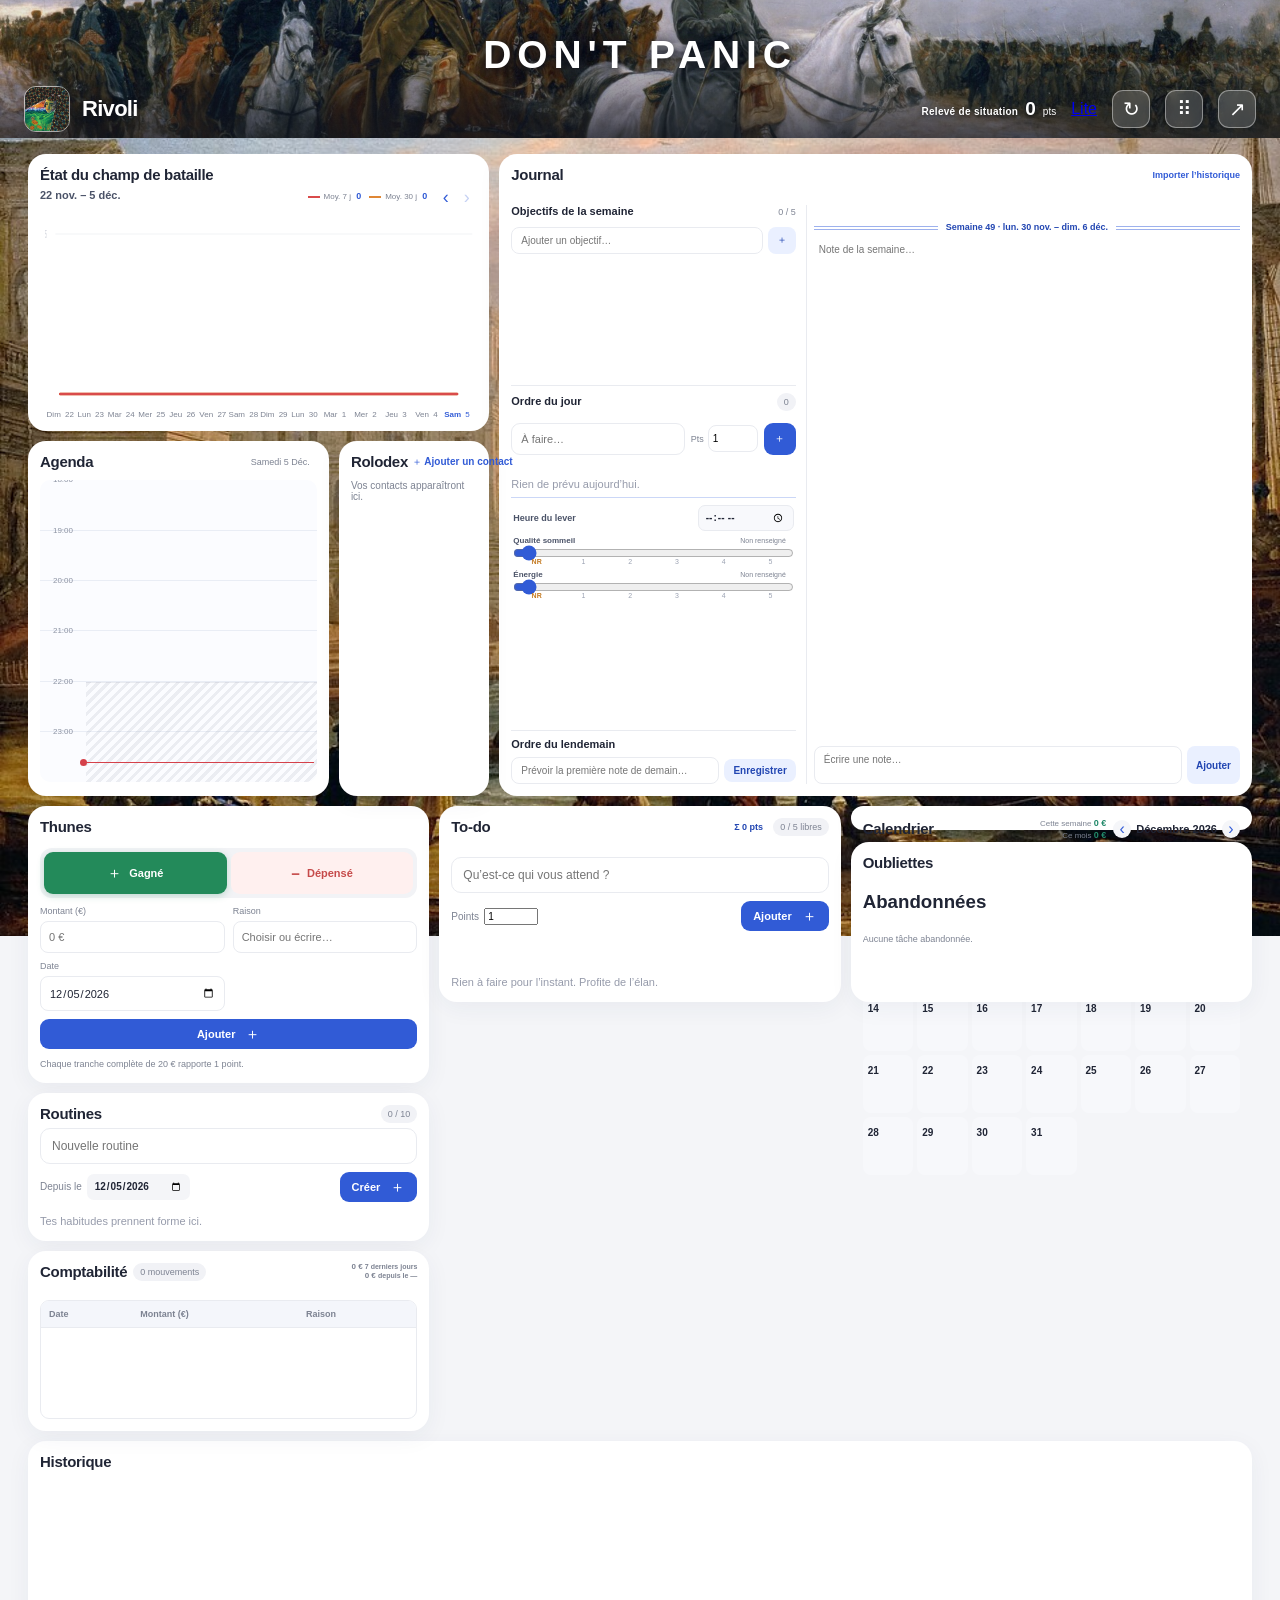
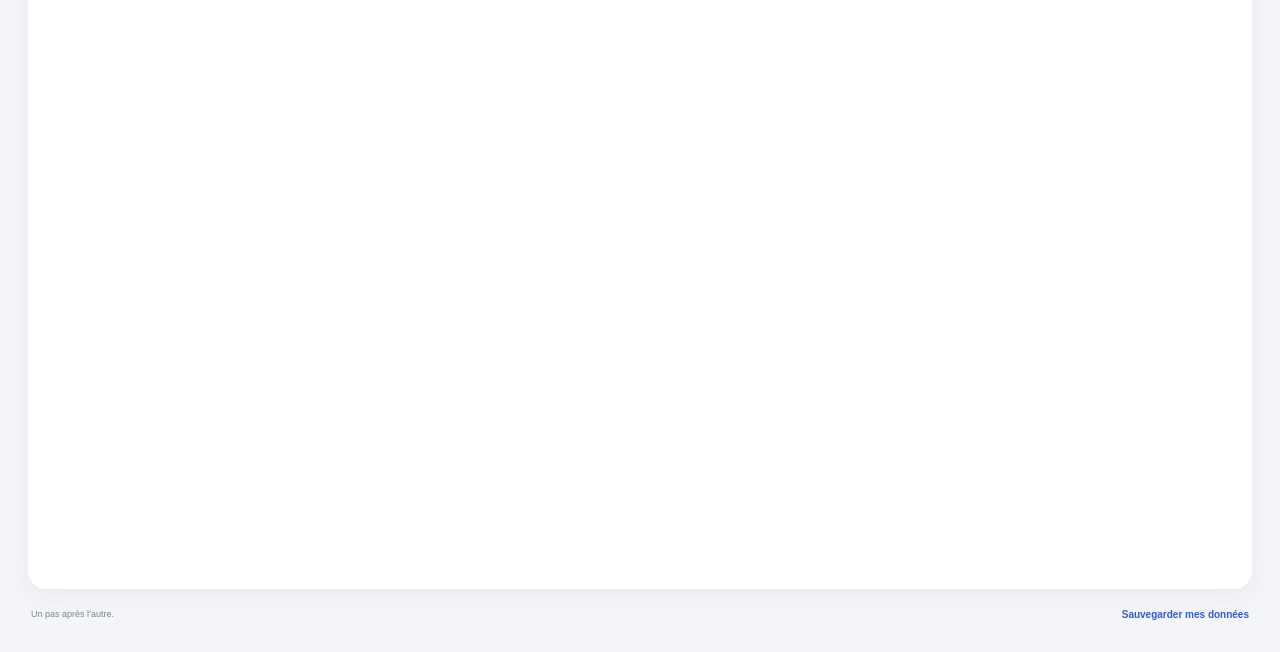
==== Points.html @ 72128d88 "Add files via upload" ====
<!doctype html>
<html lang="fr">
<head>
  <meta charset="utf-8">
  <meta name="viewport" content="width=device-width, initial-scale=1, viewport-fit=cover">
  <meta name="theme-color" content="#315bd6">
  <meta name="description" content="Rivoli — suivi du quotidien, de l’agenda et des objectifs.">
  <link id="app-manifest" rel="manifest" href="manifest.webmanifest">
  <script>if(new URLSearchParams(location.search).get('lite')==='1'){document.documentElement.classList.add('lite-mode');document.title='Rivoli · Lite';document.getElementById('app-manifest')?.setAttribute('href','manifest-lite.webmanifest');}</script>
  <link rel="icon" href="en-avant-logo.png" type="image/png">
  <link rel="stylesheet" href="styles.css">
  <title>Rivoli</title>
</head>
<body>
  <div class="app-shell">
    <section class="cover-banner" aria-label="Bandeau Rivoli">
      <img class="cover-image" src="campagne-de-france.jpg" alt="Napoléon et son armée traversant une campagne enneigée">
      <div class="cover-shade"></div>
      <h1 class="cover-motto">DON'T PANIC</h1>
      <header class="topbar">
        <a class="brand" href="#top" aria-label="Rivoli, accueil"><img src="en-avant-logo.png" alt="" class="brand-logo"><span>Rivoli</span></a>
        <div class="topbar-actions"><span class="today-points"><span>Relevé de situation</span><strong id="today-score">0</strong><small>pts</small></span><a id="version-link" class="version-link" href="./Points.html?lite=1">Lite</a><button id="sync-button" class="icon-button sync-button" type="button" aria-label="Synchroniser entre appareils" title="Synchroniser entre appareils">↻</button><button id="layout-toggle" class="icon-button layout-toggle" type="button" aria-label="Ajuster la disposition des widgets" title="Ajuster la disposition des widgets">⠿</button><button id="layout-reset" class="icon-button layout-reset hidden" type="button" aria-label="Réinitialiser la disposition" title="Réinitialiser la disposition">↺</button><button id="backup-button" class="icon-button" aria-label="Sauvegarder ou restaurer" title="Sauvegarder ou restaurer">↗</button></div>
      </header>
    </section>
    <main id="top">
      <div class="top-dashboard-row">
        <div class="chart-rolodex-column">
        <section class="card chart-card" id="widget-chart" aria-labelledby="chart-heading">
          <h2 id="chart-heading" class="battlefield-heading">État du champ de bataille</h2>
          <div class="chart-toolbar chart-subtitle"><div id="chart-range" class="chart-range"></div><div class="chart-averages"><span class="avg-7">Moy. 7 j <strong id="average-7">0</strong></span><span class="avg-30">Moy. 30 j <strong id="average-30">0</strong></span></div><div class="chart-navigation"><button id="chart-prev-day" class="plain-button" aria-label="Voir la veille">‹</button><button id="chart-next-day" class="plain-button" aria-label="Voir le jour suivant">›</button></div></div>
          <div id="week-chart" class="week-chart" role="img" aria-label="Histogramme quotidien des points avec moyennes mobiles sur 7 et 30 jours"></div>
        </section>
        <div class="chart-lower-row">
        <section class="card agenda-card" id="widget-agenda" aria-labelledby="agenda-heading">
          <div class="agenda-heading"><h2 id="agenda-heading">Agenda</h2><div class="agenda-heading-meta"><span id="agenda-date"></span><span id="agenda-wake-summary"></span></div></div>
          <div id="agenda-scroll" class="agenda-scroll" aria-label="Déroulé de la journée. Cliquez sur une heure libre pour créer une plage, ou faites glisser pour choisir sa durée." title="Cliquer sur une heure libre pour réserver un créneau · faire glisser pour choisir sa durée">
            <div id="agenda-canvas" class="agenda-canvas"><div id="agenda-event-layer" class="agenda-event-layer"></div><div id="agenda-now-line" class="agenda-now-line hidden"><i></i></div></div>
          </div>
        </section>
        <section class="card rolodex-card" id="widget-rolodex" aria-labelledby="rolodex-heading"><div class="section-heading"><h2 id="rolodex-heading">Rolodex</h2><button type="button" id="add-contact" class="text-button">＋ Ajouter un contact</button></div><div id="rolodex-list" class="rolodex-list"></div></section>
        </div>
        </div>
        <section class="card journal-card" id="widget-journal" aria-labelledby="journal-heading">
          <div class="section-heading"><h2 id="journal-heading">Journal</h2><div class="journal-heading-actions"><button type="button" id="journal-import-button" class="text-button">Importer l’historique</button><input id="journal-import-file" type="file" accept="application/json,.json" hidden></div></div>
          <div class="journal-layout">
            <div class="journal-left-column">
              <section class="journal-goals"><div class="journal-subheading"><h3>Objectifs de la semaine</h3><span id="journal-goal-count">0 / 5</span></div><ul id="journal-goal-list" class="journal-goal-list"></ul><form id="journal-goal-form" class="journal-goal-form"><input id="journal-goal-input" type="text" maxlength="100" placeholder="Ajouter un objectif…" aria-label="Nouvel objectif hebdomadaire" required><button type="submit" aria-label="Ajouter l’objectif">＋</button></form></section>
              <section class="journal-program" aria-labelledby="program-heading">
                <div class="section-heading program-section-heading"><h2 id="program-heading">Ordre du jour</h2><div id="program-routines" class="program-routine-actions" aria-label="Valider une routine"></div><span class="count-pill" id="program-count">0</span></div>
                <form id="program-form" class="program-form"><input id="program-title" type="text" maxlength="100" placeholder="À faire…" aria-label="Nouvelle tâche pour aujourd’hui" required><label class="program-points-label">Pts <input id="program-points" type="number" min="0" max="10" step="0.5" value="1" aria-label="Points de la tâche"></label><button class="primary-button" type="submit" aria-label="Ajouter à la liste">＋</button></form>
                <div id="program-list" class="program-list"></div><p class="empty-state" id="program-empty">Rien de prévu aujourd’hui.</p>
                <div class="program-wake-section">
                  <label class="wake-time-control" for="wake-time-input">Heure du lever<input id="wake-time-input" type="time" aria-label="Heure du lever"></label>
                  <label class="wake-metric"><span>Qualité sommeil <output id="sleep-quality-value">Non renseigné</output></span><input id="sleep-quality-input" type="range" min="0" max="5" step="1" value="0" aria-label="Qualité du sommeil de 1 à 5, ou non renseignée"><span class="wake-slider-scale"><i>NR</i><i>1</i><i>2</i><i>3</i><i>4</i><i>5</i></span></label>
                  <label class="wake-metric"><span>Énergie <output id="daily-energy-value">Non renseigné</output></span><input id="daily-energy-input" type="range" min="0" max="5" step="1" value="0" aria-label="Énergie de 1 à 5, ou non renseignée"><span class="wake-slider-scale"><i>NR</i><i>1</i><i>2</i><i>3</i><i>4</i><i>5</i></span></label>
                </div>
              </section>
              <section class="journal-plan"><h3>Ordre du lendemain</h3><form id="journal-plan-form"><input id="journal-plan-input" type="text" placeholder="Prévoir la première note de demain…" aria-label="Ordre du lendemain"><button type="submit">Enregistrer</button></form></section>
            </div>
            <section class="journal-notes"><div id="journal-note-list" class="journal-note-list" aria-live="polite"></div><form id="journal-note-form" class="journal-note-form"><textarea id="journal-note-input" placeholder="Écrire une note…" aria-label="Nouvelle note du jour" required></textarea><button type="submit">Ajouter</button></form></section>
          </div>
        </section>
      </div>
      <div class="dashboard-grid">
        <div class="left-widgets">
          <section class="card money-card" id="widget-money" aria-labelledby="money-heading"><div class="section-heading"><h2 id="money-heading">Thunes</h2></div><form id="money-form" class="money-form"><div class="money-mode-toggle" role="group" aria-label="Type d’opération"><button type="button" class="selected income-mode" data-money-mode="income" aria-pressed="true"><small>＋</small><span>Gagné</span></button><button type="button" class="expense-mode" data-money-mode="expense" aria-pressed="false"><small>−</small><span>Dépensé</span></button></div><label>Montant (€)<input id="money-amount" type="number" min="1" step="1" placeholder="0 €" required></label><label>Raison<input id="money-reason" type="text" list="money-reasons" maxlength="100" placeholder="Choisir ou écrire…" required><datalist id="money-reasons"><option value="Grand Chemin"></option><option value="Lenotre"></option><option value="Pourboire"></option></datalist></label><label>Date<input id="money-date" type="date" required></label><button class="primary-button" type="submit">Ajouter <span>＋</span></button></form><p class="money-hint">Chaque tranche complète de 20 € rapporte 1 point.</p></section>
          <section class="card routines-card" id="widget-routines" aria-labelledby="routines-heading"><div class="section-heading"><h2 id="routines-heading">Routines</h2><span class="count-pill" id="routine-count">0 / 10</span></div><form id="routine-form" class="routine-form"><input id="routine-title" type="text" maxlength="80" placeholder="Nouvelle routine" aria-label="Intitulé de la routine" required><div class="form-row"><label class="date-select">Depuis le <input id="routine-created" type="date" aria-label="Date de création de la routine"></label><button class="primary-button" type="submit">Créer <span>＋</span></button></div></form><nav id="routine-tabs" class="routine-tabs" role="tablist" aria-label="Choisir une routine"></nav><div id="routine-panel" class="routine-panel"></div><p class="empty-state" id="routine-empty">Tes habitudes prennent forme ici.</p></section>
          <section class="card accounting-card" id="widget-accounting" aria-labelledby="accounting-heading">
            <div class="section-heading accounting-heading"><div class="accounting-heading-title"><h2 id="accounting-heading">Comptabilité</h2><span class="count-pill" id="money-ledger-count">0 mouvements</span></div><div id="money-ledger-summary" class="accounting-summary" aria-live="polite"></div></div>
            <div class="accounting-table-wrap"><table class="accounting-table"><thead><tr><th scope="col">Date</th><th scope="col">Montant (€)</th><th scope="col">Raison</th></tr></thead><tbody id="money-ledger-body"></tbody></table></div>
          </section>
        </div>
        <section class="card tasks-card" id="widget-tasks" aria-labelledby="tasks-heading"><div class="section-heading"><h2 id="tasks-heading">To-do</h2><span class="task-potential" id="task-potential">Σ 0 pts</span><span class="count-pill" id="task-count">0 / 5 libres</span></div><form id="task-form" class="task-form"><input id="task-title" type="text" maxlength="100" placeholder="Qu’est-ce qui vous attend ?" aria-label="Intitulé de la tâche" required><div class="form-row"><label class="points-select">Points <input id="task-points" type="number" min="0" max="10" step="0.5" value="1" aria-label="Points de la tâche" required></label><button class="primary-button" type="submit">Ajouter <span>＋</span></button></div></form><div id="task-list" class="task-list"></div><p class="empty-state" id="task-empty">Rien à faire pour l’instant. Profite de l’élan.</p></section>
        <div class="side-widgets">
          <section class="card calendar-card" id="widget-calendar" aria-labelledby="calendar-heading"><div class="calendar-topline"><h2 id="calendar-heading">Calendrier</h2><div id="calendar-money-summary" class="calendar-money-summary"></div><div class="month-controls"><button id="task-calendar-prev" class="plain-button" aria-label="Mois précédent">‹</button><strong id="task-calendar-month"></strong><button id="task-calendar-next" class="plain-button" aria-label="Mois suivant">›</button></div></div><div id="task-calendar" class="task-calendar"></div></section>
          <section class="card graveyard-card" id="widget-graveyard" aria-labelledby="graveyard-heading"><div class="section-heading"><h2 id="graveyard-heading">Oubliettes</h2></div><div><h3>Abandonnées</h3><div id="abandoned-list" class="graveyard-list"></div></div></section>
        </div>
        <svg id="task-calendar-links" class="task-calendar-links" aria-hidden="true"></svg>
      </div>
      <div class="bottom-dashboard-row">
        <section class="card log-card history-card" id="widget-history" aria-labelledby="log-heading">
          <div class="section-heading"><h2 id="log-heading">Historique</h2><span id="history-page-label" class="history-page-label"></span></div>
          <div id="log-list" class="log-list"></div><p class="empty-state" id="log-empty">Tes réussites apparaîtront ici.</p>
          <div class="history-pagination"><button id="history-newer" class="secondary-button hidden" type="button">‹ Plus récentes</button><button id="history-older" class="secondary-button hidden" type="button">Plus anciennes ›</button></div>
        </section>
      </div>
      <footer><span>Un pas après l’autre.</span><button id="footer-backup" class="text-button">Sauvegarder mes données</button></footer>
    </main>
  </div>
  <dialog id="backup-dialog" class="modal"><form method="dialog"><button class="modal-close" aria-label="Fermer">×</button></form><p class="eyebrow">VOS DONNÉES VOUS APPARTIENNENT</p><h2>Sauvegarder Rivoli</h2><p class="modal-copy">Les données restent disponibles hors ligne sur cet appareil. La synchronisation entre appareils est facultative et protégée par votre compte.</p><button id="export-button" class="primary-button full-button">Télécharger une sauvegarde <span>↓</span></button><label class="import-button">Restaurer depuis un fichier<input id="import-file" type="file" accept="application/json,.json" hidden></label><button id="restore-pre-migration" class="import-button hidden" type="button">Restaurer la copie automatique avant mise à jour</button><p class="modal-footnote">La restauration remplace les données présentes dans ce navigateur.</p></dialog>
  <dialog id="date-dialog" class="modal"><form method="dialog"><button class="modal-close" aria-label="Fermer">×</button></form><p class="eyebrow">BRAVO POUR CE PAS</p><h2 id="complete-title">Terminer la tâche</h2><p class="modal-copy">La date du jour est présélectionnée. Fais défiler les derniers jours ou choisis une date précise.</p><div class="completion-date-picker"><div id="completion-days" class="completion-days" aria-label="Dates récentes"></div><label class="date-modal-label">Ou choisir dans le calendrier<input id="completed-date" type="date"></label></div><div class="modal-actions"><button id="cancel-completion" class="secondary-button">Annuler</button><button id="confirm-completion" class="primary-button">Valider <span>✓</span></button></div></dialog>
  <dialog id="edit-dialog" class="modal"><form method="dialog"><button class="modal-close" aria-label="Fermer">×</button></form><p class="eyebrow">MODIFIER</p><h2>Votre tâche</h2><label class="edit-label">Intitulé<input id="edit-title" type="text" maxlength="100"></label><label class="edit-label">Points<input id="edit-points" type="number" min="0" max="10" step="0.5"></label><div class="modal-actions"><button id="cancel-edit" class="secondary-button">Annuler</button><button id="save-edit" class="primary-button">Enregistrer</button></div></dialog>
  <dialog id="contact-dialog" class="modal"><form method="dialog"><button class="modal-close" aria-label="Fermer">×</button></form><p class="eyebrow">ROLODEX</p><h2 id="contact-dialog-title">Ajouter un contact</h2><label class="edit-label">Nom<input id="contact-name" type="text" maxlength="80" required></label><div class="edit-label">Photo<div id="contact-photo-dropzone" class="contact-photo-dropzone" role="button" tabindex="0" aria-label="Choisir ou déposer une photo"><img id="contact-photo-preview" alt="Aperçu de la photo du contact" hidden><span id="contact-photo-prompt">Déposer une image ici ou cliquer pour choisir</span><input id="contact-photo-file" type="file" accept="image/*" hidden></div><button id="remove-contact-photo" class="text-button contact-photo-remove" type="button">Retirer la photo</button></div><label class="edit-label">Notes<textarea id="contact-notes" rows="4" maxlength="1000" placeholder="Informations utiles sur cette personne"></textarea></label><label class="edit-label">Dernière conversation<input id="contact-last-talk" type="date" required></label><label class="edit-label">Fréquence de rappel (jours)<input id="contact-frequency" type="number" min="1" max="3650" step="1" value="14" required></label><div class="modal-actions"><button id="cancel-contact" class="secondary-button" type="button">Annuler</button><button id="save-contact" class="primary-button" type="button">Enregistrer</button></div></dialog>
  <dialog id="routine-edit-dialog" class="modal wide-modal"><form method="dialog"><button class="modal-close" aria-label="Fermer">×</button></form><p class="eyebrow">ÉTATS DE LA ROUTINE</p><h2>Votre rituel</h2><label class="edit-label">Intitulé<input id="routine-edit-title" type="text" maxlength="80"></label><p class="modal-copy">Définissez les niveaux possibles. « Pas fait » vaut toujours 0 point.</p><div id="routine-state-list" class="routine-state-list"></div><button id="add-routine-state" class="secondary-button" type="button">＋ Ajouter un état</button><label class="edit-label">Couleur de la routine</label><div id="routine-color-palette" class="routine-color-palette" role="radiogroup" aria-label="Couleur de la routine"></div><p class="modal-footnote">Les validations passées conservent leur état et leurs points d’origine.</p><div class="modal-actions"><button id="cancel-routine-edit" class="secondary-button">Annuler</button><button id="save-routine-edit" class="primary-button">Enregistrer</button></div></dialog>
  <dialog id="schedule-dialog" class="modal"><form method="dialog"><button class="modal-close" aria-label="Fermer">×</button></form><p class="eyebrow">PLANIFIER</p><h2>Ajouter au calendrier</h2><label class="edit-label">Jour prévu<input id="scheduled-date" type="date" required></label><div class="modal-actions"><button id="cancel-schedule" class="secondary-button">Annuler</button><button id="save-schedule" class="primary-button">Planifier</button></div></dialog>
  <dialog id="agenda-block-dialog" class="modal"><form method="dialog"><button class="modal-close" aria-label="Fermer">×</button></form><p class="eyebrow">PLAGE PRÉVUE</p><h2>Votre créneau</h2><label class="edit-label">Titre<input id="agenda-block-title" type="text" maxlength="80" placeholder="Ex. Travail concentré"></label><label class="edit-label">Description<textarea id="agenda-block-description" rows="4" maxlength="1000" placeholder="Quelques détails sur ce que vous prévoyez"></textarea></label><div class="modal-actions"><button id="cancel-agenda-block" class="secondary-button" type="button">Annuler</button><button id="save-agenda-block" class="primary-button" type="button">Enregistrer</button></div></dialog>
  <dialog id="routine-state-dialog" class="modal"><form method="dialog"><button class="modal-close" aria-label="Fermer">×</button></form><p class="eyebrow">SUIVI DE ROUTINE</p><h2 id="state-date-title">Choisir un état</h2><div id="routine-state-options" class="routine-state-options"></div><button id="cancel-state-choice" class="secondary-button" type="button">Annuler</button></dialog>
  <div id="toast" class="toast" role="status" aria-live="polite"></div>
  <dialog id="sync-dialog" class="modal sync-modal"><form method="dialog"><button class="modal-close" aria-label="Fermer">×</button></form><p class="eyebrow">SYNCHRONISATION PRIVÉE</p><h2>Retrouver mes données partout</h2><p id="sync-status" class="modal-copy" aria-live="polite">Synchronisation en attente de configuration.</p><form id="sync-login-form" class="sync-login-form"><label>Votre adresse e-mail<input id="sync-email" type="email" autocomplete="email" placeholder="vous@exemple.fr" required></label><button id="sync-login-submit" class="primary-button full-button" type="submit">Recevoir mon lien de connexion</button></form><form id="sync-unlock-form" class="sync-login-form hidden"><label>Phrase secrète de synchronisation<input id="sync-passphrase" type="password" autocomplete="new-password" minlength="10" placeholder="Au moins 10 caractères" required></label><button class="primary-button full-button" type="submit">Déverrouiller mes données</button><small>Cette phrase chiffre vos données avant leur envoi. Utilisez la même sur le Mac et l’iPhone ; elle n’est pas envoyée au serveur.</small></form><button id="sync-upload" class="import-button hidden" type="button">Envoyer cette copie locale au cloud</button><button id="sync-now" class="import-button hidden" type="button">Actualiser depuis le cloud</button><button id="sync-logout" class="import-button hidden" type="button">Déconnecter ce navigateur</button><p class="modal-footnote">Le premier appareil connecté envoie sa copie locale. Les suivants récupèrent cette même copie. En cas de modifications simultanées, l’application bloque l’écrasement et permet de recharger la version en ligne.</p></dialog>
  <script src="sync-config.js"></script>
  <script src="app.js"></script>
  <script src="sync-client.js"></script>
</body>
</html>
---- styles.css ----
:root{--paper:#f4f5f8;--card:#fff;--ink:#202535;--muted:#7d8392;--line:#e9ebf0;--blue:#315bd6;--blue-dark:#2246b2;--blue-soft:#eaf0ff;--blue-pale:#f4f6ff;--shadow:0 6px 24px rgba(36,50,91,.055);--font:-apple-system,BlinkMacSystemFont,"Segoe UI",sans-serif;font-family:var(--font);color:var(--ink);font-synthesis:none}*{box-sizing:border-box}body{margin:0;background:var(--paper);min-height:100vh;font-family:var(--font)}button,input,select{font:inherit}button{color:inherit}.app-shell{max-width:1500px;margin:0 auto;padding:0 28px env(safe-area-inset-bottom)}.topbar{height:70px;display:flex;align-items:center;justify-content:space-between}.brand{display:flex;align-items:center;gap:12px;color:var(--ink);text-decoration:none;font-size:22px;font-weight:800;letter-spacing:-.7px}.brand-logo{height:46px;width:46px;object-fit:cover;object-position:center;border-radius:12px;box-shadow:0 2px 8px #17284b20}.topbar-actions{display:flex;align-items:center;gap:15px}.today-points{display:flex;align-items:baseline;gap:6px;color:var(--muted);font-size:11px}.today-points strong{color:var(--blue);font-size:18px;font-weight:800}.today-points small{font-size:10px}.icon-button,.plain-button{border:0;background:none;cursor:pointer}.icon-button{width:38px;height:38px;border-radius:11px;background:#e8ebf3;font-size:20px}.icon-button:hover,.plain-button:hover{background:var(--blue-soft);color:var(--blue)}main{display:block;padding-bottom:12px}.dashboard-grid{display:grid;grid-template-columns:minmax(0,1.04fr) minmax(0,.96fr);grid-template-areas:"chart routines" "tasks routines";align-items:start;gap:13px}.card{background:var(--card);border-radius:18px;padding:17px 19px;margin:0 0 13px;box-shadow:var(--shadow);min-width:0}.chart-card{grid-area:chart}.tasks-card{grid-area:tasks}.routines-card{grid-area:routines}.log-card{margin-top:0}.section-heading{display:flex;align-items:center;justify-content:space-between;gap:10px}.section-heading h2,.modal h2{font-size:17px;letter-spacing:-.3px;margin:0;font-weight:750}.count-pill{font-size:10px;color:var(--muted);background:#f1f2f6;border-radius:20px;padding:5px 9px;white-space:nowrap}.chart-toolbar{display:flex;align-items:center;gap:12px;min-height:31px}.chart-range{font-size:11px;font-weight:700;color:var(--muted);white-space:nowrap}.chart-averages{display:flex;align-items:center;gap:13px;margin-left:auto}.chart-averages span{font-size:10px;color:var(--muted);white-space:nowrap}.chart-averages strong{font-size:12px;color:var(--blue);margin-left:3px}.chart-navigation{display:flex;gap:3px}.plain-button{width:26px;height:26px;border-radius:50%;font-size:21px;line-height:20px;color:var(--blue)}.plain-button:disabled{opacity:.28;cursor:default}.plain-button:disabled:hover{background:transparent;color:inherit}.week-chart{height:170px;display:flex;align-items:end;justify-content:space-around;gap:10px;padding:12px 5px 0}.bar-column{height:100%;flex:1;max-width:82px;display:flex;align-items:center;flex-direction:column;justify-content:flex-end;gap:6px}.bar-value{font-size:10px;color:var(--muted);height:12px}.bar-track{height:111px;width:100%;display:flex;align-items:end;justify-content:center}.bar{width:min(38px,72%);min-height:3px;border-radius:8px 8px 3px 3px;background:#dfe6fa;transition:height .2s ease}.bar.today{background:var(--blue)}.bar-label{font-size:10px;color:var(--muted);white-space:nowrap;text-transform:capitalize}.bar-label b{font-size:9px;font-weight:500;margin-left:2px}.bar-label.today{color:var(--blue);font-weight:750}.task-form,.routine-form{margin-top:12px}.task-form>input,.routine-form>input,.edit-label input,.edit-label select{width:100%;border:1px solid var(--line);border-radius:10px;background:#fff;padding:10px 11px;font-size:12px;color:var(--ink);outline:none}.task-form>input:focus,.routine-form>input:focus,.edit-label input:focus{border-color:#9eb2f2;box-shadow:0 0 0 3px #edf1ff}.form-row{display:flex;align-items:center;gap:9px;margin-top:8px}.points-select,.date-select{font-size:10px;color:var(--muted);display:flex;align-items:center;gap:5px;white-space:nowrap}.points-select select,.date-select input{font-size:10px;font-weight:650;color:var(--ink);background:#f4f5f8;border:0;border-radius:7px;padding:6px 7px}.primary-button,.secondary-button{border:0;border-radius:9px;padding:9px 12px;background:var(--blue);color:white;font-size:11px;font-weight:700;cursor:pointer;display:inline-flex;align-items:center;justify-content:center;gap:10px}.primary-button:hover{background:var(--blue-dark)}.primary-button span{font-size:15px;line-height:10px}.secondary-button{background:#eef0f5;color:var(--ink)}.secondary-button:hover{background:#e4e8f1}.task-form .primary-button,.routine-form .primary-button{margin-left:auto}.task-list{margin-top:9px;max-height:245px;overflow-y:auto;overscroll-behavior:contain}.task-row,.log-row{display:flex;align-items:center;gap:9px;padding:9px 0;border-top:1px solid var(--line)}.task-row:first-child,.log-row:first-child{border-top:0}.task-check{width:19px;height:19px;border-radius:50%;border:1.5px solid #c6ccdc;flex:none;background:#fff;display:grid;place-items:center;color:white;cursor:pointer}.task-check:hover{border-color:var(--blue);background:var(--blue)}.row-main{min-width:0;flex:1}.row-title{font-size:12px;font-weight:650;overflow-wrap:anywhere}.row-sub{font-size:9px;color:var(--muted);margin-top:3px}.points-badge{font-size:9px;font-weight:750;color:var(--blue-dark);background:var(--blue-soft);padding:5px 7px;border-radius:7px;white-space:nowrap}.row-menu{position:relative;flex:none}.more-button{border:0;background:none;color:#9298a7;font-size:17px;cursor:pointer;padding:2px 6px}.row-actions{position:absolute;right:0;top:25px;z-index:5;min-width:140px;padding:5px;background:white;border:1px solid var(--line);border-radius:9px;box-shadow:var(--shadow);display:none}.row-actions.open{display:block}.row-actions button{display:block;width:100%;text-align:left;background:none;border:0;border-radius:6px;padding:7px;font-size:10px;cursor:pointer}.row-actions button:hover{background:var(--paper)}.row-actions button.danger{color:#bd5347}.empty-state{color:#969bab;font-size:11px;margin:13px 0 2px}.routine-form .form-row{gap:6px}.routine-tabs{display:flex;gap:6px;overflow-x:auto;overscroll-behavior-x:contain;padding:10px 0 5px;margin-top:4px;scrollbar-width:thin;scrollbar-color:#d8deef transparent}.routine-tabs:empty{display:none}.routine-tab{flex:none;border:1px solid var(--line);background:#f7f8fb;color:var(--muted);border-radius:8px;padding:7px 10px;font-size:10px;font-weight:650;white-space:nowrap;cursor:pointer;max-width:180px;overflow:hidden;text-overflow:ellipsis}.routine-tab.selected{background:var(--blue);border-color:var(--blue);color:#fff}.routine-focus{border-top:1px solid var(--line);padding-top:11px;margin-top:5px}.routine-card-head{display:flex;align-items:flex-start;justify-content:space-between;gap:10px}.routine-card-title{display:flex;flex-direction:column;align-items:flex-start;gap:3px;min-width:0}.routine-card-title h3{font-size:13px;font-weight:750;margin:2px 0 0;overflow-wrap:anywhere}.routine-status{font-size:8px;font-weight:750;letter-spacing:.3px;border-radius:12px;padding:3px 7px}.routine-status.active{background:var(--blue-soft);color:var(--blue-dark)}.routine-status.paused{background:#f0f1f4;color:#777d8b}.routine-card-title .row-sub{line-height:1.4}.routine-stats{display:grid;grid-template-columns:repeat(4,minmax(0,1fr));gap:6px;margin:10px 0}.routine-stats>div{background:#f5f6f9;border-radius:9px;padding:7px 4px;display:flex;flex-direction:column;align-items:center;gap:2px}.routine-stats strong{font-size:13px;font-weight:750}.routine-stats span{font-size:8px;color:var(--muted);text-align:center;white-space:nowrap}.routine-tracker{border-top:1px solid var(--line);padding-top:8px;margin-top:2px}.routine-tracker-heading{display:flex;justify-content:space-between;align-items:center;gap:8px;margin-bottom:7px}.routine-tracker-heading .eyebrow{font-size:8px;margin:0 0 2px}.routine-tracker-heading>div:first-child>span{font-size:9px;color:var(--muted)}.routine-tracker-heading .month-controls{display:flex;align-items:center;gap:3px;font-size:10px;white-space:nowrap}.routine-tracker-heading .plain-button{width:22px;height:22px}.routine-calendar{display:grid;grid-template-columns:repeat(7,minmax(0,1fr));gap:3px}.routine-calendar-head{text-align:center;color:#9ba0ae;font-size:8px;font-weight:700;padding:2px 0}.routine-day{position:relative;aspect-ratio:1;max-height:31px;border:0;border-radius:7px;background:#f5f6f9;color:var(--ink);font-size:10px;font-weight:550;display:grid;place-items:center;cursor:pointer}.routine-day.eligible{background:var(--blue-soft);color:var(--blue-dark)}.routine-day.checked{background:var(--blue);color:#fff;font-weight:750}.routine-day.today-date{outline:1px solid #233d96;outline-offset:-2px}.routine-day.outside{visibility:hidden}.routine-day:disabled{cursor:default;background:transparent;color:#c5c8d0;outline:0}.routine-day i{font-style:normal;font-size:7px;position:absolute;right:2px;top:0}.routine-tracker-foot{display:flex;justify-content:space-between;align-items:center;gap:8px;margin-top:6px;font-size:8px;color:var(--muted)}.routine-tracker-foot .text-button{font-size:8px;white-space:nowrap}.routine-focus .row-actions{min-width:150px}.log-card{padding-top:15px}.history-page-label{color:var(--muted);font-size:10px}.log-list{display:grid;grid-template-columns:repeat(3,minmax(0,1fr));grid-auto-flow:row;gap:5px 8px;margin-top:10px}.log-row{display:grid;grid-template-columns:27px minmax(0,1fr) auto 22px;grid-template-rows:auto auto;grid-template-areas:"icon date points delete" "icon main kind delete";column-gap:7px;row-gap:2px;min-width:0;padding:7px 8px;border:0;border-radius:10px;background:#fafbfc}.log-row.routine-log{background:#edf2ff}.log-icon{grid-area:icon;width:22px;height:22px;border-radius:7px;display:grid;place-items:center;background:var(--blue-soft);color:var(--blue);font-size:11px;align-self:center}.log-date{grid-area:date;font-size:8px;color:var(--muted);min-width:0}.log-row .row-main{grid-area:main}.log-row .row-title{font-size:10px;line-height:1.25}.log-row .row-sub{font-size:8px;white-space:nowrap;overflow:hidden;text-overflow:ellipsis;margin-top:2px}.log-row .points-badge{grid-area:points;padding:4px 5px;font-size:8px}.log-kind{grid-area:kind;font-size:7px;color:var(--muted);align-self:center}.log-delete{grid-area:delete;width:22px;height:22px;border:0;border-radius:50%;background:#f1f2f5;color:#888e9c;font-size:15px;line-height:18px;cursor:pointer;align-self:center}.log-delete:hover{background:#e5ebff;color:var(--blue-dark)}.routine-log .log-delete{background:#e2eaff}.history-pagination{display:flex;justify-content:center;gap:8px;margin-top:12px}.history-pagination .secondary-button{font-size:10px}.hidden{display:none!important}footer{display:flex;justify-content:space-between;align-items:center;padding:10px 3px 20px;color:var(--muted);font-size:9px}.text-button{border:0;background:none;color:var(--blue);font-weight:650;font-size:10px;cursor:pointer;padding:0}.modal{width:min(420px,calc(100% - 28px));border:0;border-radius:19px;padding:26px;box-shadow:0 24px 80px #17284b38;color:var(--ink)}.modal::backdrop{background:#17203366;backdrop-filter:blur(3px)}.modal-close{position:absolute;right:15px;top:13px;border:0;background:#f0f1f5;width:28px;height:28px;border-radius:50%;font-size:20px;cursor:pointer}.eyebrow{color:var(--muted);font-weight:750;letter-spacing:1px;font-size:9px;margin:0 0 8px}.modal-copy{font-size:12px;line-height:1.55;color:var(--muted);margin:10px 0 17px}.full-button{width:100%;padding:12px}.import-button{margin-top:9px;width:100%;border:1px solid var(--line);border-radius:9px;padding:11px;text-align:center;display:block;font-size:11px;font-weight:700;cursor:pointer;background:#fff}.modal-footnote{font-size:9px;color:var(--muted);line-height:1.5;margin:12px 0 0}.date-modal-label,.edit-label{display:flex;flex-direction:column;gap:6px;margin-top:13px;color:var(--muted);font-size:10px}.date-modal-label input{border:1px solid var(--line);border-radius:9px;padding:10px;font-size:12px}.completion-date-picker{margin-top:15px}.completion-days{max-height:160px;overflow-y:auto;overscroll-behavior:contain;border:1px solid var(--line);border-radius:11px;padding:4px;display:flex;flex-direction:column;gap:2px;scrollbar-width:thin}.completion-day{min-height:34px;border:0;border-radius:7px;background:transparent;display:flex;align-items:center;justify-content:space-between;padding:0 9px;color:var(--ink);font-size:11px;cursor:pointer;text-align:left}.completion-day:hover{background:#f5f6fa}.completion-day.selected{background:var(--blue-soft);color:var(--blue-dark);font-weight:700}.completion-day strong{font-size:10px}.completion-date-picker .date-modal-label{margin-top:10px}.completion-date-picker .date-modal-label input{width:100%}.modal-actions{display:flex;justify-content:flex-end;gap:8px;margin-top:17px}.toast{position:fixed;bottom:20px;left:50%;transform:translate(-50%,14px);opacity:0;pointer-events:none;background:#222938;color:white;padding:10px 15px;border-radius:30px;font-size:11px;transition:.2s;z-index:9;white-space:nowrap}.toast.show{transform:translate(-50%,0);opacity:1}
@media(min-width:1500px){.dashboard-grid{grid-template-columns:minmax(0,1.07fr) minmax(0,.93fr)}.routine-day{max-height:34px}.task-list{max-height:calc(100vh - 680px);min-height:180px}}
@media(max-width:980px){.app-shell{padding-left:18px;padding-right:18px}.dashboard-grid{grid-template-columns:minmax(0,1fr) minmax(0,1fr)}.week-chart{gap:5px}.chart-toolbar{gap:7px}.chart-averages{gap:7px}}
@media(max-width:720px){.app-shell{padding:0 13px env(safe-area-inset-bottom)}.topbar{height:60px}.brand{font-size:19px;gap:9px}.brand-logo{height:39px;width:39px;border-radius:10px}.today-points{gap:4px}.today-points span{font-size:9px}.dashboard-grid{grid-template-columns:minmax(0,1fr);grid-template-areas:"chart" "tasks" "routines";gap:0}.card{border-radius:15px;padding:14px 15px;margin-bottom:10px}.chart-toolbar{flex-wrap:wrap;row-gap:4px}.chart-averages{order:3;width:100%;margin:0;justify-content:center}.chart-navigation{margin-left:auto}.week-chart{height:148px;gap:3px;padding-top:6px}.bar-track{height:94px}.bar{width:min(32px,72%)}.chart-range{font-size:10px}.task-list{max-height:235px}.form-row{flex-wrap:wrap;gap:6px}.routine-form .form-row{flex-wrap:nowrap}.routine-form .date-select{margin-left:auto}.routine-form input[type=date]{max-width:120px}.routine-stats{gap:4px}.routine-stats>div{padding:6px 3px}.routine-stats strong{font-size:12px}.routine-stats span{font-size:7px}.routine-day{max-height:35px}.log-list{grid-template-columns:repeat(2,minmax(0,1fr));gap:5px}.log-row{grid-template-columns:22px minmax(0,1fr) auto 20px;column-gap:5px;padding:6px}.log-row .row-title{font-size:9px}.log-date{font-size:7px}.log-row .row-sub{font-size:7px}.log-row .points-badge{font-size:7px;padding:4px}.log-delete{width:19px;height:19px}footer{font-size:8px}}
@media(max-width:430px){.chart-averages span{font-size:9px}.chart-averages strong{font-size:10px}.routine-form .date-select{font-size:9px}.routine-form input[type=date]{max-width:108px;padding:6px 4px}.routine-stats span{white-space:normal}.log-list{grid-template-columns:1fr}.log-row .row-title{font-size:10px}}
/* Planification and task recovery panels */
.secondary-widgets{display:grid;grid-template-columns:minmax(0,1fr) minmax(0,1fr);gap:13px;align-items:start}.calendar-card,.graveyard-card{min-width:0}.month-controls{display:flex;align-items:center;gap:5px;font-size:11px;text-transform:capitalize}.month-controls button{border:0;background:#f5f6f9;border-radius:50%;width:24px;height:24px;color:var(--blue);font-size:17px;cursor:pointer}.month-controls button:disabled{opacity:.3}.task-calendar{display:grid;grid-template-columns:repeat(7,minmax(0,1fr));gap:4px;margin-top:11px}.task-calendar-head{text-align:center;color:var(--muted);font-size:9px;font-weight:700;padding:4px}.task-calendar-day{min-height:58px;border-radius:8px;background:#f7f8fb;padding:5px;min-width:0;overflow:hidden}.task-calendar-day.outside{visibility:hidden}.task-calendar-day.today-date{outline:1px solid var(--blue)}.task-calendar-day>span{font-size:10px;font-weight:700}.calendar-event{font-size:8px;line-height:1.2;color:var(--blue-dark);background:var(--blue-soft);padding:3px 4px;border-radius:5px;margin-top:3px;overflow:hidden;text-overflow:ellipsis;white-space:nowrap}.graveyard-columns{display:grid;grid-template-columns:1fr 1fr;gap:14px;margin-top:12px}.graveyard-columns h3{font-size:11px;margin:0 0 6px;color:var(--muted)}.graveyard-list{max-height:220px;overflow:auto}.graveyard-row{display:flex;align-items:center;justify-content:space-between;gap:8px;border-top:1px solid var(--line);padding:8px 0}.graveyard-row:first-child{border-top:0}.graveyard-row>div{min-width:0}.graveyard-row strong{font-size:10px;display:block;overflow-wrap:anywhere}.graveyard-row small{display:block;font-size:8px;color:var(--muted);margin-top:3px}.graveyard-row .text-button{flex:none;font-size:9px}.count-pill.over-limit{color:#fff;background:#c83c50}.scheduled-tag{color:var(--blue-dark);background:var(--blue-soft);border-radius:5px;padding:2px 5px;font-size:8px}.routine-day.checked{display:flex;flex-direction:column;justify-content:center;gap:0}.routine-day.checked i{position:static;max-width:100%;font-size:6px;line-height:1;white-space:nowrap;overflow:hidden;text-overflow:ellipsis}.wide-modal{width:min(560px,calc(100% - 28px))}.routine-state-list{display:flex;flex-direction:column;gap:7px;margin:12px 0}.state-edit-row{display:grid;grid-template-columns:minmax(0,1fr) 100px 28px;gap:8px;align-items:end}.state-edit-row label{font-size:9px;color:var(--muted);display:flex;flex-direction:column;gap:4px}.state-edit-row input{min-width:0;width:100%;border:1px solid var(--line);border-radius:8px;padding:8px;font-size:11px;color:var(--ink)}.state-edit-row input:read-only{background:#f3f4f7;color:var(--muted)}.state-edit-row button{height:31px;border:0;border-radius:8px;background:#f5e9e9;color:#a43d42;font-size:18px;cursor:pointer}.rest-note{height:31px;display:grid;place-items:center;font-size:8px;color:var(--muted)}.routine-state-options{display:flex;flex-direction:column;gap:8px;margin:14px 0}.state-option{display:flex;align-items:center;justify-content:space-between;border:1px solid var(--line);border-radius:10px;background:white;padding:12px;text-align:left;cursor:pointer}.state-option:hover{border-color:var(--blue);background:var(--blue-pale)}.state-option strong{font-size:12px}.state-option span{font-size:11px;color:var(--blue-dark);font-weight:700}
@media(max-width:720px){.secondary-widgets{grid-template-columns:1fr;gap:0}.task-calendar{gap:2px}.task-calendar-day{min-height:49px;padding:3px}.calendar-event{font-size:7px;padding:2px}.graveyard-columns{gap:9px}.state-edit-row{grid-template-columns:minmax(0,1fr) 78px 27px}}
button.calendar-event{display:block;width:100%;text-align:left;border:0;cursor:pointer;font-family:inherit}
/* Rolling-average overlays and compact, grouped routine history */
.week-chart{position:relative}.chart-lines{position:absolute;left:4px;top:40px;width:calc(100% - 8px);height:111px;overflow:visible;pointer-events:none;z-index:2}.average-line{fill:none;stroke-width:2.5;stroke-linecap:round;stroke-linejoin:round;vector-effect:non-scaling-stroke}.average-line-7{stroke:#df8735}.average-line-30{stroke:#8b5bd6;stroke-dasharray:5 4}.average-point{stroke:#fff;stroke-width:1.5;vector-effect:non-scaling-stroke}.average-point-7{fill:#df8735}.average-point-30{fill:#8b5bd6}.chart-averages .avg-7::before,.chart-averages .avg-30::before{content:"";display:inline-block;width:12px;border-top:2px solid #df8735;vertical-align:middle;margin-right:4px}.chart-averages .avg-30::before{border-color:#8b5bd6;border-top-style:dashed}.routine-tab{display:inline-flex;align-items:center;gap:6px}.routine-tab-dot,.routine-pill>i{display:inline-block;width:8px;height:8px;border-radius:50%;background:var(--routine-color);flex:none}.routine-day.checked{background:var(--routine-color);color:#fff}.routine-day-entry{display:block;padding:8px 10px;background:#f7f8fc}.routine-day-heading{display:flex;align-items:center;gap:9px;min-width:0}.routine-day-heading .log-date{font-size:9px;white-space:nowrap}.routine-day-heading strong{font-size:10px;flex:1}.routine-day-heading .points-badge{font-size:9px}.routine-pills{display:flex;flex-wrap:wrap;gap:5px;margin-top:7px}.routine-pill{display:inline-flex;align-items:center;gap:5px;max-width:100%;border:1px solid color-mix(in srgb,var(--routine-color) 35%,white);border-radius:8px;background:#fff;padding:3px 4px 3px 6px;color:var(--ink);font-size:8px;line-height:1.2}.routine-pill>span{overflow-wrap:anywhere}.routine-pill b{color:var(--routine-color);font-size:8px;white-space:nowrap}.routine-pill .log-delete{position:static;grid-area:auto;width:15px;height:15px;font-size:11px;line-height:14px;background:color-mix(in srgb,var(--routine-color) 12%,white);color:var(--routine-color)}.task-log{display:grid}.routine-color-palette{display:flex;flex-wrap:wrap;gap:10px;margin:6px 0 12px}.color-choice{width:29px;height:29px;border-radius:50%;background:var(--routine-color);border:3px solid #fff;box-shadow:0 0 0 1px #d8dce5;cursor:pointer}.color-choice.selected{box-shadow:0 0 0 2px var(--routine-color)}
@media(max-width:720px){.chart-lines{top:35px;height:94px}.routine-day-entry{padding:7px}.routine-pills{gap:4px}.routine-pill{font-size:7px}}
/* Fourteen-day view, earnings tracker, and daily activity outlines */
.week-chart{gap:3px}.bar-column{min-width:0}.bar-label{font-size:8px}.bar-label b{font-size:8px}.chart-lines{view-transition-name:averages}.task-potential{margin-left:auto;color:var(--blue-dark);font-size:9px;font-weight:700;white-space:nowrap}.secondary-widgets{grid-template-columns:minmax(0,1fr) minmax(0,1fr) minmax(0,.85fr)}.calendar-topline{display:grid;grid-template-columns:1fr auto auto;align-items:center;gap:12px}.calendar-topline h2{font-size:15px}.calendar-money-summary{display:flex;flex-direction:column;gap:2px;font-size:8px;color:var(--muted);white-space:nowrap}.calendar-money-summary b{color:#238a6b;font-size:9px}.money-form{display:grid;grid-template-columns:1fr 1fr;gap:8px;margin-top:12px}.money-form label{display:flex;flex-direction:column;gap:5px;color:var(--muted);font-size:9px}.money-form input{min-width:0;width:100%;border:1px solid var(--line);border-radius:8px;padding:9px 8px;font-size:11px;color:var(--ink);background:#fff}.money-form .primary-button{grid-column:1/-1}.money-hint{font-size:9px;color:var(--muted);line-height:1.4;margin:9px 0 0}.calendar-day-markers{display:flex;align-items:center;flex-wrap:wrap;gap:2px;margin-top:2px}.calendar-routine-dot{width:6px;height:6px;border-radius:50%;background:var(--routine-color);display:inline-block;flex:none}.calendar-money-day{font-size:7px;line-height:1.15;color:#238a6b;font-weight:750;white-space:nowrap}.history-day-group{margin:10px 0 13px}.history-day-heading{display:flex;align-items:center;justify-content:space-between;gap:8px;margin:0 3px 5px;color:var(--muted);font-size:9px}.history-day-heading strong{color:var(--ink);font-size:10px;text-transform:capitalize}.history-day-heading span{color:var(--blue-dark);font-weight:700;white-space:nowrap}.history-day-entries{position:relative;display:grid;grid-template-columns:repeat(3,minmax(0,1fr));grid-auto-flow:row;align-items:stretch;gap:5px 8px;padding:3px;isolation:isolate}.history-day-entries>.history-entry{position:relative;z-index:1;min-width:0;margin:0}.history-outline{position:absolute;inset:0;width:100%;height:100%;pointer-events:none;overflow:visible;z-index:2}.history-outline path{fill:none;stroke:#315bd6;stroke-width:1.15;vector-effect:non-scaling-stroke;stroke-linejoin:round}.routine-day-entry{align-self:stretch}.routine-day-heading{display:flex;align-items:center;justify-content:space-between;gap:5px}.routine-day-heading strong{font-size:10px}.routine-pills{display:flex;flex-wrap:wrap;gap:4px;margin-top:6px}.routine-pill{min-width:0;max-width:100%;border-color:var(--routine-color);border-color:color-mix(in srgb,var(--routine-color) 38%,white)}.money-log{display:grid;grid-template-columns:22px minmax(0,1fr) auto 20px;align-items:center;gap:6px;padding:8px;border:0;border-radius:9px;background:#f1faf5}.money-log-icon{grid-row:1/3;width:20px;height:20px;border-radius:7px;display:grid;place-items:center;background:#e0f3e8;color:#238a6b;font-weight:800;font-size:11px}.money-log .row-title{font-size:10px}.money-log .log-delete{grid-area:auto}.task-log{grid-template-columns:22px minmax(0,1fr) auto 20px;padding:8px;border:0;border-radius:9px;background:#fafbfc}.task-log .log-icon{grid-row:1/3}.task-log .points-badge{grid-column:3}.task-log .log-delete{grid-column:4}.task-log .row-main{grid-column:2;grid-row:1/3}.task-log .log-delete,.money-log .log-delete{position:static}
@media(max-width:980px){.secondary-widgets{grid-template-columns:repeat(2,minmax(0,1fr))}.calendar-card{grid-column:1/-1}.calendar-topline{grid-template-columns:auto 1fr auto}.calendar-money-summary{flex-direction:row;gap:8px}.history-day-entries{grid-template-columns:repeat(2,minmax(0,1fr))}}
@media(max-width:720px){.secondary-widgets{grid-template-columns:minmax(0,1fr)}.calendar-card{grid-column:auto}.calendar-topline{grid-template-columns:1fr auto;gap:5px}.calendar-money-summary{grid-column:1/-1;grid-row:1;flex-direction:row;justify-content:flex-start}.calendar-topline h2{grid-row:2}.calendar-topline .month-controls{grid-column:2;grid-row:2}.calendar-day-markers{gap:2px}.calendar-routine-dot{width:5px;height:5px}.calendar-money-day{font-size:6px}.history-day-entries{grid-template-columns:repeat(2,minmax(0,1fr));gap:5px;padding:3px}.history-day-heading{font-size:8px}.history-outline path{stroke-width:1}.task-potential{font-size:8px}}
@media(max-width:430px){.history-day-entries{grid-template-columns:1fr}.calendar-topline h2{font-size:14px}.task-potential{max-width:95px;overflow:hidden;text-overflow:ellipsis}}
/* Chart refinements: clear solid moving-average colors and five-point scale marks */
.average-line-7{stroke:#d94c55;stroke-dasharray:none}.average-line-30{stroke:#e68a35;stroke-dasharray:none}.average-point-7{fill:#d94c55}.average-point-30{fill:#e68a35}.chart-averages .avg-7::before{border-color:#d94c55;border-top-style:solid}.chart-averages .avg-30::before{border-color:#e68a35;border-top-style:solid}.chart-gridline{fill:none;stroke:#b9beca;stroke-width:.7;opacity:.42;vector-effect:non-scaling-stroke}.chart-grid-label{fill:#7d8392;font-family:var(--font);font-size:10px;opacity:.7;text-anchor:start}
/* Campaign cover */
.cover-banner{height:138px;position:relative;isolation:isolate;overflow:hidden;margin:0 -28px 16px;border-radius:0 0 18px 18px;background:#343943}.cover-image,.cover-shade{position:absolute;inset:0;width:100%;height:100%}.cover-image{object-fit:cover;object-position:center 52%;z-index:-2}.cover-shade{background:linear-gradient(180deg,rgba(18,22,30,.08) 0%,rgba(18,22,30,.2) 42%,rgba(18,22,30,.76) 100%);z-index:-1}.cover-motto{position:absolute;left:50%;top:40%;transform:translate(-50%,-50%);margin:0;padding:5px 13px;color:white;font-family:Impact,"Arial Black",var(--font);font-size:clamp(23px,3.1vw,39px);font-weight:900;letter-spacing:.15em;white-space:nowrap;text-shadow:0 2px 10px #10131c,0 0 24px #10131c}.cover-banner .topbar{position:absolute;left:0;right:0;bottom:0;height:58px;padding:0 24px}.cover-banner .brand{color:#fff;text-shadow:0 1px 5px #10131c}.cover-banner .brand-logo{border:1px solid #ffffff99}.cover-banner .today-points,.cover-banner .today-points strong,.cover-banner .today-points small{color:#fff;text-shadow:0 1px 5px #10131c}.cover-banner .today-points{gap:7px}.cover-banner .today-points span{font-size:10px;font-weight:650;letter-spacing:.03em}.cover-banner .today-points strong{font-size:19px}.cover-banner .icon-button{color:#fff;background:#ffffff2b;border:1px solid #ffffff66;backdrop-filter:blur(6px)}
/* Uniform history tiles with per-day puzzle outlines */
#log-list{display:grid;grid-template-columns:repeat(3,minmax(0,1fr));grid-auto-rows:64px;grid-auto-flow:row;gap:0;position:relative;isolation:isolate;margin-top:10px}.history-entry{height:64px;min-width:0;overflow:hidden;border:0!important;border-radius:0!important;margin:0!important;padding:7px 9px!important;position:relative;z-index:1}.history-entry .row-title,.history-entry strong{font-size:10px;line-height:1.25}.history-entry .row-sub{font-size:8px}.history-entry .points-badge{font-size:8px;padding:4px 5px}.history-entry-date{font-size:8px;color:var(--muted);white-space:nowrap}.task-log{display:grid;grid-template-columns:21px minmax(0,1fr) auto 18px;gap:5px;background:#fafbfc}.task-log .log-icon{grid-row:1/3}.task-log .row-main{grid-column:2;grid-row:1/3}.task-log .log-delete{grid-column:4;position:static;width:18px;height:18px}.task-log .points-badge{grid-column:3}.routine-day-entry{display:flex;flex-direction:column;justify-content:center;gap:5px;background:#f3f6ff}.routine-day-heading{display:flex;align-items:center;gap:6px;min-width:0}.routine-day-heading strong{flex:1}.routine-pills{display:flex;flex-wrap:nowrap;gap:4px;overflow-x:auto;overflow-y:hidden;white-space:nowrap;margin:0;scrollbar-width:none}.routine-pills::-webkit-scrollbar{display:none}.routine-pill{flex:none;max-width:190px;padding:3px 4px;font-size:8px}.routine-pill>span{white-space:nowrap;overflow:hidden;text-overflow:ellipsis;max-width:110px}.routine-pill .log-delete{width:14px;height:14px;flex:none}.money-log{display:grid;grid-template-columns:20px minmax(0,1fr) auto 18px;align-items:center;gap:5px;background:#f0faf4}.money-log .money-log-icon{grid-row:1/3}.money-entry-main{min-width:0;display:flex;flex-direction:column;gap:3px}.money-entry-main strong{white-space:nowrap;overflow:hidden;text-overflow:ellipsis}.money-log .log-delete{grid-column:4;position:static;width:18px;height:18px}.history-outline{position:absolute;inset:0;width:100%;height:100%;overflow:visible;pointer-events:none;z-index:3}.history-outline path{fill:none;stroke:#315bd6;stroke-width:1.35;vector-effect:non-scaling-stroke;stroke-linejoin:round;stroke-linecap:round}
@media(max-width:720px){.cover-banner{height:114px;margin-left:-13px;margin-right:-13px;border-radius:0 0 15px 15px}.cover-banner .topbar{height:54px;padding:0 14px}.cover-banner .brand{font-size:17px}.cover-banner .brand-logo{width:38px;height:38px}.cover-banner .today-points span{font-size:8px}.cover-banner .today-points strong{font-size:16px}.cover-motto{top:36%;font-size:clamp(20px,6vw,29px);letter-spacing:.12em}.cover-banner .topbar-actions{gap:8px}#log-list{grid-template-columns:repeat(2,minmax(0,1fr));grid-auto-rows:64px}.history-entry{padding:6px!important}.routine-pill{max-width:160px}.routine-pill>span{max-width:75px}}
@media(max-width:430px){.cover-banner{height:108px}.cover-banner .topbar{padding:0 10px}.cover-banner .brand{gap:7px;font-size:15px}.cover-banner .brand-logo{width:36px;height:36px}.cover-banner .today-points{gap:4px}.cover-banner .today-points span{max-width:87px;white-space:normal;line-height:1.05}.cover-banner .icon-button{width:32px;height:32px}.cover-motto{top:34%}#log-list{grid-template-columns:1fr;grid-auto-rows:62px}.history-entry{height:62px}}
/* Three balanced dashboard columns: chart/routines, To-do, and utilities */
.dashboard-grid{grid-template-columns:repeat(3,minmax(0,1fr));grid-template-rows:auto minmax(0,1fr);grid-template-areas:"chart tasks side" "routines tasks side";align-items:stretch;gap:12px}.chart-card{grid-area:chart}.routines-card{grid-area:routines;margin:0;align-self:stretch}.tasks-card{grid-area:tasks;grid-row:1/3;display:flex;flex-direction:column;min-height:100%;height:100%;margin:0}.tasks-card .task-list{flex:1;min-height:0;max-height:none}.tasks-card .empty-state{margin-top:auto}.side-widgets{grid-area:side;display:grid;grid-template-rows:auto minmax(0,1fr) auto;gap:0;align-self:stretch;min-height:100%;height:100%;min-width:0}.side-widgets>.card{margin:0 0 12px;min-width:0}.side-widgets>.calendar-card{height:100%;min-height:300px}.side-widgets>.graveyard-card{margin-bottom:0}.dashboard-grid>.chart-card{margin:0}.dashboard-grid>.card{min-width:0}.routine-week-controls{display:flex;align-items:center;gap:5px;font-size:9px;white-space:nowrap}.routine-week-controls button{width:22px;height:22px;border:0;border-radius:50%;background:#f2f4f8;color:var(--blue);font-size:17px;line-height:18px;cursor:pointer}.routine-week-controls button:disabled{opacity:.3;cursor:default}.routine-calendar{grid-template-columns:repeat(7,minmax(0,1fr));gap:3px}.routine-day{width:100%;max-height:none;aspect-ratio:auto;height:38px;border-radius:7px;font-size:11px}.routine-day.checked i{position:static;font-size:6px;line-height:1;max-width:100%;white-space:nowrap;overflow:hidden;text-overflow:ellipsis}.routine-tracker-heading{margin-bottom:8px}.routine-tracker-heading .eyebrow{font-size:8px;white-space:nowrap}.routine-tracker-foot{font-size:8px}.routine-tracker-foot .text-button{font-size:8px}
@media(max-width:1100px){.dashboard-grid{grid-template-columns:repeat(2,minmax(0,1fr));grid-template-rows:auto auto auto;grid-template-areas:"chart tasks" "routines tasks" "side side"}.side-widgets{grid-template-columns:repeat(3,minmax(0,1fr));grid-template-rows:auto;gap:10px;height:auto;min-height:0}.side-widgets>.card{margin:0;height:auto}.side-widgets>.calendar-card{min-height:0}.tasks-card{grid-row:1/3}.side-widgets{grid-row:3}}
@media(max-width:720px){.dashboard-grid{display:flex;flex-direction:column;gap:0}.dashboard-grid>.card,.side-widgets{width:100%;height:auto;min-height:0;margin-bottom:10px}.dashboard-grid>.tasks-card{display:block}.tasks-card .task-list{max-height:235px;min-height:0}.tasks-card .empty-state{margin-top:13px}.side-widgets{display:flex;flex-direction:column;gap:0}.side-widgets>.card{margin:0 0 10px}.side-widgets>.calendar-card{min-height:0}.routine-day{height:34px}.routine-week-controls strong{font-size:8px}.routine-tracker-heading{align-items:center}}
/* Full-bleed painted backdrop and narrower history task tiles */
html,body{min-height:100%;overflow-x:hidden}body{background-color:#f4f5f8;background-image:url("port-de-mer.jpg");background-position:center center;background-size:cover;background-attachment:fixed;background-repeat:no-repeat}.cover-banner{width:100vw;max-width:100vw;margin-left:calc(50% - 50vw);margin-right:calc(50% - 50vw);border-radius:0}.app-shell{background:transparent}.card{background:#fff}.cover-banner .topbar{z-index:2}.cover-image{object-position:center 52%}
#log-list{grid-template-columns:repeat(6,minmax(0,1fr));grid-auto-rows:64px;gap:0}.history-entry{grid-column:span 1}.routine-day-entry,.money-log{grid-column:span 2}.routine-day-entry{display:flex;flex-direction:column;justify-content:center;gap:5px}.routine-day-entry.no-routines{background:#fff1f1;color:#8c2b32}.no-routines .history-entry-date,.no-routines .routine-day-heading strong{color:#a42e38}.no-routine-mark{position:relative;display:inline-block;width:19px;height:19px;border:2px solid #c63e48;border-radius:50%;flex:none}.no-routine-mark::after{content:"";position:absolute;left:1px;top:7px;width:13px;border-top:2px solid #c63e48;transform:rotate(-45deg);transform-origin:center}.no-routine-mark::before{content:"";position:absolute;left:1px;top:7px;width:13px;border-top:1px solid #c63e48;transform:rotate(45deg);transform-origin:center;opacity:.65}.task-log{display:grid;grid-template-columns:minmax(0,1fr) auto 17px;align-items:center;gap:4px;background:#fafbfc}.task-log .row-main{grid-column:1;grid-row:1}.task-log .row-title{font-size:9px;line-height:1.15;display:-webkit-box;-webkit-line-clamp:3;-webkit-box-orient:vertical;overflow:hidden}.task-log .points-badge{grid-column:2;grid-row:1;font-size:8px;padding:3px 4px}.task-log .log-delete{grid-column:3;grid-row:1;width:16px;height:16px;font-size:12px;line-height:15px}.money-log{display:grid;grid-template-columns:18px minmax(0,1fr) auto 16px;align-items:center;gap:4px;background:#f0faf4}.money-log .money-log-icon{grid-row:auto;width:17px;height:17px}.money-entry-main strong{font-size:9px}.money-log .points-badge{font-size:7px;padding:3px}.money-log .log-delete{grid-column:4;width:16px;height:16px}.routine-day-entry .routine-day-heading{justify-content:flex-start}.routine-day-entry .routine-day-heading strong{flex:1}.routine-day-entry .routine-pills{margin:0;max-height:23px}.history-outline{z-index:4}
@media(max-width:720px){.cover-banner{margin-left:calc(50% - 50vw);margin-right:calc(50% - 50vw)}#log-list{grid-template-columns:repeat(4,minmax(0,1fr));grid-auto-rows:64px}.history-entry{grid-column:span 1}.routine-day-entry,.money-log{grid-column:span 2}}
@media(max-width:430px){#log-list{grid-template-columns:repeat(2,minmax(0,1fr));grid-auto-rows:62px}.history-entry{height:62px}.routine-day-entry,.money-log{grid-column:span 2}.task-log{grid-column:span 1}.task-log .row-title{font-size:8px;-webkit-line-clamp:4}}
.no-routine-mark::before{display:none}

/* Histogramme empilé et programme du jour */
.top-dashboard-row{display:grid;grid-template-columns:2fr 1fr;gap:12px;align-items:stretch;margin-bottom:12px}
.top-dashboard-row>.card{margin:0;min-width:0}
.top-dashboard-row .chart-card{grid-area:auto}
.top-dashboard-row .program-card{display:flex;flex-direction:column;min-height:100%}
.dashboard-grid{grid-template-columns:repeat(3,minmax(0,1fr));grid-template-rows:auto;grid-template-areas:"routines tasks side";align-items:stretch}
.dashboard-grid .routines-card,.dashboard-grid .tasks-card,.dashboard-grid .side-widgets{grid-area:auto;grid-row:auto}
.week-chart{position:relative;isolation:isolate;padding-left:23px;overflow:hidden}
.bar-track{position:relative;z-index:1;align-items:flex-end}







.chart-lines{z-index:2;pointer-events:none}
.chart-gridline{stroke:#919bb0;stroke-width:.55;opacity:.22;vector-effect:non-scaling-stroke}
.chart-grid-label{fill:#949bad;font-size:8px}





.program-form{display:grid;grid-template-columns:minmax(0,1fr) auto 32px;gap:6px;margin-top:12px}
.program-form>input{min-width:0;width:100%;border:1px solid var(--line);border-radius:9px;padding:9px;font-size:11px;outline:none}
.program-points-label{display:flex;align-items:center;gap:4px;color:var(--muted);font-size:9px}
.program-points-label input{width:50px;border:1px solid var(--line);border-radius:8px;padding:7px 4px;font-size:10px}
.program-form .primary-button{padding:7px}
.program-list{display:flex;flex-direction:column;gap:6px;margin-top:10px;overflow:auto;max-height:170px}
.program-item{display:flex;align-items:center;gap:7px;min-width:0;padding:7px 8px;background:#f6f8fd;border-radius:9px}
.program-item .task-check{font-size:10px}
.program-item-title{font-size:10px;font-weight:650;min-width:0;flex:1;overflow-wrap:anywhere}
.program-item-title small{font-size:8px;color:var(--blue);display:block}
.program-item .points-badge{font-size:8px;padding:4px 5px}
.program-remove{width:20px;height:20px;padding:0;border:0;background:transparent;color:var(--muted);font-size:17px;cursor:pointer}
.task-plan-today{flex:none;width:24px;height:24px;border:0;border-radius:7px;background:transparent;color:#8a91a2;font-size:17px;line-height:1;cursor:pointer}
.task-plan-today:hover,.task-plan-today.planned{background:var(--blue-soft);color:var(--blue)}
@media(max-width:1100px){.top-dashboard-row{grid-template-columns:minmax(0,1.6fr) minmax(260px,1fr)}.dashboard-grid{grid-template-columns:repeat(2,minmax(0,1fr));grid-template-areas:"routines tasks" "side side"}.dashboard-grid .side-widgets{grid-column:1/-1;grid-row:auto}.dashboard-grid .tasks-card{grid-row:auto}.side-widgets{grid-template-columns:repeat(3,minmax(0,1fr));grid-template-rows:auto;height:auto;min-height:0}.side-widgets>.card,.side-widgets>.calendar-card{height:auto;min-height:0}}
@media(max-width:720px){.top-dashboard-row{grid-template-columns:1fr}.week-chart{height:155px}.chart-averages{gap:7px}.chart-averages span{font-size:9px}.chart-range{font-size:9px}dashboard-grid{display:flex;flex-direction:column}.dashboard-grid>.card,.dashboard-grid>.side-widgets{width:100%;height:auto;min-height:0;margin-bottom:10px}.dashboard-grid>.tasks-card{display:block}.tasks-card .task-list{max-height:235px}.side-widgets{display:flex;flex-direction:column}.side-widgets>.card{margin-bottom:10px}.program-list{max-height:220px}}



/* To-do planning controls and day history grouping */
.dashboard-grid{grid-template-columns:repeat(3,minmax(0,1fr));grid-template-rows:auto;grid-template-areas:"left tasks side";gap:12px;align-items:stretch;margin-bottom:18px}
.left-widgets{grid-area:left;display:flex;flex-direction:column;gap:12px;min-width:0}
.left-widgets>.card,.side-widgets>.card{margin:0}
.dashboard-grid>.tasks-card{grid-area:tasks;grid-row:auto;height:100%;margin:0}
.dashboard-grid>.side-widgets{grid-area:side;grid-row:auto;display:flex;flex-direction:column;gap:12px;height:auto;min-height:0;align-self:stretch}
.dashboard-grid>.side-widgets>.calendar-card{height:auto;min-height:0;flex:1}
.dashboard-grid>.side-widgets>.graveyard-card{margin:0;flex:none}
.log-card{margin-top:10px!important}
.graveyard-columns{grid-template-columns:1fr}
.graveyard-row{display:grid;grid-template-columns:minmax(0,1fr) auto auto;align-items:center;gap:8px}
.graveyard-delete{border:0;background:#fff0f0;color:#b63e48;border-radius:7px;width:25px;height:25px;font-size:17px;cursor:pointer}
.task-row{position:relative}
.task-row.overdue,.program-item.overdue{background:#fff0f0;border-radius:10px;color:#842f37;padding-left:7px;padding-right:7px}
.task-row.overdue .points-badge,.program-item.overdue .points-badge{background:#f9dfe1;color:#a5303a}
.task-plan-wrap{position:relative;flex:none}
.task-plan-today{width:30px;height:30px;display:grid;place-items:center;border:1px solid #dfe4f2;border-radius:9px;background:#f6f8ff;color:var(--blue);box-shadow:0 1px 3px #24325b12;transition:transform .15s,background .15s}
.task-plan-today:hover,.task-plan-today.planned{background:#e8eeff;color:var(--blue-dark);transform:translateY(-1px)}
.task-plan-today svg{width:19px;height:19px;fill:none;stroke:currentColor;stroke-width:1.6;stroke-linecap:round;stroke-linejoin:round}
.task-plan-menu{position:absolute;z-index:8;right:0;top:36px;width:204px;padding:9px;background:#fff;border:1px solid var(--line);border-radius:12px;box-shadow:0 10px 30px #17284b24;display:flex;flex-direction:column;gap:7px}
.task-plan-menu>button,.task-plan-menu .plan-date-button{border:0;border-radius:8px;background:#eef2ff;color:var(--blue-dark);padding:8px;text-align:left;font-size:10px;font-weight:700;cursor:pointer}
.task-plan-menu label{display:flex;flex-direction:column;gap:4px;color:var(--muted);font-size:9px}
.task-plan-menu input{width:100%;border:1px solid var(--line);border-radius:7px;padding:7px;font-size:10px}
.task-more-button{width:29px;height:29px;display:grid;place-items:center;border:0;border-radius:8px;background:transparent;color:#747c8d;cursor:pointer}
.task-more-button:hover{background:#eef1f8;color:var(--blue)}
.task-more-button svg{width:19px;height:19px;fill:none;stroke:currentColor;stroke-width:1.6;stroke-linecap:round;stroke-linejoin:round}
.program-section-heading h2{flex:1;min-width:0}
.program-routine-actions{display:flex;align-items:center;gap:5px}
.program-routine-square{width:17px;height:17px;padding:0;border:0;border-radius:4px;background:var(--routine-color);box-shadow:0 1px 3px #17284b35;cursor:pointer;transition:transform .15s,box-shadow .15s}
.program-routine-square:hover{transform:scale(1.15);box-shadow:0 0 0 2px color-mix(in srgb,var(--routine-color) 35%,white)}
.program-item.overdue{padding-top:7px;padding-bottom:7px}
#log-list .routine-day-entry{grid-column:span 1!important}
.routine-day-entry{overflow:hidden}
.routine-day-entry .routine-pills,.history-cash-list{display:flex;flex-wrap:nowrap;gap:3px;overflow-x:auto;overflow-y:hidden;white-space:nowrap;scrollbar-width:none;max-width:100%}
.routine-day-entry .routine-pills::-webkit-scrollbar,.history-cash-list::-webkit-scrollbar{display:none}
.history-cash-list{margin-top:2px}
.history-cash-pill{flex:none;display:inline-flex;align-items:center;gap:3px;padding:2px 4px;border-radius:6px;background:#f0faf4;color:#238a6b;font-size:7px}
.history-cash-pill b,.history-cash-pill small{font-size:7px}
.history-cash-pill .log-delete{position:static;grid-area:auto;width:13px;height:13px;font-size:10px;line-height:12px}
#log-list .task-log{grid-template-columns:minmax(0,1fr) auto;grid-template-areas:"main points"}
#log-list .task-log .row-main{grid-area:main;grid-column:1;grid-row:1}
#log-list .task-log .points-badge{grid-area:points;grid-column:2;grid-row:1}
#log-list .task-log .log-delete{display:none}
@media(max-width:1100px){.dashboard-grid{grid-template-columns:repeat(2,minmax(0,1fr));grid-template-areas:"left tasks" "side side";grid-template-rows:auto auto}.dashboard-grid>.side-widgets{grid-column:1/-1;grid-row:auto;display:grid;grid-template-columns:repeat(2,minmax(0,1fr));align-items:start}.dashboard-grid>.side-widgets>.calendar-card{min-height:0}.dashboard-grid>.tasks-card{height:auto}.dashboard-grid{margin-bottom:15px}}
@media(max-width:720px){.dashboard-grid{display:flex;flex-direction:column;gap:10px;margin-bottom:14px}.left-widgets,.dashboard-grid>.tasks-card,.dashboard-grid>.side-widgets{width:100%;height:auto;min-height:0}.left-widgets,.dashboard-grid>.side-widgets{gap:10px}.dashboard-grid>.side-widgets{display:flex}.log-card{margin-top:10px!important}.program-section-heading{gap:5px}.program-section-heading h2{font-size:14px}.program-routine-actions{gap:3px}.program-routine-square{width:15px;height:15px}.task-plan-menu{right:-34px}}

.money-mode-toggle{grid-column:1/-1;display:grid;grid-template-columns:1fr 1fr;gap:4px;padding:4px;border-radius:12px;background:#f2f3f6}
.money-mode-toggle button{min-height:42px;border:0;border-radius:9px;display:flex;align-items:center;justify-content:center;gap:7px;font-size:11px;font-weight:750;cursor:pointer;transition:background .15s,color .15s,box-shadow .15s}
.money-mode-toggle button small{font-size:15px;font-weight:600}
.money-mode-toggle .income-mode{background:#e6f5ec;color:#238a5a}
.money-mode-toggle .income-mode.selected{background:#238a5a;color:#fff;box-shadow:0 2px 7px #238a5a40}
.money-mode-toggle .expense-mode{background:#fff0ef;color:#c64a4a}
.money-mode-toggle .expense-mode.selected{background:#c64a4a;color:#fff;box-shadow:0 2px 7px #c64a4a40}
.money-form{grid-template-columns:repeat(2,minmax(0,1fr))}
.money-form .money-mode-toggle,.money-form .primary-button{grid-column:1/-1}
.money-form label{min-width:0}
.money-form label input[list]{padding-right:7px}
.history-cash-pill{max-width:100%;min-width:0}
.history-cash-pill>span{max-width:75px;overflow:hidden;text-overflow:ellipsis}
.history-cash-pill.income{background:#e9f7ef;color:#187747}
.history-cash-pill.expense{background:#fff0ef;color:#a5373a}
.history-cash-pill.expense .log-delete{background:#fce2e1;color:#ac3338}

/* Historique panoramique et grand livre éditable */
.bottom-dashboard-row{display:grid;grid-template-columns:minmax(0,1fr) minmax(0,1fr);gap:12px;align-items:stretch;margin:18px 0 14px}
.bottom-dashboard-row>.card{margin:0;min-width:0}
.history-card{height:748px;display:flex;flex-direction:column;min-height:0}
.history-card>.section-heading,.history-card>.history-pagination{flex:none}
.history-card>#log-list{display:grid;grid-template-columns:repeat(3,minmax(0,1fr));grid-template-rows:repeat(10,64px);grid-auto-rows:64px;align-content:start;gap:0;height:640px;max-height:640px;overflow:hidden;flex:none;margin-top:10px}
.history-card .history-entry{grid-column:span 1!important;width:auto;min-width:0;height:64px}
.history-card #log-list .routine-day-entry{grid-column:span 3!important}
.history-card .routine-day-entry{display:flex;flex-direction:column;justify-content:center;gap:4px;padding:6px 10px!important}
.history-card .routine-day-heading{display:flex;align-items:center;justify-content:flex-start;gap:8px;min-width:0}
.history-card .history-entry-date{font-size:13px;font-weight:800;line-height:1;flex:none;color:var(--ink)}
.history-card .routine-day-title{font-size:10px;font-weight:500;line-height:1.2;color:var(--ink)}
.history-card .routine-day-heading .points-badge{margin-left:auto;font-size:9px}
.history-card .routine-day-heading .no-routine-mark{width:15px;height:15px}
.history-card .routine-day-heading .no-routine-mark::after{top:5px;width:10px}
.history-card .routine-day-heading .no-routine-mark::before{display:none}
.history-card .routine-day-entry .routine-pills,.history-card .history-cash-list{display:flex;flex-wrap:nowrap;gap:4px;max-width:100%;overflow-x:auto;overflow-y:hidden;white-space:nowrap;scrollbar-width:none}
.history-card .routine-pills::-webkit-scrollbar,.history-card .history-cash-list::-webkit-scrollbar{display:none}
.history-card .routine-pill{flex:none;max-width:200px}
.history-card .history-cash-list{margin-top:1px}
.history-card .routine-day-entry.no-routines .routine-day-title,.history-card .routine-day-entry.no-routines .history-entry-date{color:#a42e38}
.history-card .task-log{grid-template-columns:minmax(0,1fr) auto;grid-template-areas:"main points";padding:7px 9px!important}
.history-card .task-log .row-main{grid-area:main;min-width:0}
.history-card .task-log .row-title{font-size:10px}
.history-card .task-log .points-badge{grid-area:points}
.history-card .history-pagination{margin-top:auto;padding-top:10px}
.history-side-column{height:748px;min-height:0;display:grid;grid-template-rows:minmax(0,1fr) 205px;gap:12px}
.accounting-card{display:flex;flex-direction:column;min-height:0;overflow:hidden}
.accounting-card .section-heading{flex:none}
.accounting-table-wrap{flex:1;min-height:0;overflow:auto;margin-top:10px;border:1px solid var(--line);border-radius:9px;overscroll-behavior:contain}
.accounting-table{width:100%;border-collapse:separate;border-spacing:0;font-size:10px}
.accounting-table th{position:sticky;top:0;z-index:1;background:#f4f6fb;color:var(--muted);font-size:9px;font-weight:700;text-align:left;padding:8px;border-bottom:1px solid var(--line)}
.accounting-table td{padding:4px 5px;border-bottom:1px solid #edf0f5}
.accounting-table tr:last-child td{border-bottom:0}
.accounting-table input{width:100%;min-width:0;border:1px solid transparent;border-radius:6px;background:transparent;color:var(--ink);padding:6px 5px;font-size:10px;outline:0}
.accounting-table input:hover,.accounting-table input:focus{background:#fff;border-color:#dce2f0;box-shadow:0 0 0 2px #edf1ff}
.accounting-table [data-ledger-date]{min-width:112px}
.accounting-table [data-ledger-amount]{min-width:72px;text-align:right;font-weight:700}
.ledger-income [data-ledger-amount]{color:#238a5a}
.ledger-expense [data-ledger-amount]{color:#c64a4a}
.accounting-table [data-ledger-reason]{min-width:100px}
.history-side-column>.graveyard-card{min-height:0;overflow:hidden}
.history-side-column .graveyard-list{max-height:125px;overflow:auto;overscroll-behavior:contain}
@media(max-width:1000px){.bottom-dashboard-row{grid-template-columns:1fr}.history-card{height:auto;min-height:748px}.history-side-column{height:460px;grid-template-rows:minmax(0,1fr) 190px}.history-card>#log-list{max-height:640px}}
@media(max-width:720px){.bottom-dashboard-row{gap:12px;margin-top:14px}.history-card{min-height:0;height:auto;padding:14px}.history-card>#log-list{height:auto;max-height:640px;grid-template-rows:none;grid-auto-rows:64px;overflow:auto}.history-card .history-entry{height:64px}.history-card #log-list .routine-day-entry{grid-column:1/-1!important}.history-side-column{height:460px;grid-template-rows:minmax(0,1fr) 180px}.accounting-card{padding:13px}.accounting-table th,.accounting-table td{padding:3px}.accounting-table [data-ledger-date]{min-width:102px}}
.bottom-dashboard-row>.history-card{margin:0!important}
.history-card .routine-day-entry{padding:2px 10px!important;gap:5px}
.history-card .routine-day-entry .routine-pills,.history-card .history-cash-list{max-height:16px}
.history-card .routine-pill{padding-top:2px;padding-bottom:2px}
.rolodex-card{position:relative;z-index:4;overflow:visible}
.rolodex-card .section-heading{margin-bottom:10px}
.rolodex-card .text-button{font-size:10px;white-space:nowrap}
.rolodex-list{display:flex;flex-wrap:wrap;gap:8px;min-height:36px;align-items:center}
.rolodex-empty{font-size:10px;color:var(--muted)}
.contact-wrap{position:relative;flex:none}
.contact-tile{min-width:42px;max-width:110px;height:38px;padding:0 8px;border:0;border-radius:9px;background:var(--contact-color);color:#fff;font-size:9px;font-weight:700;box-shadow:0 2px 6px color-mix(in srgb,var(--contact-color) 24%,transparent);cursor:pointer;overflow:hidden;text-overflow:ellipsis;white-space:nowrap}
.contact-tile.contact-due{outline:2px solid #e7a13b;outline-offset:2px}
.contact-popover{display:none;position:absolute;left:50%;top:calc(100% + 9px);transform:translateX(-50%);width:min(260px,calc(100vw - 48px));padding:13px;border:1px solid var(--line);border-radius:12px;background:#fff;box-shadow:0 12px 32px rgba(25,34,60,.18);z-index:20;color:var(--ink);white-space:normal}
.contact-popover::before{content:"";position:absolute;left:0;right:0;top:-12px;height:12px}
.contact-wrap:hover .contact-popover,.contact-wrap:focus-within .contact-popover{display:block}
.contact-popover strong{font-size:12px}
.contact-popover p{margin:7px 0;font-size:11px;line-height:1.45;white-space:pre-wrap;overflow-wrap:anywhere}
.contact-popover small{font-size:9px;line-height:1.5;color:var(--muted)}
.contact-popover button{display:block;margin:9px 0 0 auto;border:0;border-radius:7px;background:var(--blue-soft);color:var(--blue-dark);padding:6px 8px;font-size:9px;font-weight:700;cursor:pointer}
#contact-dialog textarea{width:100%;resize:vertical;border:1px solid var(--line);border-radius:10px;background:#fff;padding:10px 11px;font:12px/1.4 var(--font);color:var(--ink);outline:none}
#contact-dialog textarea:focus{border-color:#9eb2f2;box-shadow:0 0 0 3px #edf1ff}
@media(max-width:720px){.contact-popover{position:fixed;left:50%;top:50%;transform:translate(-50%,-50%);width:min(300px,calc(100vw - 36px));z-index:50}.contact-popover::before{display:none}.rolodex-card{overflow:visible}}

/* Réorganisation du tableau principal et gestes du calendrier */
.dashboard-grid{grid-template-areas:"tasks left side"}
.dashboard-grid>.tasks-card{grid-area:tasks}
.dashboard-grid>.left-widgets{grid-area:left}
.task-calendar-day{transition:background .15s,box-shadow .15s}
.task-calendar-day.drag-target{background:#e9efff;box-shadow:inset 0 0 0 2px var(--blue);border-radius:10px}
.calendar-event{cursor:grab;touch-action:none}
.calendar-event:active,.calendar-event-dragging{cursor:grabbing;opacity:.52}
.task-plan-today img{display:block;width:22px;height:22px;object-fit:contain;pointer-events:none}
.task-plan-today{width:32px;height:32px}
.bottom-dashboard-row{grid-template-areas:"side history"}
.bottom-dashboard-row>.history-card{grid-area:history}
.bottom-dashboard-row>.history-side-column{grid-area:side}
.history-card .history-outline{display:none}
.history-card #log-list .routine-day-entry{border-top:1px solid #315bd6!important}
.history-card #log-list .routine-day-entry:first-child{border-top:0!important}
@media(max-width:1100px){.dashboard-grid{grid-template-areas:"tasks left" "side side"}.bottom-dashboard-row{grid-template-areas:"side" "history"}}
@media(max-width:720px){.dashboard-grid{grid-template-areas:none}.dashboard-grid>.tasks-card{order:1}.dashboard-grid>.left-widgets{order:2}.dashboard-grid>.side-widgets{order:3}.bottom-dashboard-row{grid-template-areas:"side" "history"}}
.task-list-section-title{padding:8px 0 5px;margin-top:4px;border-top:1px solid var(--line);color:var(--muted);font-size:8px;font-weight:800;letter-spacing:.08em;text-transform:uppercase}
.task-list-section-title:first-child{border-top:0;margin-top:0;padding-top:3px}
.dated-section-title{color:var(--blue-dark)}
.accounting-heading-group{display:flex;align-items:baseline;flex-wrap:wrap;gap:4px 12px;min-width:0}
.accounting-summary{display:flex;align-items:baseline;flex-wrap:wrap;gap:4px 10px}
.accounting-sum{font-size:11px;font-weight:800;white-space:nowrap}
.accounting-sum small{font-size:8px;font-weight:550;color:var(--muted)}
.accounting-sum.positive{color:#238a5a}
.accounting-sum.negative{color:#c64a4a}
.accounting-sum.neutral{color:var(--muted)}
.history-card .task-log{height:43px;align-self:center}
.history-card .routine-day-heading .history-money-net{font-size:9px;font-weight:800;white-space:nowrap}
.history-money-net.positive{color:#238a5a}
.history-money-net.negative{color:#c64a4a}
.history-money-net.neutral{color:var(--muted)}
.history-card .history-money-points{display:inline-flex;align-items:center;gap:4px;flex:none;border:1px solid #b9c9fb;border-radius:7px;background:#f5f7ff;color:var(--blue-dark);padding:2px 6px;font-size:8px;line-height:1.2}
.history-money-points i{display:grid;place-items:center;width:12px;height:12px;border-radius:50%;background:#e2eaff;font-size:8px;font-style:normal;font-weight:800}
.history-money-points b{font-size:8px;font-weight:750}
.contact-tile.has-photo{width:54px;min-width:54px;max-width:54px;height:54px;padding:0;border-radius:10px;background:#e8ebf3}
.contact-tile.has-photo img{display:block;width:100%;height:100%;object-fit:cover;border-radius:inherit}
.contact-photo-dropzone{height:76px;display:flex;align-items:center;justify-content:center;gap:12px;border:1px dashed #bdc8e4;border-radius:11px;background:#f7f8fc;color:var(--muted);font-size:10px;cursor:pointer;transition:border-color .15s,background .15s}
.contact-photo-dropzone:hover,.contact-photo-dropzone.drag-over{border-color:var(--blue);background:var(--blue-pale);color:var(--blue-dark)}
.contact-photo-dropzone img{width:64px;height:64px;object-fit:cover;border-radius:8px}
.contact-photo-dropzone img[hidden]{display:none}
.contact-photo-dropzone span{max-width:195px;text-align:center}
.contact-photo-dropzone span[hidden]{display:none}
.contact-photo-remove{display:block;margin:6px 0 0 auto;font-size:9px}

/* Historique élargi, bandes resserrées et grand livre compact */
.bottom-dashboard-row{grid-template-columns:minmax(0,1fr) minmax(0,2fr)}
.history-card>#log-list{grid-template-rows:repeat(12,54px);grid-auto-rows:54px;height:648px;max-height:648px}
.history-card .history-entry{height:54px}
.history-card .task-log{height:43px}
.accounting-card .accounting-heading{display:grid;grid-template-columns:auto minmax(0,1fr);align-items:start;gap:10px}
.accounting-heading-title{display:flex;flex-direction:column;align-items:flex-start;gap:5px}
.accounting-heading-title .count-pill{white-space:nowrap}
.accounting-card .accounting-summary{display:flex;flex-direction:column;align-items:flex-end;align-self:start;gap:2px;margin-left:auto}
.accounting-table td{padding:2px 4px}
.accounting-table input{padding:3px 4px}
@media(max-width:1000px){.bottom-dashboard-row{grid-template-columns:1fr}}
@media(max-width:720px){.bottom-dashboard-row{grid-template-columns:1fr}.history-card>#log-list{grid-template-rows:none;grid-auto-rows:54px;height:auto;max-height:648px}.history-card .history-entry{height:54px}}
.dashboard-grid{grid-template-areas:"left tasks side";position:relative}
.dashboard-grid>.left-widgets{grid-area:left}
.dashboard-grid>.tasks-card{grid-area:tasks}
.task-calendar-links{position:absolute;inset:0;width:100%;height:100%;overflow:visible;pointer-events:none;z-index:15}
.calendar-task-connector{stroke:#5b7dde;stroke-width:1.15;opacity:.58;vector-effect:non-scaling-stroke}
.calendar-task-count{display:grid;place-items:center;width:17px;height:17px;flex:none;margin-left:auto;border-radius:4px;background:#e3ebff;color:#3155b9;font-size:9px;font-weight:800;line-height:1}
.calendar-topline{display:grid;grid-template-columns:auto minmax(0,1fr) auto;align-items:center;gap:7px}
.calendar-topline h2{grid-column:1;grid-row:1;font-family:var(--font);font-size:15px;font-weight:750;letter-spacing:-.3px}
.calendar-money-summary{grid-column:2;grid-row:1;justify-self:end;align-items:flex-end;flex-direction:column;gap:2px}
.calendar-topline .month-controls{grid-column:3;grid-row:1}
.section-heading h2{font-family:var(--font)}
.task-row[draggable="true"]{cursor:grab}
.task-row.calendar-event-dragging{opacity:.5;cursor:grabbing}
@media(max-width:1100px){.dashboard-grid{grid-template-areas:"left tasks" "side side"}}
@media(max-width:720px){.dashboard-grid{grid-template-areas:none}.dashboard-grid>.left-widgets{order:1}.dashboard-grid>.tasks-card{order:2}.dashboard-grid>.side-widgets{order:3}.calendar-topline{grid-template-columns:auto minmax(0,1fr) auto}.calendar-topline h2{grid-column:1;grid-row:1}.calendar-money-summary{grid-column:2;grid-row:1;justify-content:flex-end}.calendar-topline .month-controls{grid-column:3;grid-row:1}}

/* Rolodex and journal layout */
.dashboard-grid{grid-template-rows:auto minmax(0,1fr);grid-template-areas:"left journal journal" "left tasks side";align-items:stretch}
.dashboard-grid>.left-widgets{grid-area:left}
.dashboard-grid>.journal-card{grid-area:journal;margin:0;min-width:0}
.dashboard-grid>.tasks-card{grid-area:tasks;grid-row:auto}
.dashboard-grid>.side-widgets{grid-area:side;grid-row:auto}
.journal-card{display:flex;flex-direction:column;gap:12px}
.journal-layout{display:grid;grid-template-columns:minmax(190px,.85fr) minmax(0,1.4fr);gap:16px;min-height:0;flex:1}
.journal-left-column{display:flex;flex-direction:column;justify-content:space-between;gap:12px;min-width:0}
.journal-subheading{display:flex;align-items:center;justify-content:space-between;gap:8px}
.journal-card h3{font-size:11px;font-weight:700;margin:0}
.journal-subheading>span{font-size:9px;color:var(--muted)}
.journal-goals{min-width:0}
.journal-goal-list{list-style:none;padding:5px 0 0;margin:0;display:grid;grid-template-columns:minmax(0,1fr);gap:2px}
.journal-goal{min-width:0;display:flex;align-items:center;gap:6px;padding:3px 0}
.journal-goal label{display:flex;align-items:center;gap:7px;min-width:0;flex:1;font-size:10px}
.journal-goal input{appearance:none;width:13px;height:13px;border:1px solid #b8c1d7;border-radius:3px;background:#fff;flex:none;cursor:pointer}
.journal-goal input:checked{background:var(--blue);border-color:var(--blue)}
.journal-goal input:checked:after{content:"✓";display:block;color:white;font-size:10px;line-height:11px;text-align:center}
.journal-goal label span{overflow-wrap:anywhere}
.journal-goal.done label span{color:var(--muted);text-decoration:line-through}
.journal-goal>button{flex:none;border:0;background:none;color:#969bab;font-size:14px;cursor:pointer}
.journal-goal-form{display:flex;gap:5px;margin-top:5px;max-width:420px}
.journal-goal-form input,.journal-plan input,.journal-note-form textarea,.journal-notes textarea{width:100%;min-width:0;border:1px solid var(--line);border-radius:8px;padding:7px 9px;font:inherit;font-size:10px;color:var(--ink);background:#fff;outline:none}
.journal-goal-form button,.journal-plan button,.journal-note-form button{border:0;border-radius:8px;background:var(--blue-soft);color:var(--blue-dark);font-size:10px;font-weight:700;padding:6px 9px;cursor:pointer;flex:none}
.journal-plan{border-top:1px solid var(--line);padding-top:9px}
.journal-plan{position:relative;min-width:0}
.journal-plan h3{margin-bottom:7px}
.journal-plan form{display:flex;align-items:center;gap:5px}
.journal-plan input{max-width:100%}
.journal-plan small{display:block;text-align:right;color:var(--muted);font-size:8px;margin-top:3px}
.journal-notes{min-width:0;display:flex;flex-direction:column;min-height:0;max-height:240px;border-left:1px solid var(--line);padding-left:14px}
.journal-note-form{display:flex;align-items:stretch;gap:5px;margin-top:6px}
.journal-note-form textarea{min-height:35px;max-height:75px;resize:vertical}
.journal-note-list{min-height:35px;max-height:120px;overflow:auto;overscroll-behavior:contain;margin-top:6px;padding-right:3px}
.journal-note{border-top:1px solid #eef0f4;padding:5px 0;display:flex;flex-direction:column;gap:3px}
.journal-note time{font-size:8px;color:var(--muted)}
.journal-note textarea{display:block;min-height:24px;resize:vertical;line-height:1.4;padding:5px 7px;font-size:10px}
.journal-note-empty{font-size:9px;color:var(--muted);margin:8px 0}
.contact-tile{position:relative}
.contact-day-counter{position:absolute;right:3px;bottom:3px;border-radius:5px;background:#162033c9;color:white;padding:2px 4px;font-size:8px;line-height:1.2;letter-spacing:0}
.program-routine-square{position:relative}
.program-routine-square:after{content:attr(data-routine-name);position:absolute;z-index:40;left:50%;top:calc(100% + 8px);transform:translate(-50%,-3px);padding:5px 8px;border-radius:6px;background:#202535;color:#fff;font-size:10px;font-weight:600;line-height:1.2;white-space:nowrap;opacity:0;pointer-events:none;transition:opacity .12s,transform .12s}
.program-routine-square:hover:after,.program-routine-square:focus-visible:after{opacity:1;transform:translate(-50%,0)}
.calendar-task-day-outline{fill:rgba(49,91,214,.035);stroke:#315bd6;stroke-width:1.5;opacity:.82;vector-effect:non-scaling-stroke}
.tomorrow-plan-display{display:flex;flex-direction:column;gap:2px;margin:1px 0 8px;min-width:0}
.tomorrow-plan-display span{font-size:8px;font-weight:750;letter-spacing:.45px;color:var(--muted);text-transform:uppercase}
.tomorrow-plan-display strong{font-size:11px;font-weight:600;color:#4b5368;overflow-wrap:anywhere}
.weekly-goal-points{font-size:8px;font-weight:700;color:#315bd6;background:#eaf0ff;border-radius:6px;padding:3px 5px;white-space:nowrap}
.journal-notes{max-height:none;height:100%}
.journal-note-list{flex:1;min-height:0;max-height:none;overflow-y:auto}
.journal-note-form{flex:none}
.journal-note-form textarea,.journal-note textarea{overflow:hidden;resize:none}
.journal-note textarea{min-height:24px;max-height:none}
.journal-card{min-height:400px}
.journal-heading-actions{display:flex;align-items:center;gap:7px}
.journal-heading-actions .text-button{font-size:9px;white-space:nowrap}
.journal-notes{flex:1;max-height:none}
.journal-note-list{display:flex;flex-direction:column;gap:0;padding:0 3px 0 0}
.journal-date-divider{display:grid;grid-template-columns:minmax(12px,1fr) max-content minmax(12px,1fr);grid-template-rows:1px auto;column-gap:8px;row-gap:3px;margin:10px 0 5px;color:var(--blue-dark)}
.journal-date-divider:first-child{margin-top:2px}
.journal-date-divider span{grid-row:1;height:1px;background:#9db1ed;min-width:8px}
.journal-date-divider span:first-child{grid-column:1}.journal-date-divider span:last-child{grid-column:3}
.journal-date-divider time{grid-column:2;grid-row:2;font-size:9px;font-weight:750;white-space:nowrap;color:var(--blue-dark);text-transform:capitalize;line-height:1.1;text-align:center}
.journal-note{display:flex;flex-direction:row;align-items:flex-start;gap:7px;border:0;padding:1px 0 3px;margin:0}
.journal-note time{flex:none;min-width:40px;max-width:125px;padding-top:5px;font-size:9px;font-weight:700;color:#626f91;white-space:nowrap}
.journal-note textarea{flex:1;min-width:0;margin:0;padding:3px 5px;line-height:1.42;border:0;border-radius:4px;background:transparent;font-size:10px}
.journal-note textarea:focus{background:#f6f8ff;box-shadow:0 0 0 1px #dce5ff}
.journal-note-form textarea{min-height:32px;max-height:58px}
.journal-card{min-height:0;overflow:hidden}
.journal-layout{min-height:0;overflow:hidden}
.journal-notes{min-height:0;overflow:hidden}
.journal-note-list{min-height:0;max-height:none;overflow-y:auto;overscroll-behavior:contain}
.journal-week-divider,.journal-review-divider{display:flex;align-items:center;gap:8px;margin:12px 0 5px;color:var(--blue-dark)}
.journal-week-divider span,.journal-review-divider span{height:5px;flex:1;min-width:8px;background:linear-gradient(to bottom,transparent 0 1px,#9db1ed 1px 2px,transparent 2px 4px,#9db1ed 4px 5px)}
.journal-week-divider strong,.journal-review-divider strong{font-size:9px;line-height:1.1;white-space:nowrap;font-weight:750}
.journal-review-divider{margin:8px 0 3px}
.journal-review-divider span{height:1px;background:#9db1ed}
.journal-week-note{padding:2px 0 5px}
.journal-week-note textarea{display:block;width:100%;min-height:20px;resize:none;overflow:hidden;border:0;border-radius:4px;padding:3px 5px;background:transparent;color:var(--ink);font:inherit;font-size:10px;line-height:1.42}
.journal-week-note textarea:focus{background:#f6f8ff;box-shadow:0 0 0 1px #dce5ff;outline:none}
.journal-date-divider{grid-template-rows:auto auto;row-gap:4px;align-items:center}
.journal-date-divider span{grid-row:1}
.journal-date-divider time{grid-row:1;align-self:center}
.journal-date-divider small{grid-column:1/-1;grid-row:2;text-align:center;font-size:8px;line-height:1;color:#68758d}
@media(max-width:720px){.journal-card{min-height:0}.journal-note-list{min-height:0;max-height:none}}
.bar-column{position:relative;z-index:1}
.chart-lines{z-index:5}
.agenda-scroll{height:403px;min-height:403px}
.agenda-canvas{--agenda-hour:50.4px}
.agenda-night-band{position:absolute;left:46px;right:0;z-index:0;pointer-events:none;background:repeating-linear-gradient(135deg,rgba(112,120,138,.11) 0,rgba(112,120,138,.11) 3px,transparent 3px,transparent 7px);border-block:1px solid rgba(112,120,138,.13)}
.agenda-hour-label{z-index:1}
.agenda-event-layer{z-index:1}
.agenda-block{position:absolute;z-index:1;left:50px;right:3px;min-height:20px;padding:4px 22px 4px 6px;border:1px solid #388758;border-radius:7px;background:#e0f2e5;color:#23653d;box-shadow:0 2px 5px rgba(36,105,60,.1);font-size:9px;line-height:1.2;overflow:hidden;pointer-events:auto;user-select:none}
.agenda-block strong,.agenda-block time{display:block;white-space:nowrap;overflow:hidden;text-overflow:ellipsis}
.agenda-block strong{font-size:9px;font-weight:750}
.agenda-block time{margin-top:2px;font-size:7px;color:#4d805f}
.agenda-block-delete{position:absolute;right:3px;top:2px;width:16px;height:16px;border:0;border-radius:5px;background:#ffffffa8;color:#34764b;font-size:14px;line-height:14px;cursor:pointer}
.agenda-selection-preview{position:absolute;z-index:3;left:50px;right:3px;min-height:20px;border:1px dashed #388758;border-radius:7px;background:#80bf8c55;pointer-events:none}
.average-line-7{stroke:#d94b4b;stroke-dasharray:none}
.average-line-30{stroke:#df8735;stroke-dasharray:none}
.average-point-7{fill:#d94b4b}
.average-point-30{fill:#df8735}
.chart-averages .avg-7::before{border-color:#d94b4b}
.chart-averages .avg-30::before{border-color:#df8735;border-top-style:solid}
@media(max-width:720px){.agenda-scroll{height:403px;min-height:403px}}
.top-dashboard-row{grid-template-columns:minmax(0,1.4fr) minmax(0,1fr) minmax(0,1.6fr);align-items:stretch}
.chart-rolodex-column{display:flex;flex-direction:column;gap:12px;grid-column:1;min-width:0;min-height:0;height:100%}
.chart-rolodex-column>.card{width:100%;margin:0;min-width:0}
.chart-rolodex-column>.chart-card{flex:0 0 265px;height:265px!important;min-height:0;padding-bottom:10px}
.chart-rolodex-column>.rolodex-card{flex:1 1 auto;min-height:120px;overflow:visible}
.chart-card .week-chart{--chart-plot-top:18px;--chart-plot-height:160px;position:relative;display:flex;align-items:stretch;justify-content:space-around;gap:0;height:190px;min-height:190px;flex:none;padding:0 5px;overflow:visible}
.chart-card .bar-column{position:relative;display:block;flex:1;height:100%;min-width:0;max-width:82px}
.chart-card .bar-track{position:absolute;top:var(--chart-plot-top);left:0;right:0;height:var(--chart-plot-height);display:block}
.chart-card .bar{position:absolute;left:50%;bottom:0;transform:translateX(-50%);width:min(38px,72%);min-height:1px;border-radius:7px 7px 2px 2px}
.chart-card .bar-value{position:absolute;left:50%;transform:translateX(-50%);height:auto;z-index:6;white-space:nowrap}
.chart-card .bar-label{position:absolute;left:50%;bottom:0;transform:translateX(-50%);z-index:6}
.chart-card .chart-lines{left:5px;top:var(--chart-plot-top);width:calc(100% - 10px);height:var(--chart-plot-height);z-index:5}
.program-wake-section{display:flex;align-items:center;justify-content:space-between;gap:8px;margin-top:auto;padding:9px 2px 0;border-top:1px solid #cbd7f7;color:var(--muted);font-size:9px}
.program-wake-section input{width:96px;border:1px solid var(--line);border-radius:7px;background:#f8f9fc;padding:5px 7px;color:var(--ink);font-size:10px}
.agenda-wake-line{position:absolute;z-index:9;left:43px;right:3px;height:2px;background:#e69427;pointer-events:none}
.agenda-wake-line span{position:absolute;right:4px;top:-9px;border-radius:4px;background:#fff5e5;color:#a85c08;padding:2px 5px;font-size:8px;font-weight:750;line-height:1;white-space:nowrap}
.wake-journal-note p{flex:1;margin:0;padding:3px 5px;font-size:10px;line-height:1.42;color:#80580f}
.wake-journal-note time{color:#bf7b18}
.top-dashboard-row>.program-card{display:flex;flex-direction:column}
.program-list{flex:1 1 auto}
@media(max-width:1100px){.top-dashboard-row{grid-template-columns:minmax(0,1.4fr) minmax(0,1fr)}.top-dashboard-row>.program-card{grid-column:2}.top-dashboard-row>.agenda-card{grid-column:1/-1}.chart-rolodex-column{grid-column:1}}
@media(max-width:720px){.top-dashboard-row{grid-template-columns:minmax(0,1fr)}.chart-rolodex-column{grid-column:auto;height:auto}.chart-rolodex-column>.chart-card{flex-basis:250px;height:250px!important}.chart-rolodex-column>.rolodex-card{flex:none}.top-dashboard-row>.program-card,.top-dashboard-row>.agenda-card{grid-column:auto}.chart-card .week-chart{height:178px;min-height:178px;--chart-plot-height:148px}.chart-card .chart-lines{height:var(--chart-plot-height)}}
.program-motto{font-size:11px;font-weight:700;color:#4b5368;letter-spacing:-.15px;margin:1px 0 8px}
.top-dashboard-row{grid-template-columns:minmax(0,2fr) minmax(0,1fr) minmax(0,1fr);align-items:stretch}
.top-dashboard-row>.card{height:100%;min-width:0}
.top-dashboard-row>.chart-card{display:flex;flex-direction:column}
.battlefield-heading{font-size:15px;letter-spacing:-.35px;font-weight:750;margin:0 0 6px}
.chart-card .week-chart{height:auto;min-height:235px;flex:1}
.top-dashboard-row .program-card{min-width:0}
.program-motto{margin:0 0 4px}
.program-form{margin-top:5px}
.program-list{max-height:235px;overflow-y:auto;overscroll-behavior:contain}
.program-item-title small{display:none!important}
.agenda-card{display:flex;flex-direction:column;min-width:0;overflow:hidden}
.agenda-heading{display:flex;align-items:baseline;justify-content:space-between;gap:8px;margin-bottom:9px}
.agenda-heading h2{font-size:15px;letter-spacing:-.3px;margin:0;font-weight:750}
.agenda-heading span{font-size:9px;color:var(--muted);text-transform:capitalize;white-space:nowrap}
.agenda-scroll{height:448px;min-height:448px;overflow-y:auto;overscroll-behavior:contain;border-radius:10px;background:#fbfcff;scrollbar-width:thin;scrollbar-color:#d7deef transparent}
.agenda-canvas{--agenda-hour:56px;position:relative;height:calc(var(--agenda-hour)*24);min-width:0;padding-left:46px;background:repeating-linear-gradient(to bottom,transparent 0,transparent calc(var(--agenda-hour) - 1px),#e9edf5 calc(var(--agenda-hour) - 1px),#e9edf5 var(--agenda-hour))}
.agenda-hour-label{position:absolute;left:0;width:40px;transform:translateY(-50%);text-align:right;padding-right:7px;color:#8b92a2;font-size:8px;font-variant-numeric:tabular-nums;line-height:1}
.agenda-event-layer{position:absolute;inset:0;pointer-events:none}
.agenda-event{position:absolute;z-index:2;min-width:28px;padding:5px 6px 10px;border:1px solid #315bd6;border-radius:8px;background:#dce7ff;color:#203e95;box-shadow:0 2px 6px rgba(40,69,145,.12);font-size:9px;line-height:1.25;overflow:hidden;cursor:grab;pointer-events:auto;user-select:none}
.agenda-event:active{cursor:grabbing}
.agenda-event strong{display:block;font-size:9px;font-weight:750;overflow-wrap:anywhere}
.agenda-event time{display:block;margin-top:3px;font-size:7px;color:#526ba9;white-space:nowrap}
.agenda-event.dragging{opacity:.45}
.agenda-event.drop-target{outline:2px solid #315bd6;z-index:5}
.agenda-resize-handle{position:absolute;left:0;right:0;bottom:0;height:8px;cursor:ns-resize;touch-action:none;background:linear-gradient(transparent,#315bd633)}
.agenda-now-line{position:absolute;left:43px;right:3px;height:1px;background:#d5414a;z-index:10;pointer-events:none}
.agenda-now-line i{position:absolute;left:-3px;top:-3px;width:7px;height:7px;border-radius:50%;background:#d5414a}
@media(max-width:1100px){.top-dashboard-row{grid-template-columns:repeat(2,minmax(0,1fr))}.top-dashboard-row>.agenda-card{grid-column:1/-1}.top-dashboard-row>.chart-card,.top-dashboard-row>.program-card{grid-column:auto}}
@media(max-width:720px){.top-dashboard-row{grid-template-columns:minmax(0,1fr)}.top-dashboard-row>.card{grid-column:auto}.top-dashboard-row>.agenda-card{grid-column:auto}.chart-card .week-chart{min-height:190px}.agenda-scroll{height:448px;min-height:448px}.program-list{max-height:235px}}
@media(max-width:720px){.journal-notes{height:auto;max-height:245px}.journal-note-list{max-height:none;min-height:60px}}
@media(max-width:1100px){.dashboard-grid{grid-template-rows:auto auto auto;grid-template-areas:"left journal" "left tasks" "side side"}.dashboard-grid>.side-widgets{grid-column:1/-1;grid-row:auto}.dashboard-grid>.journal-card{grid-column:2;grid-row:1}.dashboard-grid>.tasks-card{grid-column:2;grid-row:2}.dashboard-grid>.left-widgets{grid-column:1;grid-row:1/3}}
@media(max-width:720px){.dashboard-grid{display:flex;flex-direction:column;gap:10px}.dashboard-grid>.left-widgets{order:1}.dashboard-grid>.journal-card{order:2;width:100%;margin:0 0 0}.dashboard-grid>.tasks-card{order:3}.dashboard-grid>.side-widgets{order:4}.journal-layout{grid-template-columns:1fr;gap:10px}.journal-left-column{gap:10px}.journal-plan{border-top:1px solid var(--line);padding-top:9px}.journal-notes{max-height:250px;border-left:0;border-top:1px solid var(--line);padding:9px 0 0}.journal-note-list{max-height:140px}}
@media(max-width:430px){.calendar-topline{grid-template-columns:auto minmax(0,1fr)}.calendar-topline h2{grid-column:1;grid-row:1}.calendar-money-summary{grid-column:2;grid-row:1}.calendar-topline .month-controls{grid-column:1/-1;grid-row:2;justify-self:end}}

/* Final chart / agenda alignment and editable reservation styling */
.top-dashboard-row{grid-template-columns:minmax(0,1.4fr) minmax(0,1fr) minmax(0,1.6fr);align-items:stretch}
.chart-rolodex-column{display:flex;flex-direction:column;gap:12px;grid-column:1;min-width:0;min-height:0;height:100%}
.chart-rolodex-column>.card{width:100%;margin:0;min-width:0}
.chart-rolodex-column>.chart-card{flex:0 0 265px;height:265px!important;min-height:0;padding-bottom:10px}
.chart-rolodex-column>.rolodex-card{flex:1 1 auto;min-height:120px;overflow:visible}
.chart-card .week-chart{--chart-plot-top:18px;--chart-plot-height:160px;position:relative;display:flex;align-items:stretch;justify-content:space-around;gap:0;height:190px;min-height:190px;flex:none;padding:0 5px;overflow:visible}
.chart-card .bar-column{position:relative;display:block;flex:1;height:100%;min-width:0;max-width:82px}
.chart-card .bar-track{position:absolute;top:var(--chart-plot-top);left:0;right:0;height:var(--chart-plot-height);display:block}
.chart-card .bar{position:absolute;left:50%;bottom:0;transform:translateX(-50%);width:min(38px,72%);min-height:1px;border-radius:7px 7px 2px 2px}
.chart-card .bar-value{position:absolute;left:50%;transform:translateX(-50%);height:auto;z-index:6;white-space:nowrap}
.chart-card .bar-label{position:absolute;left:50%;bottom:0;transform:translateX(-50%);z-index:6}
.chart-card .chart-lines{left:5px;top:var(--chart-plot-top);width:calc(100% - 10px);height:var(--chart-plot-height);z-index:5}
.program-wake-section{display:flex;align-items:center;justify-content:space-between;gap:8px;margin-top:auto;padding:9px 2px 0;border-top:1px solid #cbd7f7;color:var(--muted);font-size:9px}
.program-wake-section input{width:96px;border:1px solid var(--line);border-radius:7px;background:#f8f9fc;padding:5px 7px;color:var(--ink);font-size:10px}
.agenda-scroll{height:403px;min-height:403px}
.agenda-canvas{--agenda-hour:50.4px;position:relative;height:calc(var(--agenda-hour)*24);min-width:0;padding-left:46px;background:repeating-linear-gradient(to bottom,transparent 0,transparent calc(var(--agenda-hour) - 1px),#e9edf5 calc(var(--agenda-hour) - 1px),#e9edf5 var(--agenda-hour))}
.agenda-hour-label{z-index:1}
.agenda-event-layer{z-index:1}
.agenda-event-heading{display:flex;align-items:baseline;gap:5px;min-width:0;max-width:100%;line-height:1.2}
.agenda-event-heading strong{display:block;flex:1 1 auto;min-width:0;overflow:hidden;text-overflow:ellipsis;white-space:nowrap;overflow-wrap:normal;font-size:9px;font-weight:750}
.agenda-event-heading time.agenda-event-time{display:block;flex:none;margin:0;font-size:7px;line-height:1.2;white-space:nowrap}
.agenda-event-heading.time-hidden time{display:none}
.agenda-block{position:absolute;z-index:1;left:50px;right:3px;min-width:28px;min-height:20px;padding:4px 21px 10px 6px;border:1px solid #388758;border-radius:8px;background:#e0f2e5;color:#23653d;box-shadow:0 2px 5px rgba(36,105,60,.1);font-size:9px;line-height:1.2;overflow:hidden;cursor:grab;pointer-events:auto;user-select:none}
.agenda-block:active{cursor:grabbing}
.agenda-block.dragging,.agenda-event.dragging{opacity:.45}
.agenda-block-description{margin:3px 0 0;font-size:7px;line-height:1.2;color:#4d805f;overflow:hidden;text-overflow:ellipsis;white-space:nowrap}
.agenda-block .agenda-event-time{color:#4d805f}
.agenda-block-delete{position:absolute;right:3px;top:2px;width:15px;height:15px;border:0;border-radius:5px;background:#ffffffa8;color:#34764b;font-size:13px;line-height:13px;cursor:pointer}
.agenda-block .agenda-block-resize{background:linear-gradient(transparent,#38875833)}
.agenda-selection-preview{position:absolute;z-index:3;left:50px;right:3px;min-height:20px;border:1px dashed #388758;border-radius:7px;background:#80bf8c55;pointer-events:none}
.agenda-wake-line{position:absolute;z-index:9;left:43px;right:3px;height:2px;background:#e69427;pointer-events:none}
.agenda-wake-line span{position:absolute;right:4px;top:-9px;border-radius:4px;background:#fff5e5;color:#a85c08;padding:2px 5px;font-size:8px;font-weight:750;line-height:1;white-space:nowrap}
.wake-journal-note p{flex:1;margin:0;padding:3px 5px;font-size:10px;line-height:1.42;color:#80580f}
.wake-journal-note time{color:#bf7b18}
@media(max-width:1100px){.top-dashboard-row{grid-template-columns:minmax(0,1.4fr) minmax(0,1fr)}.top-dashboard-row>.program-card{grid-column:2}.top-dashboard-row>.agenda-card{grid-column:1/-1}.chart-rolodex-column{grid-column:1}}
@media(max-width:720px){.top-dashboard-row{grid-template-columns:minmax(0,1fr)}.chart-rolodex-column{grid-column:auto;height:auto}.chart-rolodex-column>.chart-card{flex-basis:250px;height:250px!important}.chart-rolodex-column>.rolodex-card{flex:none}.top-dashboard-row>.program-card,.top-dashboard-row>.agenda-card{grid-column:auto}.chart-card .week-chart{height:178px;min-height:178px;--chart-plot-height:148px}.agenda-scroll{height:403px;min-height:403px}}

/* Daily measures and simplified dashboard hierarchy */
.chart-card .battlefield-heading,.program-section-heading h2{font-family:var(--font);font-size:15px;font-weight:750;letter-spacing:-.3px;line-height:1.2;margin:0}
.chart-card .battlefield-heading{margin-bottom:3px}
.chart-subtitle{display:flex;align-items:center;gap:8px;min-height:24px;margin:0 0 2px}
.chart-subtitle .chart-range,.program-motto{font-size:11px;font-weight:700;line-height:1.2;color:#4b5368}
.chart-subtitle .chart-range{flex:none;margin:0}
.chart-subtitle .chart-averages{margin-left:auto;gap:8px}
.chart-subtitle .chart-averages span{font-size:8px}
.chart-subtitle .chart-averages strong{font-size:9px}
.chart-subtitle .chart-navigation{gap:0}
.chart-subtitle .plain-button{width:21px;height:21px;font-size:18px}
.program-motto{margin:0 0 4px}
.program-card .program-section-heading{margin-bottom:2px}
.program-wake-section{display:flex;flex-direction:column;align-items:stretch;gap:5px;margin-top:auto;padding:7px 2px 0;border-top:1px solid #cbd7f7;color:var(--muted);font-size:9px}
.wake-time-control{display:flex;align-items:center;justify-content:space-between;gap:8px;font-size:9px;font-weight:700;color:#4b5368}
.wake-time-control input{width:96px;border:1px solid var(--line);border-radius:7px;background:#f8f9fc;padding:4px 6px;color:var(--ink);font-size:10px}
.wake-metric{display:grid;grid-template-columns:1fr auto;gap:2px 8px;align-items:center;font-size:8px;color:#4b5368}
.wake-metric>span:first-child{display:flex;align-items:center;justify-content:space-between;gap:8px;font-weight:650}
.wake-metric output{color:var(--muted);font-size:7px;font-weight:500}
.wake-metric input[type=range]{grid-column:1/-1;width:100%;height:12px;margin:0;accent-color:#315bd6;cursor:pointer}
.wake-slider-scale{grid-column:1/-1;display:grid;grid-template-columns:repeat(6,1fr);margin-top:-3px;color:#9ba2b2;text-align:center;font-size:7px;line-height:1}
.wake-slider-scale i{font-style:normal}
.wake-slider-scale i:first-child{color:#c47a21;font-weight:700}
.agenda-heading{align-items:center}
.agenda-heading-meta{display:flex;align-items:center;gap:7px;min-width:0}
.agenda-heading-meta #agenda-wake-summary{font-size:7px;color:#a85c08;white-space:nowrap}
.agenda-wake-line{display:flex;align-items:center;justify-content:flex-end;gap:6px;height:1px;background:#e69427}
.agenda-wake-line>span{position:relative;right:auto;top:auto;border-radius:4px;background:#fff5e5;color:#a85c08;padding:2px 4px;font-size:7px;font-weight:750;line-height:1;white-space:nowrap}
.agenda-wake-line .agenda-wake-metrics{font-weight:600}
.routine-card-head{align-items:center}
.routine-title-line{display:flex;align-items:baseline;flex-wrap:wrap;gap:4px 7px;min-width:0;flex:1}
.routine-title-line h3{font-size:12px;font-weight:750;margin:0;flex:none}
.routine-title-line .routine-status{flex:none;font-size:7px;padding:2px 5px}
.routine-card-meta{flex:1 1 120px;min-width:105px;margin-left:3px;color:var(--muted);font-size:8px;line-height:1.25}
.routines-card{padding:11px 15px}
.routines-card .section-heading{margin-bottom:5px}
.routines-card .routine-form{margin-top:5px}
.routines-card .routine-tabs{padding:4px 0 2px;margin-top:0}
.routines-card .routine-focus{padding-top:5px;margin-top:2px}
.routines-card .routine-stats{gap:4px;margin:4px 0}
.routines-card .routine-stats>div{padding:4px 3px;gap:1px}
.routines-card .routine-stats strong{font-size:11px}
.routines-card .routine-stats span{font-size:7px}
.routines-card .routine-tracker{padding-top:6px}
.routines-card .routine-calendar{gap:2px}
.routines-card .routine-day{height:27px}
.routines-card .routine-tracker-foot{margin-top:4px}
.dashboard-grid{grid-template-rows:auto minmax(0,1fr);grid-template-areas:"left journal journal" "left tasks side";align-items:stretch}
.dashboard-grid>.left-widgets{grid-area:left;min-height:0}
.left-widgets>.accounting-card{flex:1 1 0;min-height:180px}
.left-widgets>.routines-card{flex:none}
.dashboard-grid>.journal-card{grid-area:journal}
.dashboard-grid>.tasks-card{grid-area:tasks;grid-row:auto}
.dashboard-grid>.side-widgets{grid-area:side;grid-row:auto;display:flex;flex-direction:column;gap:12px;height:100%;min-height:0}
.dashboard-grid>.side-widgets>.calendar-card{flex:1 1 0;min-height:0;height:auto}
.dashboard-grid>.side-widgets>.graveyard-card{flex:0 0 160px;min-height:0;overflow:hidden;margin:0}
.dashboard-grid>.side-widgets>.graveyard-card .graveyard-list{max-height:95px;overflow:auto;overscroll-behavior:contain}
.bottom-dashboard-row{grid-template-columns:minmax(0,1fr);grid-template-areas:"history";margin-top:18px}
.bottom-dashboard-row>.history-card{grid-area:history;width:100%;margin:0!important}
@media(max-width:1100px){.dashboard-grid{grid-template-rows:auto auto auto;grid-template-areas:"left journal" "left tasks" "side side"}.dashboard-grid>.side-widgets{grid-column:1/-1;grid-row:auto;display:grid;grid-template-columns:repeat(2,minmax(0,1fr));height:auto}.dashboard-grid>.side-widgets>.calendar-card{grid-column:1;min-height:300px}.dashboard-grid>.side-widgets>.graveyard-card{grid-column:2;align-self:stretch;height:auto;min-height:180px}.left-widgets>.accounting-card{min-height:220px}}
@media(max-width:720px){.chart-subtitle{flex-wrap:wrap}.chart-subtitle .chart-range{font-size:10px}.chart-subtitle .chart-averages{gap:6px}.dashboard-grid{display:flex;flex-direction:column;gap:10px}.dashboard-grid>.left-widgets,.dashboard-grid>.journal-card,.dashboard-grid>.tasks-card,.dashboard-grid>.side-widgets{width:100%;height:auto;min-height:0}.left-widgets{gap:10px}.left-widgets>.accounting-card{height:360px;flex:none}.dashboard-grid>.side-widgets{display:flex;gap:10px}.dashboard-grid>.side-widgets>.calendar-card{height:auto;min-height:300px;flex:none}.dashboard-grid>.side-widgets>.graveyard-card{height:180px;flex:none}.bottom-dashboard-row{grid-template-columns:minmax(0,1fr)}.history-card{height:auto;min-height:0}.wake-metric input[type=range]{height:16px}}
.section-heading h2{font-family:var(--font);font-size:15px;font-weight:750;letter-spacing:-.3px;line-height:1.2}

/* Journal aligns to the chart and six-hour agenda; Rolodex sits beside the agenda */
.top-dashboard-row{grid-template-columns:minmax(0,.95fr) minmax(0,1.55fr);grid-template-areas:"left journal";align-items:start}
.top-dashboard-row>.chart-rolodex-column{grid-area:left;grid-column:1;display:flex;flex-direction:column;gap:10px;height:auto;min-height:0}
.top-dashboard-row>.chart-rolodex-column>.chart-card{flex:0 0 265px;height:265px!important}
.chart-lower-row{display:grid;grid-template-columns:minmax(0,2fr) minmax(0,1fr);gap:10px;align-items:stretch;min-width:0}
.chart-lower-row>.agenda-card{height:355px;min-height:0;padding:12px 14px;margin:0;overflow:hidden}
.chart-lower-row>.agenda-card .agenda-scroll{height:302px;min-height:302px;flex:none}
.chart-lower-row>.rolodex-card{height:355px;min-height:0;padding:12px;overflow:visible;margin:0}
.chart-lower-row>.rolodex-card .section-heading{align-items:flex-start;gap:4px;flex-direction:column;margin-bottom:8px}
.chart-lower-row>.rolodex-card .rolodex-list{max-height:280px;overflow-y:auto;align-content:flex-start;overscroll-behavior:contain}
.top-dashboard-row>.journal-card{grid-area:journal;grid-column:2;height:auto;min-height:0;max-height:none;margin:0;align-self:start;overflow:hidden}
.journal-card .journal-layout{grid-template-columns:minmax(250px,.95fr) minmax(0,1.45fr);gap:10px}
.journal-left-column{gap:7px}
.journal-goals .journal-goal-form{margin-top:3px}
.journal-program{display:flex;flex-direction:column;min-width:0;border-top:1px solid var(--line);padding-top:7px;margin-top:2px}
.journal-program .program-section-heading{margin-bottom:1px}
.journal-program .program-motto{margin-bottom:2px}
.journal-program .program-form{margin-top:3px}
.journal-program .program-list{max-height:180px;flex:none;overflow-y:auto}
.journal-program .program-wake-section{margin-top:5px}
.journal-plan{border-top:1px solid var(--line);padding-top:7px;margin-top:2px}
.journal-notes{padding-left:7px}
.journal-note-list{padding-right:0}
.journal-note{position:relative;display:block;padding:1px 0 3px}
.journal-note time{position:absolute;left:3px;top:4px;z-index:1;min-width:0;max-width:42px;padding:0;font-size:8px;line-height:1.3}
.journal-note textarea{display:block;width:100%;padding:3px;text-indent:42px;line-height:1.42}
@media(max-width:1100px){.top-dashboard-row{grid-template-columns:minmax(0,.95fr) minmax(0,1.4fr);grid-template-areas:"left journal"}.top-dashboard-row>.journal-card{grid-column:2}.top-dashboard-row>.chart-rolodex-column{grid-column:1}.journal-card .journal-layout{grid-template-columns:minmax(210px,.95fr) minmax(0,1.3fr);gap:8px}.chart-lower-row{grid-template-columns:minmax(0,2fr) minmax(0,1fr);gap:7px}.chart-lower-row>.agenda-card,.chart-lower-row>.rolodex-card{padding:10px}}
@media(max-width:720px){.top-dashboard-row{display:flex;flex-direction:column;gap:10px}.top-dashboard-row>.chart-rolodex-column{width:100%;height:auto;gap:10px}.top-dashboard-row>.chart-rolodex-column>.chart-card{flex:0 0 250px;height:250px!important}.chart-lower-row{grid-template-columns:minmax(0,1fr);gap:10px}.chart-lower-row>.agenda-card{height:355px;min-height:355px}.chart-lower-row>.agenda-card .agenda-scroll{height:302px;min-height:302px}.chart-lower-row>.rolodex-card{height:auto;min-height:130px}.chart-lower-row>.rolodex-card .section-heading{flex-direction:row;align-items:center}.chart-lower-row>.rolodex-card .rolodex-list{max-height:180px}.top-dashboard-row>.journal-card{width:100%;height:auto;min-height:0}.journal-card .journal-layout{grid-template-columns:1fr;gap:10px}.journal-notes{padding-left:7px}.journal-note-list{min-height:80px;max-height:260px}}

/* Constrain the task list and reserve nested wheel scrolling for its action columns */
.dashboard-grid>.tasks-card{height:auto;min-height:0;align-self:start}
.tasks-card .task-list{flex:none;min-height:0;max-height:none;overflow-y:auto;overscroll-behavior-y:auto}
.accounting-table-wrap{overscroll-behavior-y:auto}

/* Manual widget layout mode */
main.custom-layout{display:grid;grid-template-columns:repeat(12,minmax(0,1fr));grid-auto-rows:10px;column-gap:12px;row-gap:12px;align-items:stretch;position:relative}
main.custom-layout .layout-contents{display:contents!important}
main.custom-layout .layout-widget{position:relative;grid-area:auto;min-width:0!important;min-height:0!important;width:100%;height:100%!important;max-height:none!important;margin:0!important;align-self:stretch}
main.custom-layout #widget-chart,main.custom-layout #widget-agenda,main.custom-layout #widget-rolodex,main.custom-layout #widget-journal,main.custom-layout #widget-money,main.custom-layout #widget-routines,main.custom-layout #widget-accounting,main.custom-layout #widget-tasks,main.custom-layout #widget-calendar,main.custom-layout #widget-graveyard,main.custom-layout #widget-history{height:100%!important;min-height:0!important;max-height:none!important}
main.custom-layout #widget-chart .week-chart{min-height:0!important;height:auto;flex:1}
main.custom-layout #widget-agenda{display:flex;flex-direction:column}
main.custom-layout #widget-agenda .agenda-scroll{height:auto!important;min-height:0!important;flex:1}
main.custom-layout #widget-journal{display:flex;flex-direction:column}
main.custom-layout #widget-journal .journal-layout{min-height:0;flex:1}
main.custom-layout #widget-accounting{display:flex;flex-direction:column}
main.custom-layout #widget-accounting .accounting-table-wrap{flex:1;min-height:0}
main.custom-layout #widget-tasks{display:flex;flex-direction:column;overflow:hidden}
main.custom-layout #widget-tasks .task-list{flex:1;min-height:0}
main.custom-layout #widget-history{display:flex;flex-direction:column;overflow:hidden}
main.custom-layout #widget-history #log-list{flex:1;min-height:0;height:auto!important;max-height:none!important;grid-template-rows:none;grid-auto-rows:minmax(54px,auto);overflow:auto}
main.custom-layout #task-calendar-links{display:none!important}
main.custom-layout.layout-editing .layout-widget{outline:1px dashed #315bd6;outline-offset:-3px;pointer-events:none;box-shadow:0 0 0 3px #315bd61a,0 8px 22px #17284b1c}
.layout-handle{position:absolute;z-index:50;width:28px;height:28px;padding:0;border:1px solid #fff;border-radius:8px;background:#315bd6;color:white;box-shadow:0 2px 8px #17284b3a;display:grid;place-items:center;pointer-events:auto;touch-action:none;cursor:grab;font-size:15px;line-height:1}
.layout-handle:active{cursor:grabbing;background:#2246b2}
.layout-move-handle{right:35px;top:6px}
.layout-resize-handle{right:6px;bottom:6px;cursor:nwse-resize}
.layout-toggle{background:#e8edff;color:#315bd6}
.layout-reset{background:#f2f3f6;color:#6f7584}
main.layout-editing #task-calendar-links{display:none!important}
@media(max-width:720px){main.custom-layout{display:flex;flex-direction:column;gap:10px}main.custom-layout .layout-widget,main.custom-layout #widget-chart,main.custom-layout #widget-agenda,main.custom-layout #widget-rolodex,main.custom-layout #widget-journal,main.custom-layout #widget-money,main.custom-layout #widget-routines,main.custom-layout #widget-accounting,main.custom-layout #widget-tasks,main.custom-layout #widget-calendar,main.custom-layout #widget-graveyard,main.custom-layout #widget-history{width:100%;height:auto!important;min-height:0!important;max-height:none!important;grid-column:auto!important;grid-row:auto!important;margin:0!important}main.custom-layout.layout-editing .layout-handle{display:none}}

/* Journal subsection title, unconfined Rolodex details, and compact four-column history */
.journal-subheading h3,.journal-program .program-section-heading h2{font-family:var(--font);font-size:11px;font-weight:700;letter-spacing:0;line-height:1.25;margin:0}
.journal-program .program-motto{display:none}
.contact-popover{position:fixed;z-index:80;transform:none;max-height:min(70vh,520px);overflow:auto}
.history-card>#log-list{grid-template-columns:repeat(4,minmax(0,1fr));grid-template-rows:repeat(12,48px);grid-auto-rows:48px;gap:6px;height:648px;max-height:648px;overflow:hidden}
.history-card .history-entry{height:48px}
.history-card #log-list .routine-day-entry{grid-column:span 4!important}
.history-card .task-log{height:48px;align-self:stretch;padding:6px 8px!important;border-radius:8px;background:#f7f8fa}
.history-card .task-log .row-title{font-size:10px;line-height:1.2}
.history-card .routine-day-entry{gap:3px;padding:4px 9px!important}
.history-card .routine-day-entry .routine-pills,.history-card .history-cash-list{max-height:15px}
@media(max-width:720px){.history-card>#log-list{grid-template-columns:repeat(2,minmax(0,1fr));grid-template-rows:none;grid-auto-rows:48px;height:auto;max-height:648px;gap:6px;overflow:auto}.history-card .history-entry{height:48px}.history-card #log-list .routine-day-entry{grid-column:1/-1!important}}
.journal-note p{margin:0;padding:3px;text-indent:42px;font-size:10px;line-height:1.42}
.journal-note time{top:3px;line-height:1.42}

/* Consistent card gutters and title bands; let the available widget height set visible rows */
main .top-dashboard-row,main .dashboard-grid,main .bottom-dashboard-row{column-gap:10px;row-gap:10px}
main .top-dashboard-row{margin:0 0 10px}
main .dashboard-grid{gap:10px;margin:0 0 10px}
main .bottom-dashboard-row{gap:10px;margin:0 0 10px}
main .chart-rolodex-column,main .left-widgets,main .side-widgets{gap:10px}
main .chart-lower-row{gap:10px}
main .card{padding:12px!important;margin:0!important}
main .section-heading,main .agenda-heading,main .calendar-topline{min-height:18px;height:18px;margin:0 0 9px;align-items:center}
main .section-heading h2,main .agenda-heading h2,main .calendar-topline h2,main h2.battlefield-heading{font-family:var(--font);font-size:15px;font-weight:750;letter-spacing:-.3px;line-height:18px;margin:0}
main h2.battlefield-heading{height:18px;margin-bottom:3px}
.journal-program .program-section-heading{height:18px;min-height:18px;margin:0 0 9px}
.chart-lower-row>.rolodex-card .section-heading{height:18px;min-height:18px;margin:0 0 9px;align-items:center;flex-direction:row}
main .count-pill{padding:3px 7px;font-size:9px;line-height:12px}
main .calendar-topline .month-controls .plain-button{width:18px;height:18px;font-size:16px;line-height:16px}
main .accounting-heading-title{flex-direction:row;align-items:center;gap:6px}
main .accounting-heading .accounting-summary{gap:1px}
main .accounting-sum{font-size:8px;line-height:8px}
main .accounting-sum small{font-size:7px}
.chart-lower-row>.rolodex-card{display:flex;flex-direction:column}
.chart-lower-row>.rolodex-card .section-heading{height:auto;min-height:18px;margin-bottom:9px;align-items:center;flex-direction:row}
.chart-lower-row>.rolodex-card .rolodex-list{flex:1;min-height:0;max-height:none;overflow-y:auto;align-content:flex-start;overscroll-behavior:contain}
.dashboard-grid>.tasks-card{height:100%;min-height:0;align-self:stretch;display:flex;flex-direction:column}
.tasks-card .task-list{flex:1;min-height:0;max-height:none!important;overflow-y:auto;overscroll-behavior-y:auto}
@media(max-width:720px){main .top-dashboard-row,main .dashboard-grid,main .bottom-dashboard-row{gap:10px}main .section-heading,main .agenda-heading,main .calendar-topline{margin-bottom:9px}.dashboard-grid>.tasks-card{height:auto;align-self:stretch}.tasks-card .task-list{flex:none;max-height:none!important;overflow:visible}.chart-lower-row>.rolodex-card .rolodex-list{flex:none;max-height:none;min-height:36px}}
main .chart-card h2.battlefield-heading{margin-bottom:1.5px}
main .chart-card .chart-subtitle{min-height:21px}
/* Give the chart labels breathing room below its compact title/subtitle row. */
main .top-dashboard-row>.chart-rolodex-column>.chart-card{flex:0 0 277px;height:277px!important;display:flex;flex-direction:column}
main .chart-card .chart-subtitle{margin-bottom:9px}
main .chart-card .week-chart{min-height:0!important;flex:1 1 auto}
main.custom-layout #widget-chart .chart-subtitle{margin-bottom:9px}
@media(max-width:720px){
  main .top-dashboard-row>.chart-rolodex-column>.chart-card{flex:0 0 250px;height:250px!important}
  main .chart-card .chart-subtitle{margin-bottom:6px}
}

/* Lite PWA: show only the chart, today's program, money entry, and calendar. */
html.lite-mode body{background-attachment:scroll}
html.lite-mode .app-shell{max-width:680px;padding:0 12px env(safe-area-inset-bottom)}
html.lite-mode .cover-banner{height:96px;margin:0 -12px 10px;border-radius:0}
html.lite-mode .cover-banner .cover-motto{display:none}
html.lite-mode .cover-banner .topbar{height:56px;padding:0 12px}
html.lite-mode .cover-banner .brand{font-size:17px;gap:7px}
html.lite-mode .cover-banner .brand-logo{width:34px;height:34px;border-radius:9px}
html.lite-mode .cover-banner .today-points{gap:3px}
html.lite-mode .cover-banner .today-points span{font-size:8px}
html.lite-mode .cover-banner .today-points strong{font-size:16px}
html.lite-mode .top-dashboard-row,html.lite-mode .chart-rolodex-column,html.lite-mode .chart-lower-row,html.lite-mode .journal-card,html.lite-mode .journal-layout,html.lite-mode .journal-left-column,html.lite-mode .dashboard-grid,html.lite-mode .left-widgets,html.lite-mode .side-widgets,html.lite-mode .bottom-dashboard-row{display:contents!important}
html.lite-mode main,html.lite-mode main.custom-layout{display:flex!important;flex-direction:column;gap:10px;padding-bottom:12px}
html.lite-mode main .card,html.lite-mode #widget-chart,html.lite-mode #widget-money,html.lite-mode #widget-calendar,html.lite-mode .journal-program{width:100%!important;height:auto!important;min-height:0!important;max-height:none!important;margin:0!important;overflow:visible}
html.lite-mode #widget-chart{height:270px!important;flex:none!important}
html.lite-mode #widget-chart .week-chart{height:auto!important;min-height:0!important;flex:1 1 auto}
html.lite-mode #widget-agenda,html.lite-mode #widget-rolodex,html.lite-mode #widget-routines,html.lite-mode #widget-accounting,html.lite-mode #widget-tasks,html.lite-mode #widget-graveyard,html.lite-mode #widget-history,html.lite-mode main>footer,html.lite-mode .journal-heading,html.lite-mode .journal-goals,html.lite-mode .journal-plan,html.lite-mode .journal-notes{display:none!important}
html.lite-mode .journal-program{display:flex!important;flex-direction:column;flex:0 0 auto;padding:12px!important;border:0;border-radius:18px;background:#fff;box-shadow:var(--shadow)}
html.lite-mode .journal-program .program-section-heading{min-height:22px;height:22px;margin-bottom:8px}
html.lite-mode .journal-program .program-section-heading h2{font-size:15px;line-height:18px}
html.lite-mode .journal-program .program-form{margin:0 0 6px}
html.lite-mode .journal-program .program-list{max-height:390px;min-height:0;overflow:auto}
html.lite-mode .journal-program .program-wake-section{margin-top:7px}
html.lite-mode #widget-money .money-form{display:grid;grid-template-columns:1fr 1fr;gap:8px}
html.lite-mode #widget-money .money-mode-toggle{grid-column:1/-1}
html.lite-mode #widget-money .primary-button{align-self:end}
html.lite-mode #widget-money .money-hint{margin:6px 0 0}
html.lite-mode #widget-calendar{min-height:350px!important}
html.lite-mode .version-link{padding:5px 8px;border:1px solid #ffffff88;border-radius:9px;color:#fff;text-decoration:none;font-size:10px;font-weight:700;white-space:nowrap}
html.lite-mode .sync-button{font-size:17px}
html.lite-mode .layout-toggle,html.lite-mode .layout-reset{display:none!important}
.sync-login-form{display:grid;gap:12px;margin-top:16px}
.sync-login-form label{display:grid;gap:6px;font-size:11px;font-weight:650}
.sync-login-form input{width:100%;border:1px solid var(--line);border-radius:10px;padding:11px;font-size:13px}
.sync-modal .import-button{width:100%;margin:9px 0 0}
@media(min-width:721px){html.lite-mode .app-shell{max-width:820px}html.lite-mode #widget-chart{height:310px!important}html.lite-mode #widget-calendar{min-height:390px!important}}
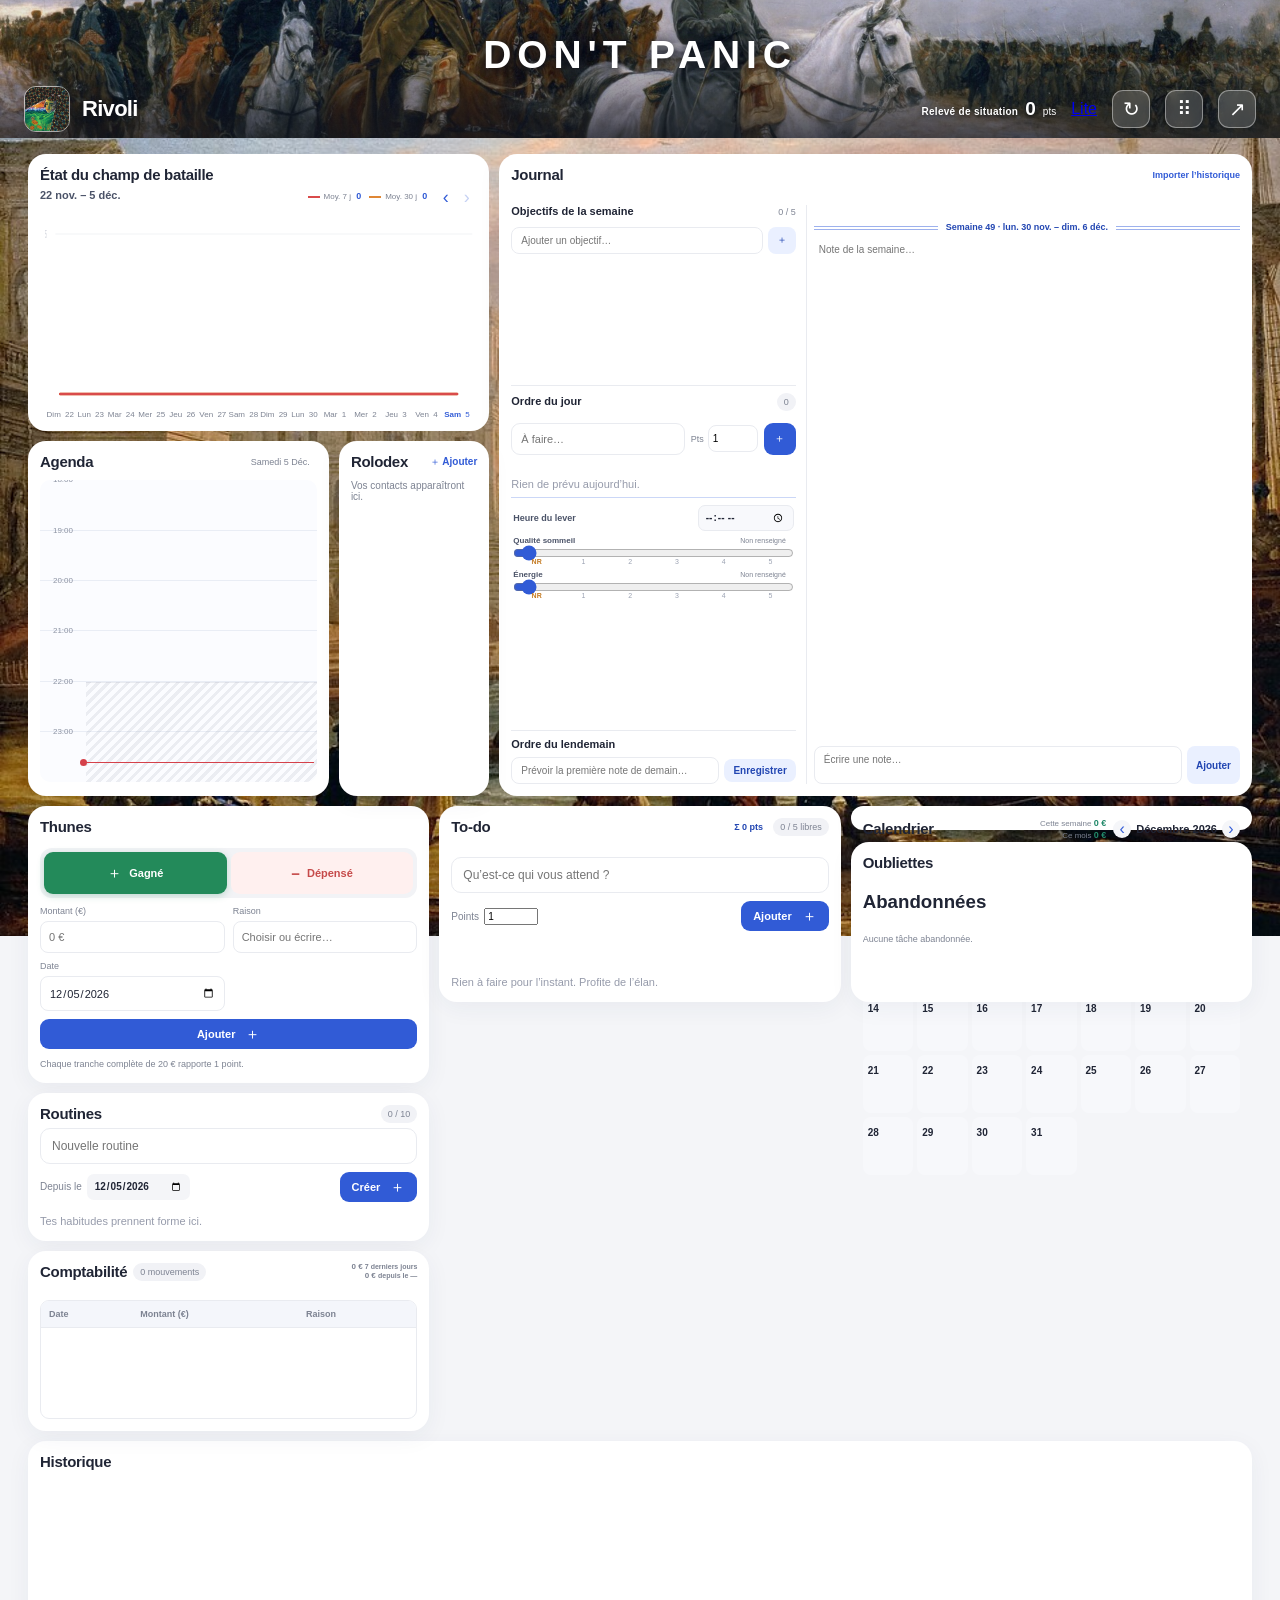
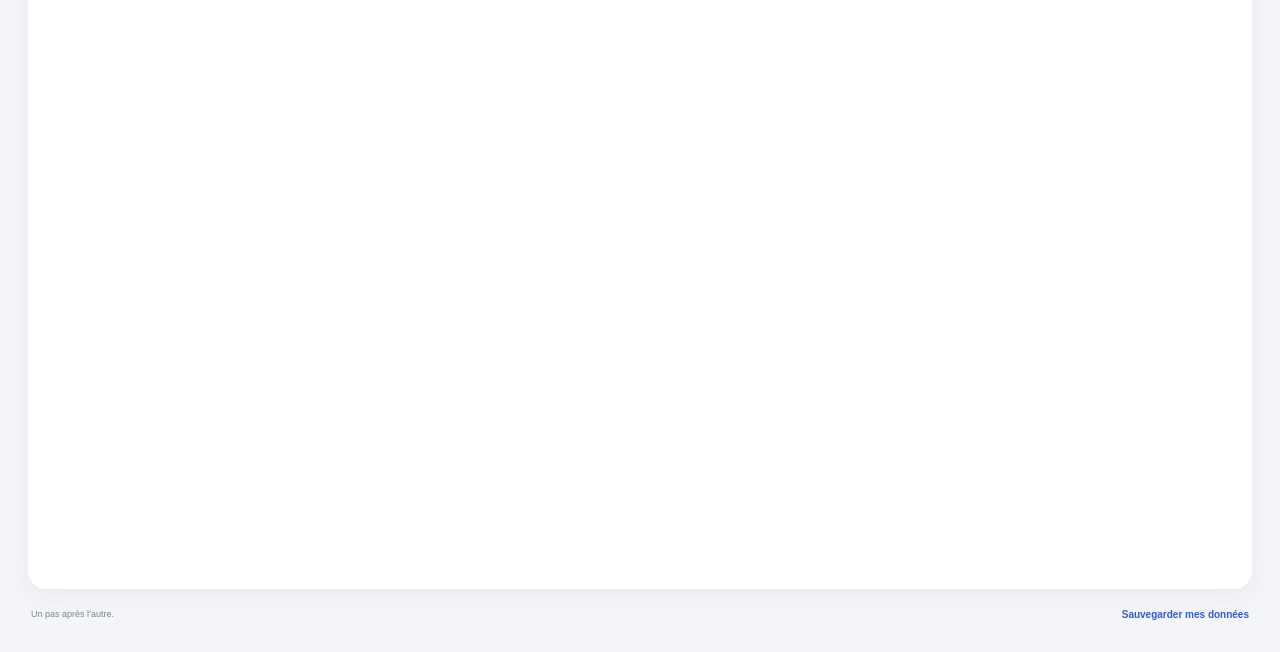
==== commit 4258c737: "Fix journal backups and Lite layout Trim trailing whitespace from journal entries, preserve widget l" ====
--- a/Points.html
+++ b/Points.html
@@ -37,7 +37,7 @@
             <div id="agenda-canvas" class="agenda-canvas"><div id="agenda-event-layer" class="agenda-event-layer"></div><div id="agenda-now-line" class="agenda-now-line hidden"><i></i></div></div>
           </div>
         </section>
-        <section class="card rolodex-card" id="widget-rolodex" aria-labelledby="rolodex-heading"><div class="section-heading"><h2 id="rolodex-heading">Rolodex</h2><button type="button" id="add-contact" class="text-button">＋ Ajouter un contact</button></div><div id="rolodex-list" class="rolodex-list"></div></section>
+        <section class="card rolodex-card" id="widget-rolodex" aria-labelledby="rolodex-heading"><div class="section-heading"><h2 id="rolodex-heading">Rolodex</h2><button type="button" id="add-contact" class="text-button">＋ Ajouter</button></div><div id="rolodex-list" class="rolodex-list"></div></section>
         </div>
         </div>
         <section class="card journal-card" id="widget-journal" aria-labelledby="journal-heading">
@@ -45,7 +45,7 @@
           <div class="journal-layout">
             <div class="journal-left-column">
               <section class="journal-goals"><div class="journal-subheading"><h3>Objectifs de la semaine</h3><span id="journal-goal-count">0 / 5</span></div><ul id="journal-goal-list" class="journal-goal-list"></ul><form id="journal-goal-form" class="journal-goal-form"><input id="journal-goal-input" type="text" maxlength="100" placeholder="Ajouter un objectif…" aria-label="Nouvel objectif hebdomadaire" required><button type="submit" aria-label="Ajouter l’objectif">＋</button></form></section>
-              <section class="journal-program" aria-labelledby="program-heading">
+              <section class="journal-program" id="widget-program" aria-labelledby="program-heading">
                 <div class="section-heading program-section-heading"><h2 id="program-heading">Ordre du jour</h2><div id="program-routines" class="program-routine-actions" aria-label="Valider une routine"></div><span class="count-pill" id="program-count">0</span></div>
                 <form id="program-form" class="program-form"><input id="program-title" type="text" maxlength="100" placeholder="À faire…" aria-label="Nouvelle tâche pour aujourd’hui" required><label class="program-points-label">Pts <input id="program-points" type="number" min="0" max="10" step="0.5" value="1" aria-label="Points de la tâche"></label><button class="primary-button" type="submit" aria-label="Ajouter à la liste">＋</button></form>
                 <div id="program-list" class="program-list"></div><p class="empty-state" id="program-empty">Rien de prévu aujourd’hui.</p>
--- a/styles.css
+++ b/styles.css
@@ -405,8 +405,8 @@
 .program-wake-section input{width:96px;border:1px solid var(--line);border-radius:7px;background:#f8f9fc;padding:5px 7px;color:var(--ink);font-size:10px}
 .agenda-wake-line{position:absolute;z-index:9;left:43px;right:3px;height:2px;background:#e69427;pointer-events:none}
 .agenda-wake-line span{position:absolute;right:4px;top:-9px;border-radius:4px;background:#fff5e5;color:#a85c08;padding:2px 5px;font-size:8px;font-weight:750;line-height:1;white-space:nowrap}
-.wake-journal-note p{flex:1;margin:0;padding:3px 5px;font-size:10px;line-height:1.42;color:#80580f}
-.wake-journal-note time{color:#bf7b18}
+.wake-journal-note time{color:#bf7b18;min-width:74px}
+.wake-journal-metrics{flex:1;padding:3px 5px;font-size:9px;line-height:1.42;color:#80580f}
 .top-dashboard-row>.program-card{display:flex;flex-direction:column}
 .program-list{flex:1 1 auto}
 @media(max-width:1100px){.top-dashboard-row{grid-template-columns:minmax(0,1.4fr) minmax(0,1fr)}.top-dashboard-row>.program-card{grid-column:2}.top-dashboard-row>.agenda-card{grid-column:1/-1}.chart-rolodex-column{grid-column:1}}
@@ -690,9 +690,22 @@
 html.lite-mode #widget-calendar{min-height:350px!important}
 html.lite-mode .version-link{padding:5px 8px;border:1px solid #ffffff88;border-radius:9px;color:#fff;text-decoration:none;font-size:10px;font-weight:700;white-space:nowrap}
 html.lite-mode .sync-button{font-size:17px}
-html.lite-mode .layout-toggle,html.lite-mode .layout-reset{display:none!important}
+html.lite-mode .layout-toggle{display:inline-grid!important}
+html.lite-mode .layout-reset{display:none!important}
+html.lite-mode .layout-reset:not(.hidden){display:inline-grid!important}
 .sync-login-form{display:grid;gap:12px;margin-top:16px}
 .sync-login-form label{display:grid;gap:6px;font-size:11px;font-weight:650}
 .sync-login-form input{width:100%;border:1px solid var(--line);border-radius:10px;padding:11px;font-size:13px}
 .sync-modal .import-button{width:100%;margin:9px 0 0}
 @media(min-width:721px){html.lite-mode .app-shell{max-width:820px}html.lite-mode #widget-chart{height:310px!important}html.lite-mode #widget-calendar{min-height:390px!important}}
+html.lite-mode #widget-program{box-sizing:border-box}
+html.lite-mode main.custom-layout{display:grid!important;grid-template-columns:repeat(12,minmax(0,1fr));grid-auto-rows:10px;column-gap:12px;row-gap:12px;align-items:stretch}
+html.lite-mode main.custom-layout.lite-custom-layout .layout-widget{grid-column:auto!important;grid-row:auto!important}
+html.lite-mode main.custom-layout.lite-custom-layout.layout-editing .layout-handle{display:grid!important}
+html.lite-mode main.custom-layout .layout-widget{height:100%!important;min-height:0!important;max-height:none!important;width:100%!important;margin:0!important;overflow:hidden}
+html.lite-mode main.custom-layout #widget-chart{height:100%!important;flex:none!important}
+html.lite-mode main.custom-layout #widget-chart .week-chart{height:auto!important;min-height:0!important;flex:1 1 auto}
+html.lite-mode main.custom-layout #widget-program{display:flex!important;flex-direction:column!important}
+html.lite-mode main.custom-layout #widget-program .program-list{flex:1;min-height:0;overflow:auto}
+html.lite-mode main.layout-editing .layout-widget{outline:1px dashed #315bd6;outline-offset:-3px;pointer-events:none}
+html.lite-mode main.layout-editing .layout-handle{pointer-events:auto}
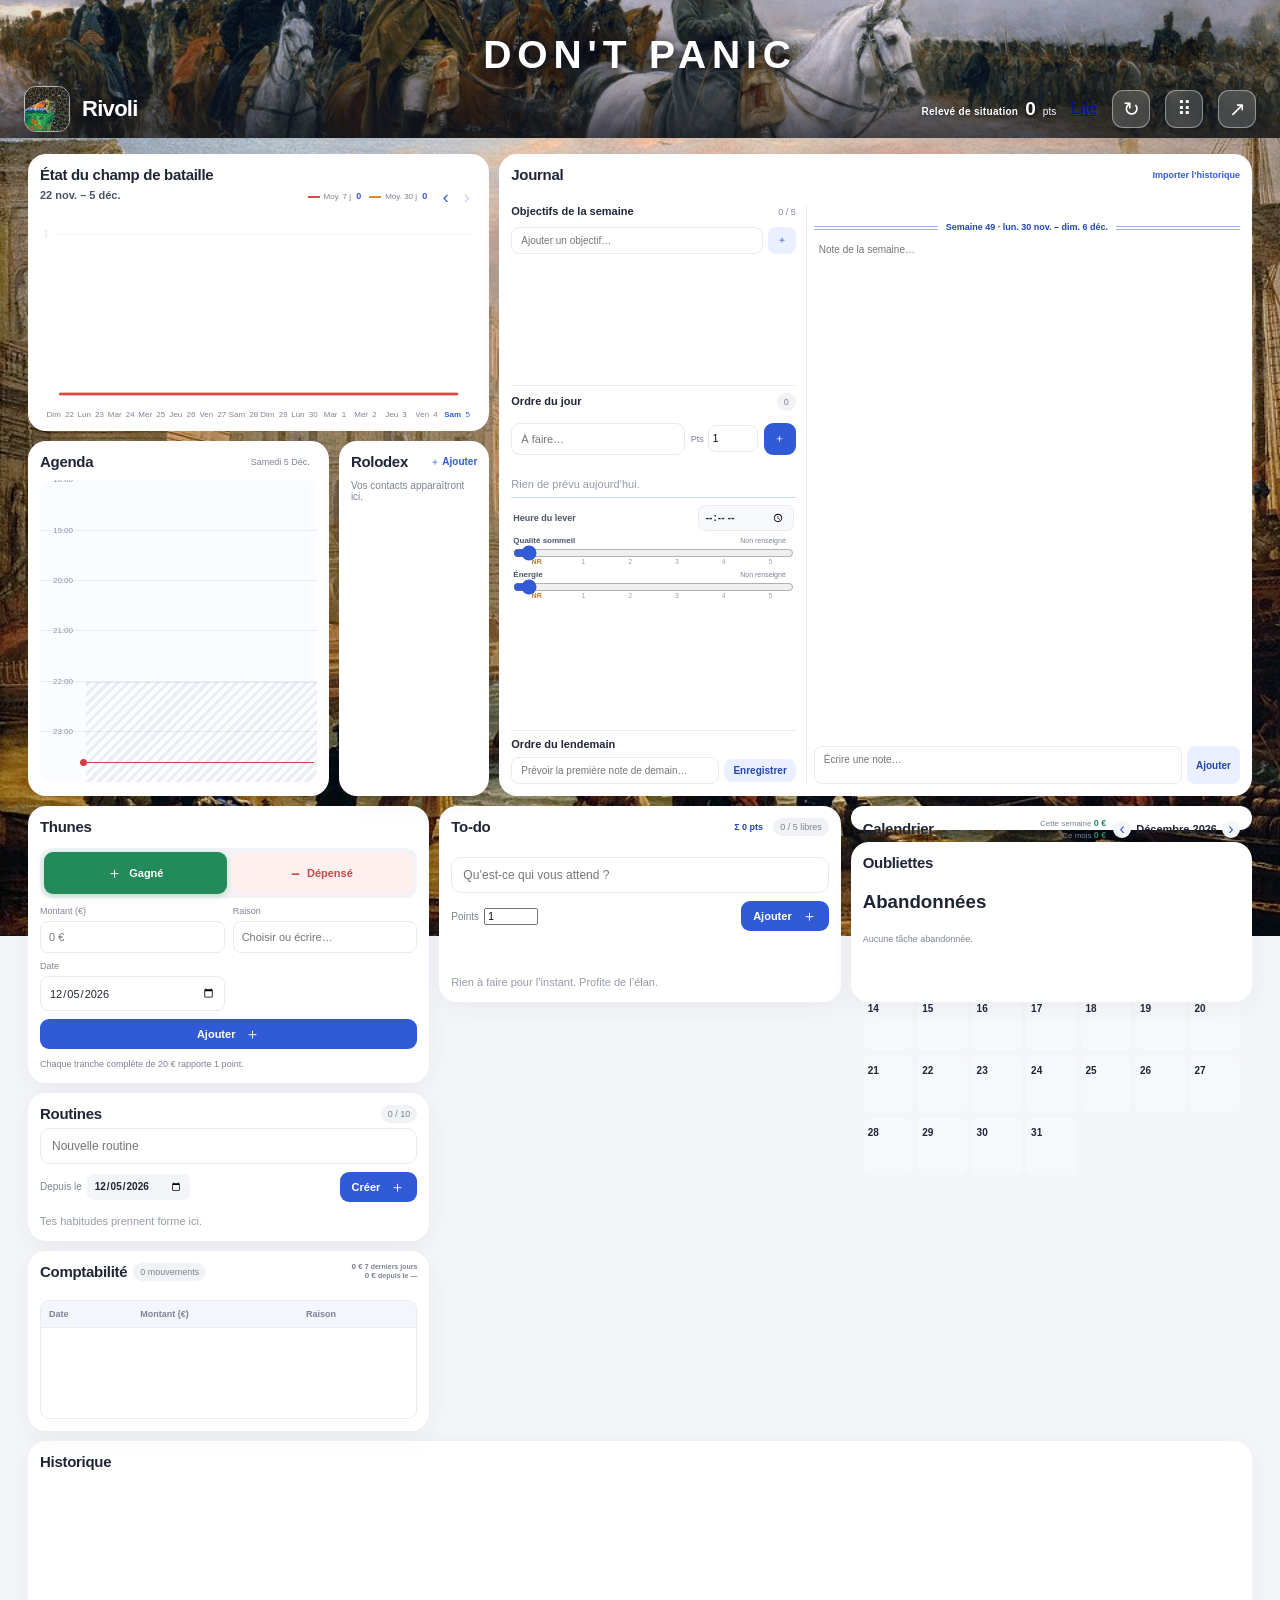
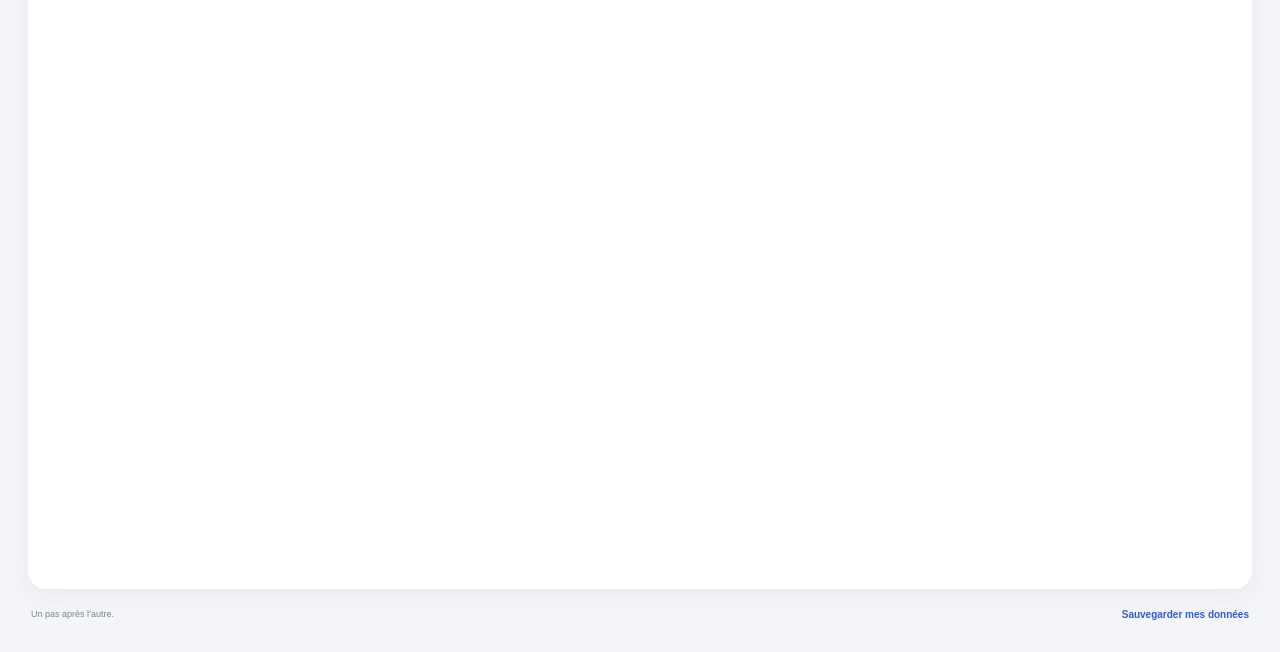
==== commit 96c5f38c: "Add files via upload" ====
--- a/Points.html
+++ b/Points.html
@@ -19,7 +19,7 @@
       <h1 class="cover-motto">DON'T PANIC</h1>
       <header class="topbar">
         <a class="brand" href="#top" aria-label="Rivoli, accueil"><img src="en-avant-logo.png" alt="" class="brand-logo"><span>Rivoli</span></a>
-        <div class="topbar-actions"><span class="today-points"><span>Relevé de situation</span><strong id="today-score">0</strong><small>pts</small></span><a id="version-link" class="version-link" href="./Points.html?lite=1">Lite</a><button id="sync-button" class="icon-button sync-button" type="button" aria-label="Synchroniser entre appareils" title="Synchroniser entre appareils">↻</button><button id="layout-toggle" class="icon-button layout-toggle" type="button" aria-label="Ajuster la disposition des widgets" title="Ajuster la disposition des widgets">⠿</button><button id="layout-reset" class="icon-button layout-reset hidden" type="button" aria-label="Réinitialiser la disposition" title="Réinitialiser la disposition">↺</button><button id="backup-button" class="icon-button" aria-label="Sauvegarder ou restaurer" title="Sauvegarder ou restaurer">↗</button></div>
+        <div class="topbar-actions"><span class="today-points"><span>Relevé de situation</span><strong id="today-score">0</strong><small>pts</small></span><div class="topbar-tools"><a id="version-link" class="version-link" href="./Points.html?lite=1">Lite</a><button id="sync-button" class="icon-button sync-button" type="button" aria-label="Synchroniser entre appareils" title="Synchroniser entre appareils">↻</button><button id="layout-toggle" class="icon-button layout-toggle" type="button" aria-label="Ajuster la disposition des widgets" title="Ajuster la disposition des widgets">⠿</button><button id="layout-reset" class="icon-button layout-reset hidden" type="button" aria-label="Réinitialiser la disposition" title="Réinitialiser la disposition">↺</button><button id="backup-button" class="icon-button" aria-label="Sauvegarder ou restaurer" title="Sauvegarder ou restaurer">↗</button></div></div>
       </header>
     </section>
     <main id="top">
@@ -96,7 +96,7 @@
   <dialog id="agenda-block-dialog" class="modal"><form method="dialog"><button class="modal-close" aria-label="Fermer">×</button></form><p class="eyebrow">PLAGE PRÉVUE</p><h2>Votre créneau</h2><label class="edit-label">Titre<input id="agenda-block-title" type="text" maxlength="80" placeholder="Ex. Travail concentré"></label><label class="edit-label">Description<textarea id="agenda-block-description" rows="4" maxlength="1000" placeholder="Quelques détails sur ce que vous prévoyez"></textarea></label><div class="modal-actions"><button id="cancel-agenda-block" class="secondary-button" type="button">Annuler</button><button id="save-agenda-block" class="primary-button" type="button">Enregistrer</button></div></dialog>
   <dialog id="routine-state-dialog" class="modal"><form method="dialog"><button class="modal-close" aria-label="Fermer">×</button></form><p class="eyebrow">SUIVI DE ROUTINE</p><h2 id="state-date-title">Choisir un état</h2><div id="routine-state-options" class="routine-state-options"></div><button id="cancel-state-choice" class="secondary-button" type="button">Annuler</button></dialog>
   <div id="toast" class="toast" role="status" aria-live="polite"></div>
-  <dialog id="sync-dialog" class="modal sync-modal"><form method="dialog"><button class="modal-close" aria-label="Fermer">×</button></form><p class="eyebrow">SYNCHRONISATION PRIVÉE</p><h2>Retrouver mes données partout</h2><p id="sync-status" class="modal-copy" aria-live="polite">Synchronisation en attente de configuration.</p><form id="sync-login-form" class="sync-login-form"><label>Votre adresse e-mail<input id="sync-email" type="email" autocomplete="email" placeholder="vous@exemple.fr" required></label><button id="sync-login-submit" class="primary-button full-button" type="submit">Recevoir mon lien de connexion</button></form><form id="sync-unlock-form" class="sync-login-form hidden"><label>Phrase secrète de synchronisation<input id="sync-passphrase" type="password" autocomplete="new-password" minlength="10" placeholder="Au moins 10 caractères" required></label><button class="primary-button full-button" type="submit">Déverrouiller mes données</button><small>Cette phrase chiffre vos données avant leur envoi. Utilisez la même sur le Mac et l’iPhone ; elle n’est pas envoyée au serveur.</small></form><button id="sync-upload" class="import-button hidden" type="button">Envoyer cette copie locale au cloud</button><button id="sync-now" class="import-button hidden" type="button">Actualiser depuis le cloud</button><button id="sync-logout" class="import-button hidden" type="button">Déconnecter ce navigateur</button><p class="modal-footnote">Le premier appareil connecté envoie sa copie locale. Les suivants récupèrent cette même copie. En cas de modifications simultanées, l’application bloque l’écrasement et permet de recharger la version en ligne.</p></dialog>
+  <dialog id="sync-dialog" class="modal sync-modal"><form method="dialog"><button class="modal-close" aria-label="Fermer">×</button></form><p class="eyebrow">SYNCHRONISATION PRIVÉE</p><h2>Retrouver mes données partout</h2><p id="sync-status" class="modal-copy" aria-live="polite">Synchronisation en attente de configuration.</p><form id="sync-login-form" class="sync-login-form"><label>Votre adresse e-mail<input id="sync-email" type="email" autocomplete="email" placeholder="vous@exemple.fr" required></label><button id="sync-login-submit" class="primary-button full-button" type="submit">Recevoir un code de connexion</button></form><form id="sync-verify-form" class="sync-login-form hidden"><label>Code reçu par e-mail<input id="sync-code" type="text" inputmode="numeric" autocomplete="one-time-code" pattern="[0-9]{6}" maxlength="6" placeholder="Code à 6 chiffres" required></label><button id="sync-verify-submit" class="primary-button full-button" type="submit">Me connecter</button><button id="sync-use-email" class="import-button" type="button">Changer d’adresse e-mail</button></form><form id="sync-unlock-form" class="sync-login-form hidden"><label>Phrase secrète de synchronisation<input id="sync-passphrase" type="password" autocomplete="new-password" minlength="10" placeholder="Au moins 10 caractères" required></label><button class="primary-button full-button" type="submit">Déverrouiller mes données</button><small>Cette phrase chiffre vos données avant leur envoi. Utilisez la même sur le Mac et l’iPhone ; elle n’est pas envoyée au serveur.</small></form><button id="sync-upload" class="import-button hidden" type="button">Envoyer cette copie locale au cloud</button><button id="sync-now" class="import-button hidden" type="button">Actualiser depuis le cloud</button><button id="sync-logout" class="import-button hidden" type="button">Déconnecter ce navigateur</button><p class="modal-footnote">Si les copies locale et cloud diffèrent, rien n’est remplacé automatiquement : choisissez explicitement laquelle conserver. Une sauvegarde locale est gardée avant tout chargement du cloud.</p></dialog>
   <script src="sync-config.js"></script>
   <script src="app.js"></script>
   <script src="sync-client.js"></script>
--- a/styles.css
+++ b/styles.css
@@ -709,3 +709,105 @@
 html.lite-mode main.custom-layout #widget-program .program-list{flex:1;min-height:0;overflow:auto}
 html.lite-mode main.layout-editing .layout-widget{outline:1px dashed #315bd6;outline-offset:-3px;pointer-events:none}
 html.lite-mode main.layout-editing .layout-handle{pointer-events:auto}
+
+/* Desktop preview for the Lite edition: keep the phone layout visible and editable. */
+@media(min-width:721px){
+  html.lite-mode body{background:#e8ebf2;background-image:radial-gradient(ellipse at 50% 0%,#f9faff 0,#e8ebf2 66%);background-attachment:fixed}
+  html.lite-mode .app-shell{width:min(440px,calc(100vw - 40px));max-width:440px;min-height:calc(100vh - 40px);margin:20px auto;padding:0 14px 18px;background:#f5f6fa;border:1px solid #dfe3ec;border-radius:30px;box-shadow:0 22px 70px #1f2d4b24;overflow:hidden}
+  html.lite-mode .cover-banner{width:auto;max-width:none;height:132px;margin:0 -14px 12px;border-radius:0 0 20px 20px}
+  html.lite-mode .cover-banner .topbar{padding:0 15px}
+  html.lite-mode .cover-banner .topbar-actions{gap:7px}
+  html.lite-mode .cover-banner .icon-button{width:32px;height:32px}
+  html.lite-mode .today-points span{max-width:76px;white-space:normal;line-height:1.1}
+  html.lite-mode main{gap:12px}
+}
+html.lite-mode main .card,html.lite-mode .journal-program{border:1px solid #edf0f5;border-radius:17px;box-shadow:0 5px 18px #24325b0d}
+html.lite-mode #widget-chart{padding:14px 15px}
+html.lite-mode #widget-chart .battlefield-heading{font-size:16px;letter-spacing:-.35px}
+html.lite-mode #widget-chart .chart-toolbar{gap:7px;min-height:28px;flex-wrap:wrap}
+html.lite-mode #widget-chart .chart-range{font-size:9px}
+html.lite-mode #widget-chart .chart-averages{gap:7px}
+html.lite-mode #widget-chart .chart-averages span{font-size:8px}
+html.lite-mode #widget-chart .chart-averages strong{font-size:10px}
+html.lite-mode #widget-chart .chart-navigation .plain-button{width:22px;height:22px}
+html.lite-mode #widget-chart .week-chart{padding-left:0;padding-right:0;gap:3px}
+html.lite-mode #widget-chart .bar-label{font-size:8px}
+html.lite-mode .journal-program .program-form>input,html.lite-mode #widget-money .money-form input{min-height:40px;border:1px solid #e5e9f1;border-radius:10px;padding:9px 10px;background:#fff;font-size:13px}
+html.lite-mode #widget-money{padding:15px}
+html.lite-mode #widget-money .section-heading{margin-bottom:10px}
+html.lite-mode #widget-money .section-heading h2{font-size:16px}
+html.lite-mode #widget-money .money-mode-toggle{padding:3px;background:#f0f2f7;border-radius:12px}
+html.lite-mode #widget-money .money-mode-toggle button{min-height:36px;border-radius:9px}
+html.lite-mode #widget-money .money-hint{font-size:9px;color:#858b99}
+html.lite-mode #widget-calendar{padding:15px}
+html.lite-mode #widget-calendar .calendar-topline{gap:6px}
+html.lite-mode #widget-calendar .task-calendar{gap:5px}
+html.lite-mode .journal-program{padding:15px!important}
+html.lite-mode .journal-program .program-section-heading{height:auto;min-height:26px;margin-bottom:9px}
+html.lite-mode .journal-program .program-section-heading h2{font-size:16px;line-height:21px}
+html.lite-mode .journal-program .program-form{gap:7px}
+html.lite-mode .journal-program .program-list{max-height:390px}
+.topbar-tools{display:flex;align-items:center;gap:15px}
+@media(max-width:720px){
+  html.lite-mode .app-shell{max-width:none;padding:0 12px calc(14px + env(safe-area-inset-bottom));background:transparent}
+  html.lite-mode .cover-banner{width:100vw;max-width:100vw;margin-left:calc(50% - 50vw);margin-right:calc(50% - 50vw);border-radius:0 0 17px 17px}
+  html.lite-mode main{gap:10px}
+}
+/* Lite focuses on today's agenda and keeps the brand and score left aligned. */
+html.lite-mode .cover-banner .topbar{display:grid;grid-template-columns:minmax(0,1fr) auto;grid-template-rows:auto auto;align-content:center;align-items:center;column-gap:8px;row-gap:2px;height:82px!important;padding:8px 14px!important}
+html.lite-mode .cover-banner .brand{grid-column:1;grid-row:1;justify-self:start;align-self:end}
+html.lite-mode .cover-banner .topbar-actions{display:contents}
+html.lite-mode .cover-banner .today-points{grid-column:1;grid-row:2;justify-self:start;align-self:start;gap:5px}
+html.lite-mode .cover-banner .today-points span{max-width:none;font-size:9px;white-space:nowrap;line-height:1.2}
+html.lite-mode .cover-banner .topbar-tools{grid-column:2;grid-row:1 / span 2;display:flex;align-items:center;justify-content:flex-end;gap:6px;align-self:center}
+html.lite-mode #widget-calendar{display:none!important}
+html.lite-mode #widget-agenda{display:flex!important;flex-direction:column;width:100%!important;height:auto!important;min-height:0!important;max-height:none!important;padding:14px!important;margin:0!important;overflow:hidden}
+html.lite-mode #widget-agenda .agenda-heading{margin-bottom:8px}
+html.lite-mode #widget-agenda .agenda-scroll{height:360px;min-height:360px;flex:none}
+html.lite-mode #widget-agenda .agenda-wake-line,html.lite-mode #widget-agenda #agenda-wake-summary{display:none!important}
+html.lite-mode .journal-program .program-wake-section{display:none!important}
+@media(max-width:720px){html.lite-mode .cover-banner .topbar{height:82px!important;padding:7px 12px!important}html.lite-mode #widget-agenda .agenda-scroll{height:340px;min-height:340px}}
+
+/* Lite layout stays readable on narrow phones even when a desktop layout is saved. */
+html.lite-mode #task-calendar-links{display:none!important}
+@media(max-width:720px){
+  html.lite-mode main.custom-layout{display:flex!important;flex-direction:column!important;gap:10px!important}
+  html.lite-mode main.custom-layout .layout-widget{position:relative!important;grid-column:auto!important;grid-row:auto!important;width:100%!important;height:auto!important;min-height:0!important;max-height:none!important;margin:0!important;overflow:visible!important;flex:none!important}
+  html.lite-mode main.custom-layout #widget-chart{height:270px!important;min-height:270px!important}
+  html.lite-mode main.custom-layout #widget-agenda{height:auto!important;min-height:0!important}
+  html.lite-mode #widget-chart .week-chart{gap:0;padding-left:0;padding-right:0}
+  html.lite-mode #widget-chart .bar-label{font-size:9px;white-space:nowrap}
+}
+
+/* Keep the Lite chart plot and its date row inside the chart card. */
+html.lite-mode #widget-chart{height:300px!important;min-height:300px!important}
+html.lite-mode #widget-chart .week-chart{height:190px!important;min-height:190px!important;flex:none!important;--chart-plot-top:10px;--chart-plot-height:158px;overflow:hidden!important}
+@media(max-width:720px){html.lite-mode main.custom-layout #widget-chart{height:300px!important;min-height:300px!important}}
+
+/* Lite mobile: expose only the four Lite cards and never the Journal shell. */
+html.lite-mode #widget-journal>.section-heading{display:none!important}
+html.lite-mode #widget-agenda{display:flex!important}
+@media(max-width:800px){
+  html.lite-mode main.custom-layout{display:flex!important;flex-direction:column!important;align-items:stretch!important;gap:10px!important}
+  html.lite-mode main.custom-layout .layout-widget{grid-column:auto!important;grid-row:auto!important;width:100%!important;height:auto!important;min-height:0!important;max-height:none!important;flex:none!important;overflow:visible!important}
+  html.lite-mode main.custom-layout #widget-chart{height:300px!important;min-height:300px!important}
+  html.lite-mode main.custom-layout #widget-agenda{height:auto!important;min-height:0!important}
+}
+
+/* Lite: hide the Journal title strip; metrics sit beside the wake time. */
+html.lite-mode #widget-journal>.section-heading{display:none!important}
+.wake-journal-note{display:flex!important;align-items:flex-start;gap:8px;min-width:0}
+.wake-journal-note time{position:static!important;flex:0 0 78px;min-width:78px!important;max-width:none!important;padding:0!important;line-height:1.42!important}
+.wake-journal-note .wake-journal-metrics{display:block;flex:1;min-width:0;padding:0 3px!important;white-space:nowrap;line-height:1.42}
+@media(max-width:800px){
+  html.lite-mode main.custom-layout{display:flex!important;flex-direction:column!important;align-items:stretch!important;gap:10px!important}
+  html.lite-mode main.custom-layout .layout-widget{grid-column:auto!important;grid-row:auto!important;width:100%!important;height:auto!important;min-height:0!important;max-height:none!important;flex:none!important;overflow:visible!important}
+  html.lite-mode main.custom-layout #widget-chart{height:300px!important;min-height:300px!important}
+  html.lite-mode main.custom-layout #widget-agenda{display:flex!important;height:auto!important;min-height:0!important}
+}
+
+/* Chart bars and SVG averages share the same 14 equal-width columns. */
+.chart-card .week-chart{display:grid!important;grid-template-columns:repeat(14,minmax(0,1fr));column-gap:0!important;justify-content:stretch!important}
+.chart-card .bar-column{width:auto!important;max-width:none!important;min-width:0!important;height:100%;justify-self:stretch}
+.chart-card .bar-label{max-width:100%;overflow:hidden;text-overflow:clip}
+@media(max-width:480px){.chart-card .bar-label{font-size:8px!important;letter-spacing:0!important}}
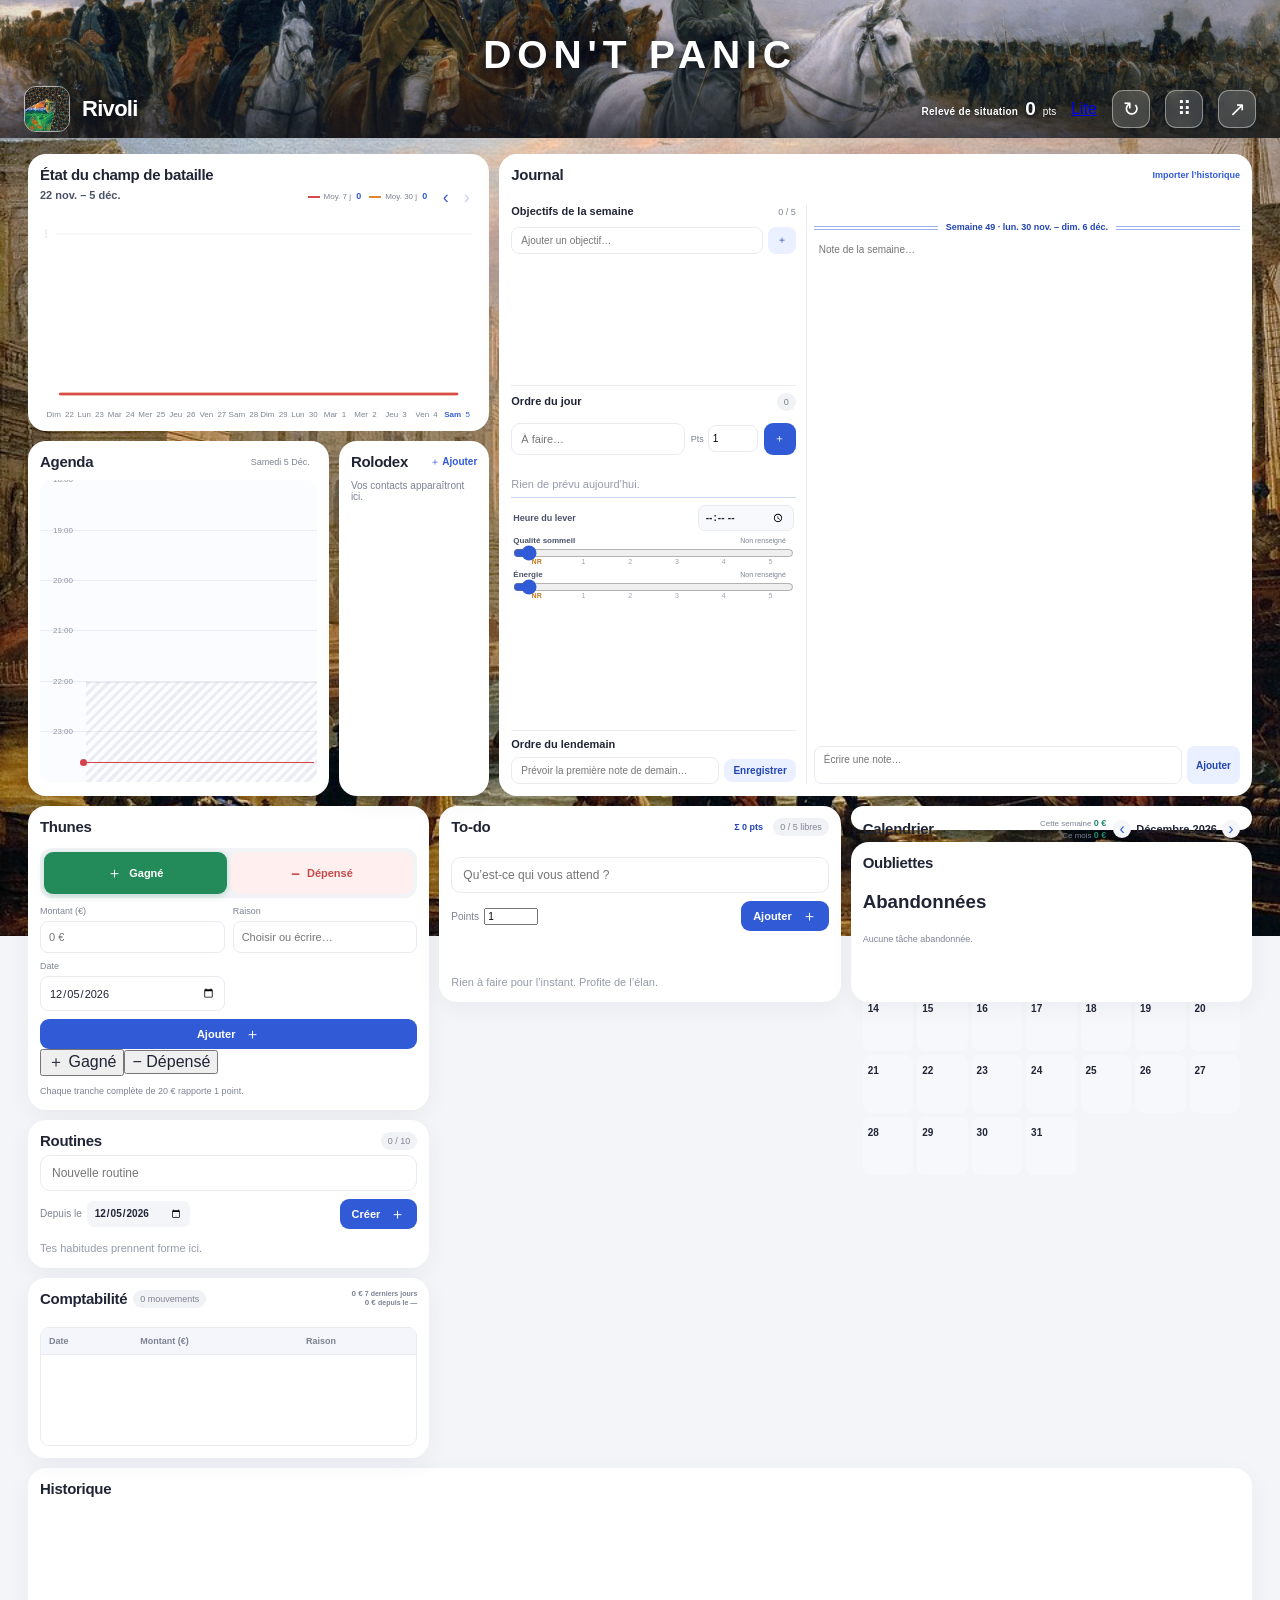
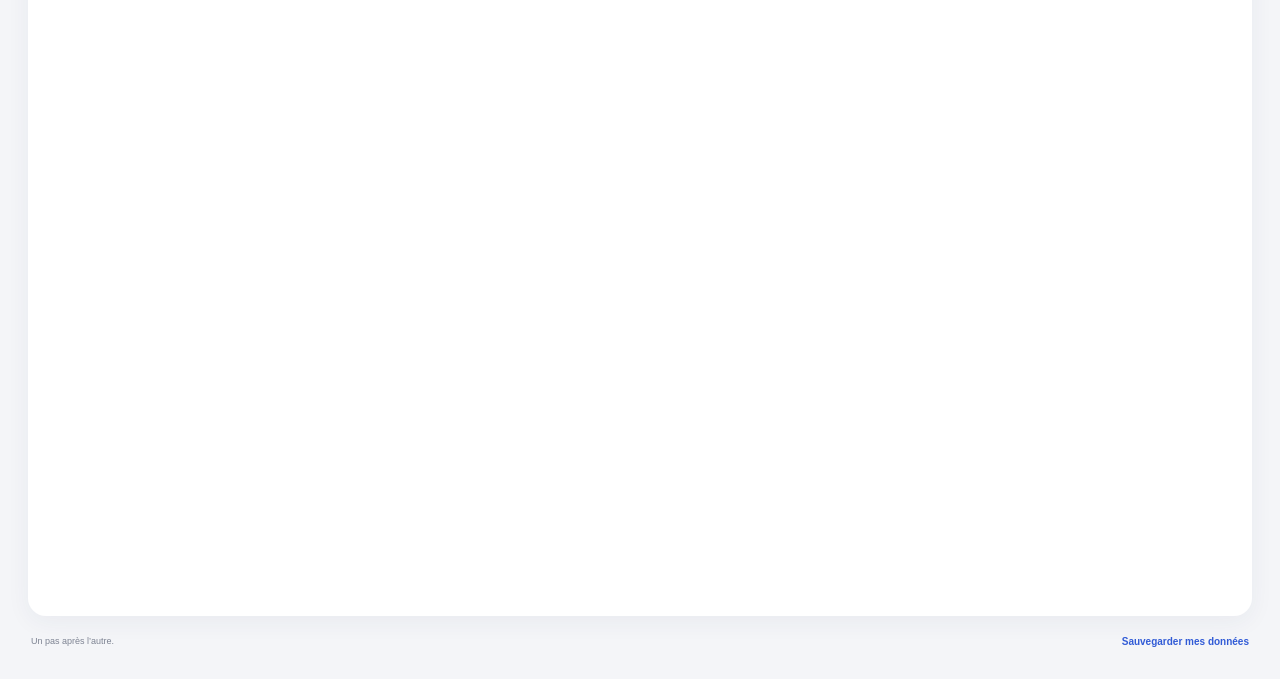
==== commit a7e0b658: "Add files via upload" ====
--- a/Points.html
+++ b/Points.html
@@ -61,9 +61,10 @@
           </div>
         </section>
       </div>
+      <section class="card lite-note-card" id="widget-note" aria-labelledby="lite-note-heading"><div class="section-heading"><h2 id="lite-note-heading">Note</h2></div><form id="lite-note-form" class="lite-note-form"><textarea id="lite-note-input" rows="3" placeholder="Écrire une note…" aria-label="Note à ajouter au Journal" required></textarea><button class="primary-button" type="submit">Ajouter au Journal</button></form></section>
       <div class="dashboard-grid">
         <div class="left-widgets">
-          <section class="card money-card" id="widget-money" aria-labelledby="money-heading"><div class="section-heading"><h2 id="money-heading">Thunes</h2></div><form id="money-form" class="money-form"><div class="money-mode-toggle" role="group" aria-label="Type d’opération"><button type="button" class="selected income-mode" data-money-mode="income" aria-pressed="true"><small>＋</small><span>Gagné</span></button><button type="button" class="expense-mode" data-money-mode="expense" aria-pressed="false"><small>−</small><span>Dépensé</span></button></div><label>Montant (€)<input id="money-amount" type="number" min="1" step="1" placeholder="0 €" required></label><label>Raison<input id="money-reason" type="text" list="money-reasons" maxlength="100" placeholder="Choisir ou écrire…" required><datalist id="money-reasons"><option value="Grand Chemin"></option><option value="Lenotre"></option><option value="Pourboire"></option></datalist></label><label>Date<input id="money-date" type="date" required></label><button class="primary-button" type="submit">Ajouter <span>＋</span></button></form><p class="money-hint">Chaque tranche complète de 20 € rapporte 1 point.</p></section>
+          <section class="card money-card" id="widget-money" aria-labelledby="money-heading"><div class="section-heading"><h2 id="money-heading">Thunes</h2></div><form id="money-form" class="money-form"><div class="money-mode-toggle" role="group" aria-label="Type d’opération"><button type="button" class="selected income-mode" data-money-mode="income" aria-pressed="true"><small>＋</small><span>Gagné</span></button><button type="button" class="expense-mode" data-money-mode="expense" aria-pressed="false"><small>−</small><span>Dépensé</span></button></div><label>Montant (€)<input id="money-amount" type="number" min="1" step="1" placeholder="0 €" required></label><label>Raison<input id="money-reason" type="text" list="money-reasons" maxlength="100" placeholder="Choisir ou écrire…" required><datalist id="money-reasons"><option value="Grand Chemin"></option><option value="Lenotre"></option><option value="Pourboire"></option></datalist></label><label>Date<input id="money-date" type="date" required></label><button class="primary-button" type="submit">Ajouter <span>＋</span></button></form><div class="lite-money-actions"><button type="button" class="lite-money-button lite-income" data-lite-money="income"><span>＋</span> Gagné</button><button type="button" class="lite-money-button lite-expense" data-lite-money="expense"><span>−</span> Dépensé</button></div><p class="money-hint">Chaque tranche complète de 20 € rapporte 1 point.</p></section>
           <section class="card routines-card" id="widget-routines" aria-labelledby="routines-heading"><div class="section-heading"><h2 id="routines-heading">Routines</h2><span class="count-pill" id="routine-count">0 / 10</span></div><form id="routine-form" class="routine-form"><input id="routine-title" type="text" maxlength="80" placeholder="Nouvelle routine" aria-label="Intitulé de la routine" required><div class="form-row"><label class="date-select">Depuis le <input id="routine-created" type="date" aria-label="Date de création de la routine"></label><button class="primary-button" type="submit">Créer <span>＋</span></button></div></form><nav id="routine-tabs" class="routine-tabs" role="tablist" aria-label="Choisir une routine"></nav><div id="routine-panel" class="routine-panel"></div><p class="empty-state" id="routine-empty">Tes habitudes prennent forme ici.</p></section>
           <section class="card accounting-card" id="widget-accounting" aria-labelledby="accounting-heading">
             <div class="section-heading accounting-heading"><div class="accounting-heading-title"><h2 id="accounting-heading">Comptabilité</h2><span class="count-pill" id="money-ledger-count">0 mouvements</span></div><div id="money-ledger-summary" class="accounting-summary" aria-live="polite"></div></div>
@@ -87,6 +88,7 @@
       <footer><span>Un pas après l’autre.</span><button id="footer-backup" class="text-button">Sauvegarder mes données</button></footer>
     </main>
   </div>
+  <dialog id="lite-money-dialog" class="modal lite-money-dialog"><form method="dialog"><button class="modal-close" aria-label="Fermer">×</button></form><p class="eyebrow" id="lite-money-kicker">THUNES</p><h2 id="lite-money-title">Ajouter un gain</h2><form id="lite-money-step-one"><label class="edit-label">Montant (€)<input id="lite-money-amount" type="number" min="1" step="1" placeholder="0 €" required></label><label class="edit-label">Date<input id="lite-money-date" type="date" required></label><div class="modal-actions"><button type="submit" class="primary-button">Continuer</button></div></form><form id="lite-money-step-two" class="hidden"><label class="edit-label">Raison<input id="lite-money-reason" type="text" list="lite-money-reasons" maxlength="100" placeholder="Choisir ou écrire…" required></label><datalist id="lite-money-reasons"></datalist><div class="modal-actions"><button type="button" id="lite-money-back" class="secondary-button">Retour</button><button type="submit" class="primary-button">Valider</button></div></form></dialog>
   <dialog id="backup-dialog" class="modal"><form method="dialog"><button class="modal-close" aria-label="Fermer">×</button></form><p class="eyebrow">VOS DONNÉES VOUS APPARTIENNENT</p><h2>Sauvegarder Rivoli</h2><p class="modal-copy">Les données restent disponibles hors ligne sur cet appareil. La synchronisation entre appareils est facultative et protégée par votre compte.</p><button id="export-button" class="primary-button full-button">Télécharger une sauvegarde <span>↓</span></button><label class="import-button">Restaurer depuis un fichier<input id="import-file" type="file" accept="application/json,.json" hidden></label><button id="restore-pre-migration" class="import-button hidden" type="button">Restaurer la copie automatique avant mise à jour</button><p class="modal-footnote">La restauration remplace les données présentes dans ce navigateur.</p></dialog>
   <dialog id="date-dialog" class="modal"><form method="dialog"><button class="modal-close" aria-label="Fermer">×</button></form><p class="eyebrow">BRAVO POUR CE PAS</p><h2 id="complete-title">Terminer la tâche</h2><p class="modal-copy">La date du jour est présélectionnée. Fais défiler les derniers jours ou choisis une date précise.</p><div class="completion-date-picker"><div id="completion-days" class="completion-days" aria-label="Dates récentes"></div><label class="date-modal-label">Ou choisir dans le calendrier<input id="completed-date" type="date"></label></div><div class="modal-actions"><button id="cancel-completion" class="secondary-button">Annuler</button><button id="confirm-completion" class="primary-button">Valider <span>✓</span></button></div></dialog>
   <dialog id="edit-dialog" class="modal"><form method="dialog"><button class="modal-close" aria-label="Fermer">×</button></form><p class="eyebrow">MODIFIER</p><h2>Votre tâche</h2><label class="edit-label">Intitulé<input id="edit-title" type="text" maxlength="100"></label><label class="edit-label">Points<input id="edit-points" type="number" min="0" max="10" step="0.5"></label><div class="modal-actions"><button id="cancel-edit" class="secondary-button">Annuler</button><button id="save-edit" class="primary-button">Enregistrer</button></div></dialog>
--- a/styles.css
+++ b/styles.css
@@ -811,3 +811,33 @@
 .chart-card .bar-column{width:auto!important;max-width:none!important;min-width:0!important;height:100%;justify-self:stretch}
 .chart-card .bar-label{max-width:100%;overflow:hidden;text-overflow:clip}
 @media(max-width:480px){.chart-card .bar-label{font-size:8px!important;letter-spacing:0!important}}
+
+/* Rivoli Lite: focused four-widget view. */
+.lite-note-card{display:none!important}
+html.lite-mode #widget-agenda,html.lite-mode #widget-calendar,html.lite-mode #widget-rolodex,html.lite-mode #widget-routines,html.lite-mode #widget-accounting,html.lite-mode #widget-tasks,html.lite-mode #widget-graveyard,html.lite-mode #widget-history,html.lite-mode main>footer{display:none!important}
+html.lite-mode #widget-note{display:block!important;width:100%!important;min-height:0!important;padding:15px!important}
+html.lite-mode #widget-note .section-heading{margin-bottom:9px}
+html.lite-mode #widget-note .section-heading h2{font-size:16px}
+html.lite-mode .lite-note-form{display:grid;gap:8px}
+html.lite-mode .lite-note-form textarea{width:100%;min-height:72px;resize:vertical;border:1px solid #e5e9f1;border-radius:10px;padding:10px;background:#fff;color:var(--ink);font:inherit;font-size:13px}
+html.lite-mode .lite-note-form .primary-button{justify-self:end}
+html.lite-mode #widget-chart .week-chart{grid-template-columns:repeat(7,minmax(0,1fr))!important}
+html.lite-mode #widget-chart .chart-lines{left:0!important;width:100%!important}
+html.lite-mode #widget-chart .avg-30{display:none!important}
+html.lite-mode #widget-program .program-routine-actions,html.lite-mode #widget-program .program-wake-section{display:none!important}
+html.lite-mode #widget-program .program-section-heading{justify-content:space-between}
+html.lite-mode #widget-program .program-form{grid-template-columns:minmax(0,1fr) auto 36px}
+html.lite-mode #widget-program .program-list{max-height:390px;overflow:auto;overscroll-behavior:contain}
+html.lite-mode #widget-money .money-form,html.lite-mode #widget-money .money-hint{display:none!important}
+html.lite-mode #widget-money .lite-money-actions{display:grid;grid-template-columns:1fr 1fr;gap:9px}
+html.lite-mode .lite-money-actions{display:none}
+html.lite-mode .lite-money-button{min-height:48px;border:0;border-radius:12px;font:inherit;font-weight:750;font-size:14px;cursor:pointer}
+html.lite-mode .lite-money-button span{font-size:18px;margin-right:5px}
+html.lite-mode .lite-income{background:#e6f5ec;color:#238a5a}
+html.lite-mode .lite-expense{background:#fff0ef;color:#c64a4a}
+html.lite-mode .lite-money-dialog{width:min(420px,calc(100% - 28px));padding:25px}
+html.lite-mode .lite-money-dialog .edit-label input{width:100%;min-height:44px;border:1px solid #e5e9f1;border-radius:10px;padding:10px;background:#fff;font-size:15px;color:var(--ink)}
+html.lite-mode .lite-money-dialog .modal-actions .primary-button{min-width:110px}
+html.lite-mode main.custom-layout,html.lite-mode main.custom-layout.lite-custom-layout{display:grid!important;grid-template-columns:repeat(12,minmax(0,1fr))!important;grid-auto-rows:10px!important;column-gap:12px!important;row-gap:12px!important;align-items:stretch!important;flex:none!important}
+html.lite-mode main.custom-layout .layout-widget{position:relative!important;width:100%!important;height:100%!important;min-height:0!important;max-height:none!important;margin:0!important;overflow:hidden!important;flex:none!important}
+@media(max-width:800px){html.lite-mode main.custom-layout,html.lite-mode main.custom-layout.lite-custom-layout{display:grid!important;grid-template-columns:repeat(12,minmax(0,1fr))!important;grid-auto-rows:10px!important;column-gap:12px!important;row-gap:12px!important}html.lite-mode main.custom-layout .layout-widget{width:100%!important;height:100%!important;min-height:0!important;overflow:hidden!important}html.lite-mode main.custom-layout #widget-chart{height:100%!important;min-height:0!important}}
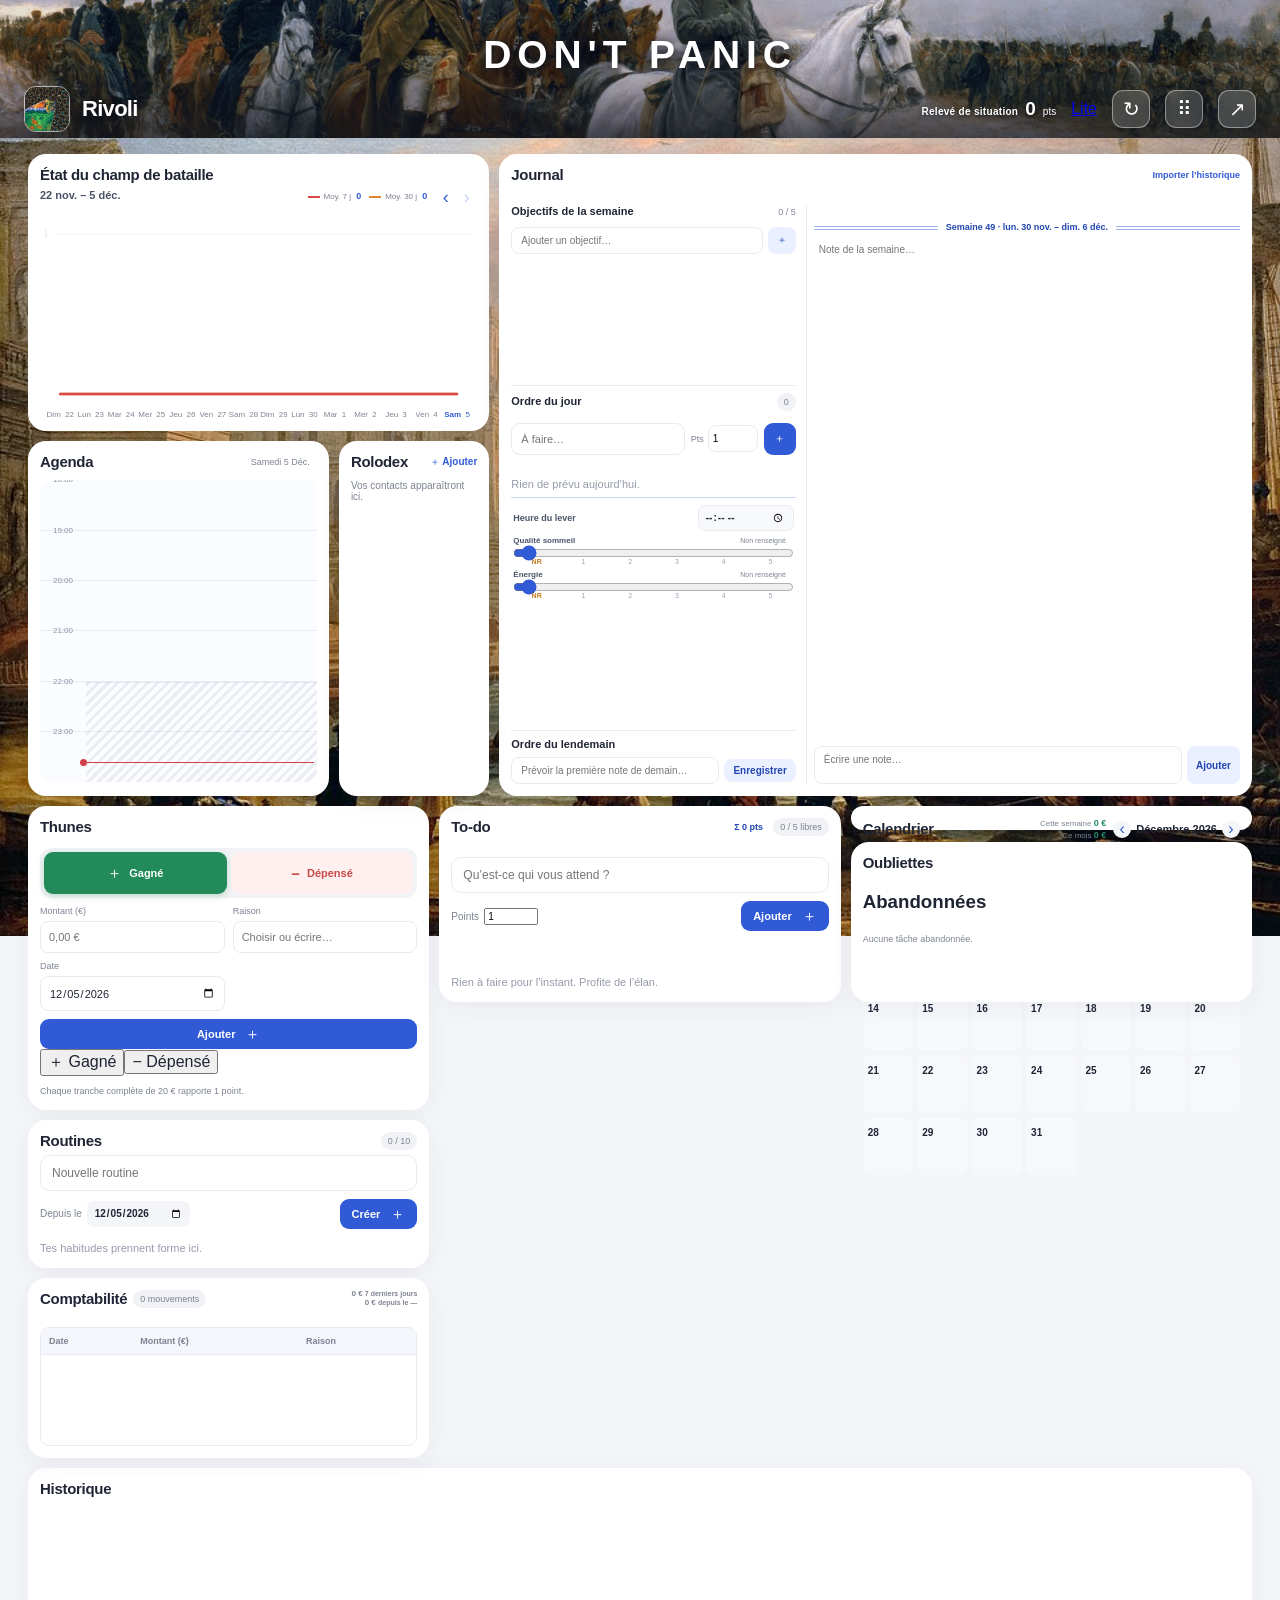
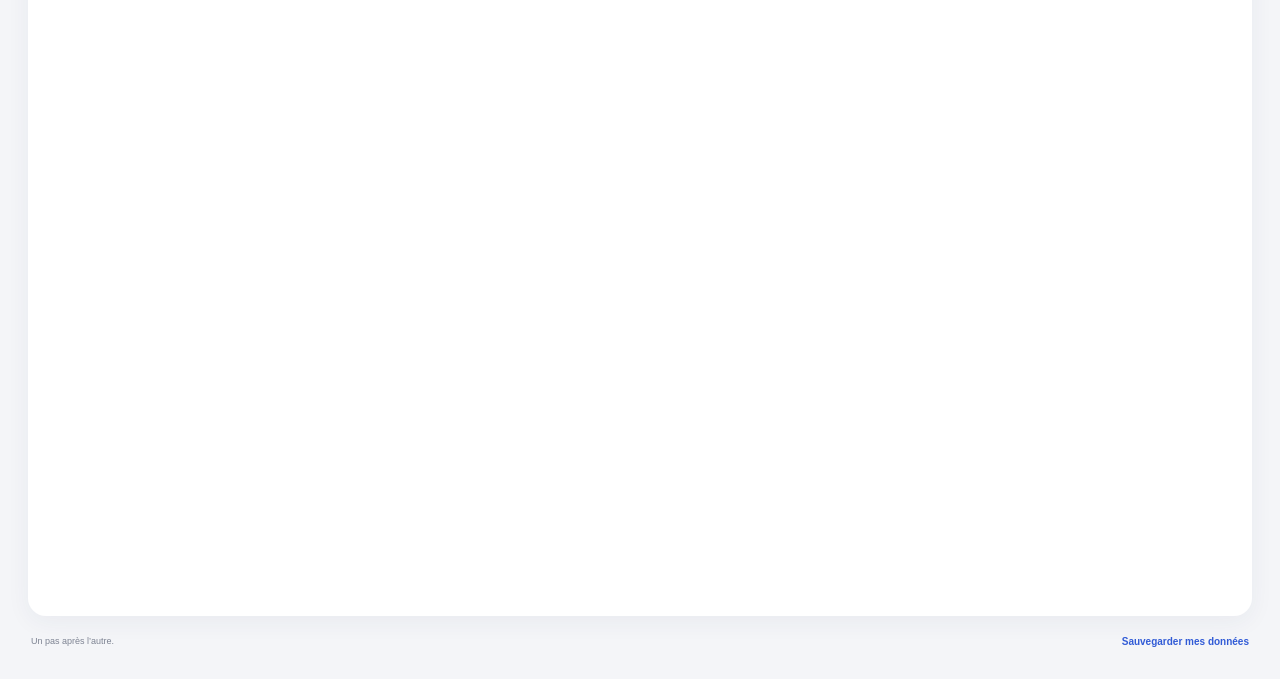
==== commit c195918a: "Add files via upload" ====
--- a/Points.html
+++ b/Points.html
@@ -64,7 +64,7 @@
       <section class="card lite-note-card" id="widget-note" aria-labelledby="lite-note-heading"><div class="section-heading"><h2 id="lite-note-heading">Note</h2></div><form id="lite-note-form" class="lite-note-form"><textarea id="lite-note-input" rows="3" placeholder="Écrire une note…" aria-label="Note à ajouter au Journal" required></textarea><button class="primary-button" type="submit">Ajouter au Journal</button></form></section>
       <div class="dashboard-grid">
         <div class="left-widgets">
-          <section class="card money-card" id="widget-money" aria-labelledby="money-heading"><div class="section-heading"><h2 id="money-heading">Thunes</h2></div><form id="money-form" class="money-form"><div class="money-mode-toggle" role="group" aria-label="Type d’opération"><button type="button" class="selected income-mode" data-money-mode="income" aria-pressed="true"><small>＋</small><span>Gagné</span></button><button type="button" class="expense-mode" data-money-mode="expense" aria-pressed="false"><small>−</small><span>Dépensé</span></button></div><label>Montant (€)<input id="money-amount" type="number" min="1" step="1" placeholder="0 €" required></label><label>Raison<input id="money-reason" type="text" list="money-reasons" maxlength="100" placeholder="Choisir ou écrire…" required><datalist id="money-reasons"><option value="Grand Chemin"></option><option value="Lenotre"></option><option value="Pourboire"></option></datalist></label><label>Date<input id="money-date" type="date" required></label><button class="primary-button" type="submit">Ajouter <span>＋</span></button></form><div class="lite-money-actions"><button type="button" class="lite-money-button lite-income" data-lite-money="income"><span>＋</span> Gagné</button><button type="button" class="lite-money-button lite-expense" data-lite-money="expense"><span>−</span> Dépensé</button></div><p class="money-hint">Chaque tranche complète de 20 € rapporte 1 point.</p></section>
+          <section class="card money-card" id="widget-money" aria-labelledby="money-heading"><div class="section-heading"><h2 id="money-heading">Thunes</h2></div><form id="money-form" class="money-form"><div class="money-mode-toggle" role="group" aria-label="Type d’opération"><button type="button" class="selected income-mode" data-money-mode="income" aria-pressed="true"><small>＋</small><span>Gagné</span></button><button type="button" class="expense-mode" data-money-mode="expense" aria-pressed="false"><small>−</small><span>Dépensé</span></button></div><label>Montant (€)<input id="money-amount" type="number" min="0.01" step="0.01" placeholder="0,00 €" required></label><label>Raison<input id="money-reason" type="text" list="money-reasons" maxlength="100" placeholder="Choisir ou écrire…" required><datalist id="money-reasons"><option value="Grand Chemin"></option><option value="Lenotre"></option><option value="Pourboire"></option></datalist></label><label>Date<input id="money-date" type="date" required></label><button class="primary-button" type="submit">Ajouter <span>＋</span></button></form><div class="lite-money-actions"><button type="button" class="lite-money-button lite-income" data-lite-money="income"><span>＋</span> Gagné</button><button type="button" class="lite-money-button lite-expense" data-lite-money="expense"><span>−</span> Dépensé</button></div><p class="money-hint">Chaque tranche complète de 20 € rapporte 1 point.</p></section>
           <section class="card routines-card" id="widget-routines" aria-labelledby="routines-heading"><div class="section-heading"><h2 id="routines-heading">Routines</h2><span class="count-pill" id="routine-count">0 / 10</span></div><form id="routine-form" class="routine-form"><input id="routine-title" type="text" maxlength="80" placeholder="Nouvelle routine" aria-label="Intitulé de la routine" required><div class="form-row"><label class="date-select">Depuis le <input id="routine-created" type="date" aria-label="Date de création de la routine"></label><button class="primary-button" type="submit">Créer <span>＋</span></button></div></form><nav id="routine-tabs" class="routine-tabs" role="tablist" aria-label="Choisir une routine"></nav><div id="routine-panel" class="routine-panel"></div><p class="empty-state" id="routine-empty">Tes habitudes prennent forme ici.</p></section>
           <section class="card accounting-card" id="widget-accounting" aria-labelledby="accounting-heading">
             <div class="section-heading accounting-heading"><div class="accounting-heading-title"><h2 id="accounting-heading">Comptabilité</h2><span class="count-pill" id="money-ledger-count">0 mouvements</span></div><div id="money-ledger-summary" class="accounting-summary" aria-live="polite"></div></div>
@@ -88,8 +88,8 @@
       <footer><span>Un pas après l’autre.</span><button id="footer-backup" class="text-button">Sauvegarder mes données</button></footer>
     </main>
   </div>
-  <dialog id="lite-money-dialog" class="modal lite-money-dialog"><form method="dialog"><button class="modal-close" aria-label="Fermer">×</button></form><p class="eyebrow" id="lite-money-kicker">THUNES</p><h2 id="lite-money-title">Ajouter un gain</h2><form id="lite-money-step-one"><label class="edit-label">Montant (€)<input id="lite-money-amount" type="number" min="1" step="1" placeholder="0 €" required></label><label class="edit-label">Date<input id="lite-money-date" type="date" required></label><div class="modal-actions"><button type="submit" class="primary-button">Continuer</button></div></form><form id="lite-money-step-two" class="hidden"><label class="edit-label">Raison<input id="lite-money-reason" type="text" list="lite-money-reasons" maxlength="100" placeholder="Choisir ou écrire…" required></label><datalist id="lite-money-reasons"></datalist><div class="modal-actions"><button type="button" id="lite-money-back" class="secondary-button">Retour</button><button type="submit" class="primary-button">Valider</button></div></form></dialog>
-  <dialog id="backup-dialog" class="modal"><form method="dialog"><button class="modal-close" aria-label="Fermer">×</button></form><p class="eyebrow">VOS DONNÉES VOUS APPARTIENNENT</p><h2>Sauvegarder Rivoli</h2><p class="modal-copy">Les données restent disponibles hors ligne sur cet appareil. La synchronisation entre appareils est facultative et protégée par votre compte.</p><button id="export-button" class="primary-button full-button">Télécharger une sauvegarde <span>↓</span></button><label class="import-button">Restaurer depuis un fichier<input id="import-file" type="file" accept="application/json,.json" hidden></label><button id="restore-pre-migration" class="import-button hidden" type="button">Restaurer la copie automatique avant mise à jour</button><p class="modal-footnote">La restauration remplace les données présentes dans ce navigateur.</p></dialog>
+  <dialog id="lite-money-dialog" class="modal lite-money-dialog"><form method="dialog"><button class="modal-close" aria-label="Fermer">×</button></form><p class="eyebrow" id="lite-money-kicker">THUNES</p><h2 id="lite-money-title">Ajouter un gain</h2><form id="lite-money-step-one"><label class="edit-label">Montant (€)<input id="lite-money-amount" type="number" min="0.01" step="0.01" placeholder="0,00 €" required></label><label class="edit-label">Date<input id="lite-money-date" type="date" required></label><div class="modal-actions"><button type="submit" class="primary-button">Continuer</button></div></form><form id="lite-money-step-two" class="hidden"><label class="edit-label">Raison<input id="lite-money-reason" type="text" list="lite-money-reasons" maxlength="100" placeholder="Choisir ou écrire…" required></label><datalist id="lite-money-reasons"></datalist><div class="modal-actions"><button type="button" id="lite-money-back" class="secondary-button">Retour</button><button type="submit" class="primary-button">Valider</button></div></form></dialog>
+  <dialog id="backup-dialog" class="modal"><form method="dialog"><button class="modal-close" aria-label="Fermer">×</button></form><p class="eyebrow">VOS DONNÉES VOUS APPARTIENNENT</p><h2>Sauvegarder Rivoli</h2><p class="modal-copy">Les données restent disponibles hors ligne sur cet appareil. La synchronisation entre appareils est facultative et protégée par votre compte.</p><button id="export-button" class="primary-button full-button">Télécharger une sauvegarde <span>↓</span></button><div class="auto-backup-panel"><h3>Sauvegarde automatique sur ce Mac</h3><p id="auto-backup-status" class="auto-backup-status" aria-live="polite">Non configurée. Dans le Finder, crée un dossier vide « Rivoli-sauvegardes », puis sélectionne-le ici.</p><button id="auto-backup-enable" class="import-button" type="button">Choisir le dossier de sauvegarde</button><small>Après 1 minute sans modification, Rivoli met à jour le JSON ; il le réécrit aussi toutes les 15 minutes quand l’app est ouverte et conserve une archive toutes les 12 heures. À l’ouverture, il restaure le JSON s’il est clairement plus récent. Si les dates ne permettent pas de trancher, il garde les deux copies sans les écraser. Chrome peut redemander l’accès au dossier.</small></div><label class="import-button">Restaurer depuis un fichier<input id="import-file" type="file" accept="application/json,.json" hidden></label><button id="restore-pre-migration" class="import-button hidden" type="button">Restaurer la copie automatique avant mise à jour</button><button id="restore-pre-auto-backup" class="import-button hidden" type="button">Restaurer la copie du navigateur avant récupération JSON</button><p class="modal-footnote">La restauration remplace les données présentes dans ce navigateur.</p></dialog>
   <dialog id="date-dialog" class="modal"><form method="dialog"><button class="modal-close" aria-label="Fermer">×</button></form><p class="eyebrow">BRAVO POUR CE PAS</p><h2 id="complete-title">Terminer la tâche</h2><p class="modal-copy">La date du jour est présélectionnée. Fais défiler les derniers jours ou choisis une date précise.</p><div class="completion-date-picker"><div id="completion-days" class="completion-days" aria-label="Dates récentes"></div><label class="date-modal-label">Ou choisir dans le calendrier<input id="completed-date" type="date"></label></div><div class="modal-actions"><button id="cancel-completion" class="secondary-button">Annuler</button><button id="confirm-completion" class="primary-button">Valider <span>✓</span></button></div></dialog>
   <dialog id="edit-dialog" class="modal"><form method="dialog"><button class="modal-close" aria-label="Fermer">×</button></form><p class="eyebrow">MODIFIER</p><h2>Votre tâche</h2><label class="edit-label">Intitulé<input id="edit-title" type="text" maxlength="100"></label><label class="edit-label">Points<input id="edit-points" type="number" min="0" max="10" step="0.5"></label><div class="modal-actions"><button id="cancel-edit" class="secondary-button">Annuler</button><button id="save-edit" class="primary-button">Enregistrer</button></div></dialog>
   <dialog id="contact-dialog" class="modal"><form method="dialog"><button class="modal-close" aria-label="Fermer">×</button></form><p class="eyebrow">ROLODEX</p><h2 id="contact-dialog-title">Ajouter un contact</h2><label class="edit-label">Nom<input id="contact-name" type="text" maxlength="80" required></label><div class="edit-label">Photo<div id="contact-photo-dropzone" class="contact-photo-dropzone" role="button" tabindex="0" aria-label="Choisir ou déposer une photo"><img id="contact-photo-preview" alt="Aperçu de la photo du contact" hidden><span id="contact-photo-prompt">Déposer une image ici ou cliquer pour choisir</span><input id="contact-photo-file" type="file" accept="image/*" hidden></div><button id="remove-contact-photo" class="text-button contact-photo-remove" type="button">Retirer la photo</button></div><label class="edit-label">Notes<textarea id="contact-notes" rows="4" maxlength="1000" placeholder="Informations utiles sur cette personne"></textarea></label><label class="edit-label">Dernière conversation<input id="contact-last-talk" type="date" required></label><label class="edit-label">Fréquence de rappel (jours)<input id="contact-frequency" type="number" min="1" max="3650" step="1" value="14" required></label><div class="modal-actions"><button id="cancel-contact" class="secondary-button" type="button">Annuler</button><button id="save-contact" class="primary-button" type="button">Enregistrer</button></div></dialog>
--- a/styles.css
+++ b/styles.css
@@ -841,3 +841,12 @@
 html.lite-mode main.custom-layout,html.lite-mode main.custom-layout.lite-custom-layout{display:grid!important;grid-template-columns:repeat(12,minmax(0,1fr))!important;grid-auto-rows:10px!important;column-gap:12px!important;row-gap:12px!important;align-items:stretch!important;flex:none!important}
 html.lite-mode main.custom-layout .layout-widget{position:relative!important;width:100%!important;height:100%!important;min-height:0!important;max-height:none!important;margin:0!important;overflow:hidden!important;flex:none!important}
 @media(max-width:800px){html.lite-mode main.custom-layout,html.lite-mode main.custom-layout.lite-custom-layout{display:grid!important;grid-template-columns:repeat(12,minmax(0,1fr))!important;grid-auto-rows:10px!important;column-gap:12px!important;row-gap:12px!important}html.lite-mode main.custom-layout .layout-widget{width:100%!important;height:100%!important;min-height:0!important;overflow:hidden!important}html.lite-mode main.custom-layout #widget-chart{height:100%!important;min-height:0!important}}
+
+.auto-backup-panel{margin:14px 0;padding:13px;border:1px solid var(--line);border-radius:12px;background:#f8f9fc}
+.auto-backup-panel h3{margin:0 0 6px;font-size:12px;font-weight:750;letter-spacing:-.1px}
+.auto-backup-status{margin:0 0 8px;color:var(--muted);font-size:11px;line-height:1.45}
+.auto-backup-status[data-state="active"]{color:#26734b}
+.auto-backup-status[data-state="warning"],.auto-backup-status[data-state="error"]{color:#a14b42}
+.auto-backup-panel .import-button{width:100%;margin:0 0 8px}
+.auto-backup-panel small{display:block;color:var(--muted);font-size:10px;line-height:1.45}
+.auto-backup-panel button:disabled{opacity:.55;cursor:wait}
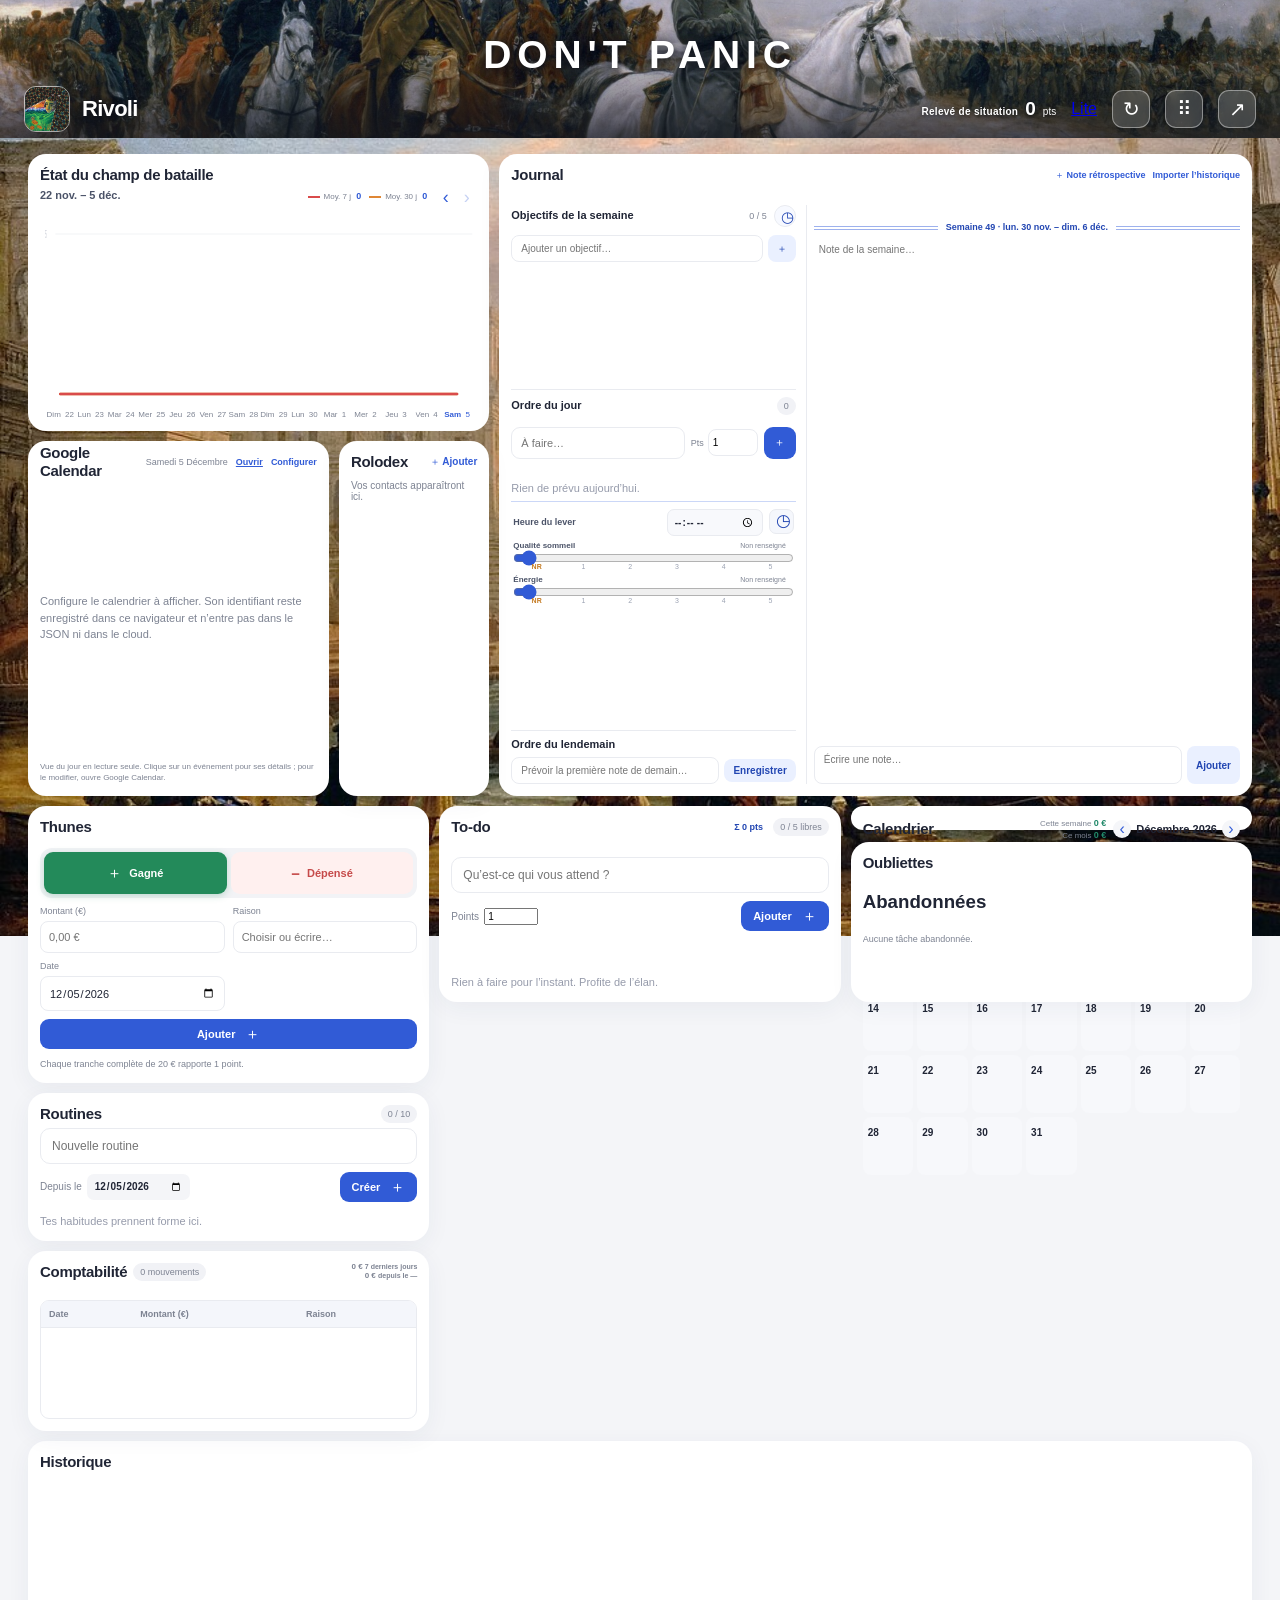
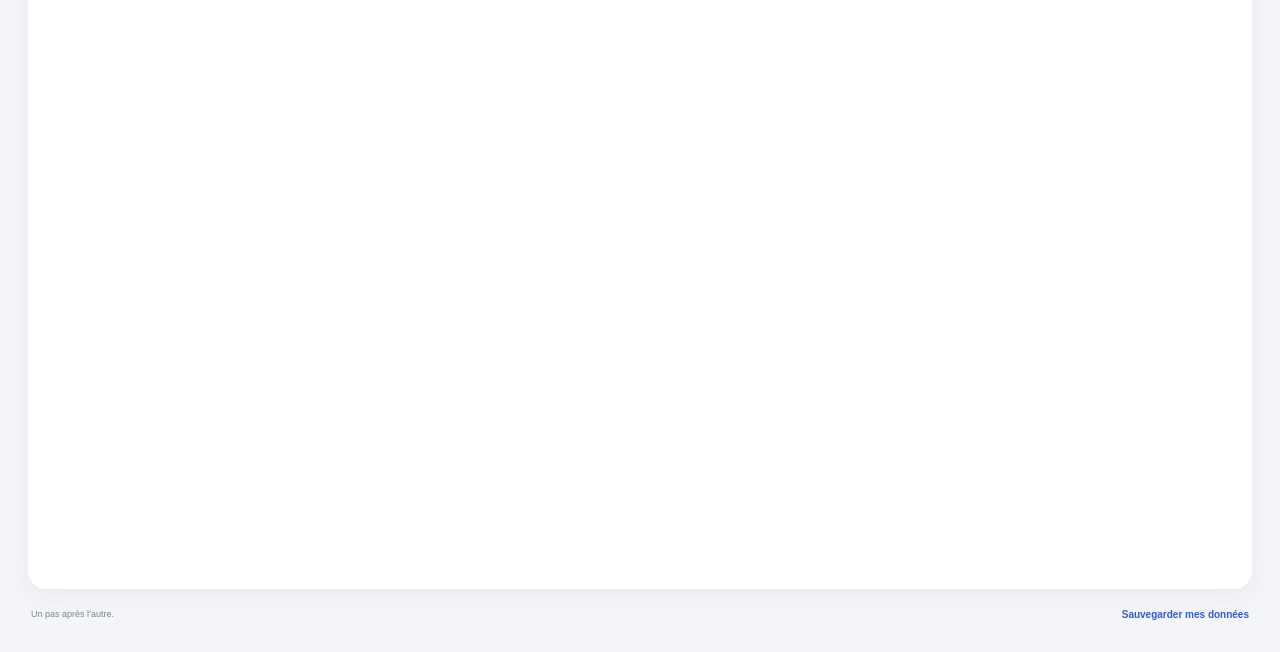
==== commit 730ff3f7: "Add files via upload" ====
--- a/Points.html
+++ b/Points.html
@@ -31,26 +31,26 @@
           <div id="week-chart" class="week-chart" role="img" aria-label="Histogramme quotidien des points avec moyennes mobiles sur 7 et 30 jours"></div>
         </section>
         <div class="chart-lower-row">
-        <section class="card agenda-card" id="widget-agenda" aria-labelledby="agenda-heading">
-          <div class="agenda-heading"><h2 id="agenda-heading">Agenda</h2><div class="agenda-heading-meta"><span id="agenda-date"></span><span id="agenda-wake-summary"></span></div></div>
-          <div id="agenda-scroll" class="agenda-scroll" aria-label="Déroulé de la journée. Cliquez sur une heure libre pour créer une plage, ou faites glisser pour choisir sa durée." title="Cliquer sur une heure libre pour réserver un créneau · faire glisser pour choisir sa durée">
-            <div id="agenda-canvas" class="agenda-canvas"><div id="agenda-event-layer" class="agenda-event-layer"></div><div id="agenda-now-line" class="agenda-now-line hidden"><i></i></div></div>
-          </div>
+        <section class="card agenda-card google-calendar-card" id="widget-agenda" aria-labelledby="agenda-heading">
+          <div class="agenda-heading"><h2 id="agenda-heading">Google Calendar</h2><div class="google-calendar-actions"><span id="google-calendar-date"></span><a id="google-calendar-open" class="text-button" target="_blank" rel="noopener noreferrer">Ouvrir</a><button id="google-calendar-configure" class="text-button" type="button">Configurer</button></div></div>
+          <p id="google-calendar-notice" class="google-calendar-notice">Configure le calendrier à afficher. Son identifiant reste enregistré dans ce navigateur et n’entre pas dans le JSON ni dans le cloud.</p>
+          <div id="google-calendar-view" class="google-calendar-view hidden"><iframe id="google-calendar-frame" title="Google Calendar — journée d’aujourd’hui" loading="lazy" referrerpolicy="strict-origin-when-cross-origin"></iframe></div>
+          <p class="google-calendar-hint">Vue du jour en lecture seule. Clique sur un événement pour ses détails ; pour le modifier, ouvre Google Calendar.</p>
         </section>
-        <section class="card rolodex-card" id="widget-rolodex" aria-labelledby="rolodex-heading"><div class="section-heading"><h2 id="rolodex-heading">Rolodex</h2><button type="button" id="add-contact" class="text-button">＋ Ajouter</button></div><div id="rolodex-list" class="rolodex-list"></div></section>
+        <section class="card rolodex-card" id="widget-rolodex" aria-labelledby="rolodex-heading"><div class="section-heading"><h2 id="rolodex-heading">Rolodex</h2><div class="rolodex-heading-actions"><button type="button" id="add-contact" class="text-button">＋ Ajouter</button></div></div><div id="rolodex-list" class="rolodex-list"></div></section>
         </div>
         </div>
         <section class="card journal-card" id="widget-journal" aria-labelledby="journal-heading">
-          <div class="section-heading"><h2 id="journal-heading">Journal</h2><div class="journal-heading-actions"><button type="button" id="journal-import-button" class="text-button">Importer l’historique</button><input id="journal-import-file" type="file" accept="application/json,.json" hidden></div></div>
+          <div class="section-heading"><h2 id="journal-heading">Journal</h2><div class="journal-heading-actions"><button type="button" id="journal-backfill-button" class="text-button">＋ Note rétrospective</button><button type="button" id="journal-import-button" class="text-button">Importer l’historique</button><input id="journal-import-file" type="file" accept="application/json,.json" hidden></div></div>
           <div class="journal-layout">
             <div class="journal-left-column">
-              <section class="journal-goals"><div class="journal-subheading"><h3>Objectifs de la semaine</h3><span id="journal-goal-count">0 / 5</span></div><ul id="journal-goal-list" class="journal-goal-list"></ul><form id="journal-goal-form" class="journal-goal-form"><input id="journal-goal-input" type="text" maxlength="100" placeholder="Ajouter un objectif…" aria-label="Nouvel objectif hebdomadaire" required><button type="submit" aria-label="Ajouter l’objectif">＋</button></form></section>
+              <section class="journal-goals"><div class="journal-subheading"><h3>Objectifs de la semaine</h3><div class="journal-goal-heading-actions"><span id="journal-goal-count">0 / 5</span><button id="journal-goal-history-button" class="journal-goal-history-button" type="button" aria-label="Historique des objectifs réalisés" title="Historique des objectifs réalisés">◷</button></div></div><ul id="journal-goal-list" class="journal-goal-list"></ul><form id="journal-goal-form" class="journal-goal-form"><input id="journal-goal-input" type="text" maxlength="100" placeholder="Ajouter un objectif…" aria-label="Nouvel objectif hebdomadaire" required><button type="submit" aria-label="Ajouter l’objectif">＋</button></form></section>
               <section class="journal-program" id="widget-program" aria-labelledby="program-heading">
                 <div class="section-heading program-section-heading"><h2 id="program-heading">Ordre du jour</h2><div id="program-routines" class="program-routine-actions" aria-label="Valider une routine"></div><span class="count-pill" id="program-count">0</span></div>
                 <form id="program-form" class="program-form"><input id="program-title" type="text" maxlength="100" placeholder="À faire…" aria-label="Nouvelle tâche pour aujourd’hui" required><label class="program-points-label">Pts <input id="program-points" type="number" min="0" max="10" step="0.5" value="1" aria-label="Points de la tâche"></label><button class="primary-button" type="submit" aria-label="Ajouter à la liste">＋</button></form>
                 <div id="program-list" class="program-list"></div><p class="empty-state" id="program-empty">Rien de prévu aujourd’hui.</p>
                 <div class="program-wake-section">
-                  <label class="wake-time-control" for="wake-time-input">Heure du lever<input id="wake-time-input" type="time" aria-label="Heure du lever"></label>
+                  <div class="wake-time-row"><label class="wake-time-control" for="wake-time-input">Heure du lever<input id="wake-time-input" type="time" aria-label="Heure du lever"></label><button id="wake-history-open" class="wake-history-open" type="button" aria-label="Consulter et modifier l’historique du réveil" title="Historique réveil, sommeil et énergie">◷</button></div>
                   <label class="wake-metric"><span>Qualité sommeil <output id="sleep-quality-value">Non renseigné</output></span><input id="sleep-quality-input" type="range" min="0" max="5" step="1" value="0" aria-label="Qualité du sommeil de 1 à 5, ou non renseignée"><span class="wake-slider-scale"><i>NR</i><i>1</i><i>2</i><i>3</i><i>4</i><i>5</i></span></label>
                   <label class="wake-metric"><span>Énergie <output id="daily-energy-value">Non renseigné</output></span><input id="daily-energy-input" type="range" min="0" max="5" step="1" value="0" aria-label="Énergie de 1 à 5, ou non renseignée"><span class="wake-slider-scale"><i>NR</i><i>1</i><i>2</i><i>3</i><i>4</i><i>5</i></span></label>
                 </div>
@@ -92,10 +92,14 @@
   <dialog id="backup-dialog" class="modal"><form method="dialog"><button class="modal-close" aria-label="Fermer">×</button></form><p class="eyebrow">VOS DONNÉES VOUS APPARTIENNENT</p><h2>Sauvegarder Rivoli</h2><p class="modal-copy">Les données restent disponibles hors ligne sur cet appareil. La synchronisation entre appareils est facultative et protégée par votre compte.</p><button id="export-button" class="primary-button full-button">Télécharger une sauvegarde <span>↓</span></button><div class="auto-backup-panel"><h3>Sauvegarde automatique sur ce Mac</h3><p id="auto-backup-status" class="auto-backup-status" aria-live="polite">Non configurée. Dans le Finder, crée un dossier vide « Rivoli-sauvegardes », puis sélectionne-le ici.</p><button id="auto-backup-enable" class="import-button" type="button">Choisir le dossier de sauvegarde</button><small>Après 1 minute sans modification, Rivoli met à jour le JSON ; il le réécrit aussi toutes les 15 minutes quand l’app est ouverte et conserve une archive toutes les 12 heures. À l’ouverture, il restaure le JSON s’il est clairement plus récent. Si les dates ne permettent pas de trancher, il garde les deux copies sans les écraser. Chrome peut redemander l’accès au dossier.</small></div><label class="import-button">Restaurer depuis un fichier<input id="import-file" type="file" accept="application/json,.json" hidden></label><button id="restore-pre-migration" class="import-button hidden" type="button">Restaurer la copie automatique avant mise à jour</button><button id="restore-pre-auto-backup" class="import-button hidden" type="button">Restaurer la copie du navigateur avant récupération JSON</button><p class="modal-footnote">La restauration remplace les données présentes dans ce navigateur.</p></dialog>
   <dialog id="date-dialog" class="modal"><form method="dialog"><button class="modal-close" aria-label="Fermer">×</button></form><p class="eyebrow">BRAVO POUR CE PAS</p><h2 id="complete-title">Terminer la tâche</h2><p class="modal-copy">La date du jour est présélectionnée. Fais défiler les derniers jours ou choisis une date précise.</p><div class="completion-date-picker"><div id="completion-days" class="completion-days" aria-label="Dates récentes"></div><label class="date-modal-label">Ou choisir dans le calendrier<input id="completed-date" type="date"></label></div><div class="modal-actions"><button id="cancel-completion" class="secondary-button">Annuler</button><button id="confirm-completion" class="primary-button">Valider <span>✓</span></button></div></dialog>
   <dialog id="edit-dialog" class="modal"><form method="dialog"><button class="modal-close" aria-label="Fermer">×</button></form><p class="eyebrow">MODIFIER</p><h2>Votre tâche</h2><label class="edit-label">Intitulé<input id="edit-title" type="text" maxlength="100"></label><label class="edit-label">Points<input id="edit-points" type="number" min="0" max="10" step="0.5"></label><div class="modal-actions"><button id="cancel-edit" class="secondary-button">Annuler</button><button id="save-edit" class="primary-button">Enregistrer</button></div></dialog>
-  <dialog id="contact-dialog" class="modal"><form method="dialog"><button class="modal-close" aria-label="Fermer">×</button></form><p class="eyebrow">ROLODEX</p><h2 id="contact-dialog-title">Ajouter un contact</h2><label class="edit-label">Nom<input id="contact-name" type="text" maxlength="80" required></label><div class="edit-label">Photo<div id="contact-photo-dropzone" class="contact-photo-dropzone" role="button" tabindex="0" aria-label="Choisir ou déposer une photo"><img id="contact-photo-preview" alt="Aperçu de la photo du contact" hidden><span id="contact-photo-prompt">Déposer une image ici ou cliquer pour choisir</span><input id="contact-photo-file" type="file" accept="image/*" hidden></div><button id="remove-contact-photo" class="text-button contact-photo-remove" type="button">Retirer la photo</button></div><label class="edit-label">Notes<textarea id="contact-notes" rows="4" maxlength="1000" placeholder="Informations utiles sur cette personne"></textarea></label><label class="edit-label">Dernière conversation<input id="contact-last-talk" type="date" required></label><label class="edit-label">Fréquence de rappel (jours)<input id="contact-frequency" type="number" min="1" max="3650" step="1" value="14" required></label><div class="modal-actions"><button id="cancel-contact" class="secondary-button" type="button">Annuler</button><button id="save-contact" class="primary-button" type="button">Enregistrer</button></div></dialog>
+  <dialog id="contact-dialog" class="modal"><form method="dialog"><button class="modal-close" aria-label="Fermer">×</button></form><p class="eyebrow">ROLODEX</p><h2 id="contact-dialog-title">Ajouter un contact</h2><label class="edit-label">Nom<input id="contact-name" type="text" maxlength="80" required></label><div class="edit-label">Photo<div id="contact-photo-dropzone" class="contact-photo-dropzone" role="button" tabindex="0" aria-label="Choisir ou déposer une photo"><img id="contact-photo-preview" alt="Aperçu de la photo du contact" hidden><span id="contact-photo-prompt">Déposer une image ici ou cliquer pour choisir</span><input id="contact-photo-file" type="file" accept="image/*" hidden></div><button id="remove-contact-photo" class="text-button contact-photo-remove" type="button">Retirer la photo</button></div><label class="edit-label">Canal de contact<select id="contact-channel"><option value="whatsapp">WhatsApp</option><option value="beeper">Beeper / lien direct</option></select></label><label class="edit-label" id="contact-target-label">Numéro WhatsApp avec indicatif pays<input id="contact-target" type="text" maxlength="300" autocomplete="off" placeholder="+33 6 12 34 56 78"></label><p id="contact-target-hint" class="modal-footnote">Le numéro sert à ouvrir directement la conversation WhatsApp.</p><label class="edit-label">Notes<textarea id="contact-notes" rows="4" maxlength="1000" placeholder="Informations utiles sur cette personne"></textarea></label><label class="edit-label">Dernière conversation<input id="contact-last-talk" type="date" required></label><label class="edit-label">Fréquence de rappel (jours)<input id="contact-frequency" type="number" min="1" max="3650" step="1" value="14" required></label><div class="modal-actions"><button id="cancel-contact" class="secondary-button" type="button">Annuler</button><button id="save-contact" class="primary-button" type="button">Enregistrer</button></div></dialog>
+  <dialog id="contact-interaction-dialog" class="modal"><form method="dialog"><button class="modal-close" aria-label="Fermer">×</button></form><p class="eyebrow">ROLODEX · INTERACTION</p><h2 id="contact-interaction-title">Noter une interaction</h2><label class="edit-label">Date<input id="contact-interaction-date" type="date" required></label><div id="contact-interaction-date-shortcuts" class="contact-interaction-date-shortcuts" aria-label="Dates récentes"></div><fieldset class="interaction-types"><legend>Type d’interaction</legend><button type="button" class="interaction-type selected" data-interaction-type="message"><span>💬</span><b>Message</b><small>0,25 pt</small></button><button type="button" class="interaction-type" data-interaction-type="call"><span class="call-icon">☎</span><b>Appel</b><small>0,5 pt</small></button><button type="button" class="interaction-type" data-interaction-type="meet"><span>🫂</span><b>Rencontre</b><small>1 pt</small></button></fieldset><div class="modal-actions"><button id="cancel-contact-interaction" class="secondary-button" type="button">Annuler</button><button id="contact-open-conversation" class="secondary-button" type="button">Contacter ↗</button><button id="save-contact-interaction" class="primary-button" type="button">Enregistrer</button></div></dialog>
+  <dialog id="wake-history-dialog" class="modal wide-modal"><form method="dialog"><button class="modal-close" aria-label="Fermer">×</button></form><p class="eyebrow">SUIVI QUOTIDIEN</p><h2>Historique des réveils</h2><p class="modal-copy">Modifie rétroactivement l’heure du lever, la qualité du sommeil et l’énergie.</p><div id="wake-history-list" class="wake-history-list"></div><button id="wake-history-close" class="secondary-button" type="button">Fermer</button></dialog>
   <dialog id="routine-edit-dialog" class="modal wide-modal"><form method="dialog"><button class="modal-close" aria-label="Fermer">×</button></form><p class="eyebrow">ÉTATS DE LA ROUTINE</p><h2>Votre rituel</h2><label class="edit-label">Intitulé<input id="routine-edit-title" type="text" maxlength="80"></label><p class="modal-copy">Définissez les niveaux possibles. « Pas fait » vaut toujours 0 point.</p><div id="routine-state-list" class="routine-state-list"></div><button id="add-routine-state" class="secondary-button" type="button">＋ Ajouter un état</button><label class="edit-label">Couleur de la routine</label><div id="routine-color-palette" class="routine-color-palette" role="radiogroup" aria-label="Couleur de la routine"></div><p class="modal-footnote">Les validations passées conservent leur état et leurs points d’origine.</p><div class="modal-actions"><button id="cancel-routine-edit" class="secondary-button">Annuler</button><button id="save-routine-edit" class="primary-button">Enregistrer</button></div></dialog>
   <dialog id="schedule-dialog" class="modal"><form method="dialog"><button class="modal-close" aria-label="Fermer">×</button></form><p class="eyebrow">PLANIFIER</p><h2>Ajouter au calendrier</h2><label class="edit-label">Jour prévu<input id="scheduled-date" type="date" required></label><div class="modal-actions"><button id="cancel-schedule" class="secondary-button">Annuler</button><button id="save-schedule" class="primary-button">Planifier</button></div></dialog>
-  <dialog id="agenda-block-dialog" class="modal"><form method="dialog"><button class="modal-close" aria-label="Fermer">×</button></form><p class="eyebrow">PLAGE PRÉVUE</p><h2>Votre créneau</h2><label class="edit-label">Titre<input id="agenda-block-title" type="text" maxlength="80" placeholder="Ex. Travail concentré"></label><label class="edit-label">Description<textarea id="agenda-block-description" rows="4" maxlength="1000" placeholder="Quelques détails sur ce que vous prévoyez"></textarea></label><div class="modal-actions"><button id="cancel-agenda-block" class="secondary-button" type="button">Annuler</button><button id="save-agenda-block" class="primary-button" type="button">Enregistrer</button></div></dialog>
+  <dialog id="google-calendar-dialog" class="modal"><form method="dialog"><button class="modal-close" aria-label="Fermer">×</button></form><p class="eyebrow">AGENDA PERSONNEL</p><h2>Connecter Google Calendar</h2><p class="modal-copy">Colle l’identifiant du calendrier (Google Calendar → ⚙️ Paramètres → nom du calendrier → Intégrer l’agenda → ID de l’agenda). Ne rends pas ton calendrier public pour cette intégration.</p><label class="edit-label">ID du calendrier<input id="google-calendar-id" type="text" autocomplete="off" spellcheck="false" placeholder="ex. ton-adresse@gmail.com"></label><p class="modal-footnote">L’identifiant est enregistré uniquement dans ce navigateur. Il n’est pas exporté et n’est pas envoyé à Supabase. Google n’affichera le calendrier que si ce compte y a accès.</p><div class="modal-actions"><button id="google-calendar-cancel" class="secondary-button" type="button">Annuler</button><button id="google-calendar-save" class="primary-button" type="button">Afficher</button></div></dialog>
+  <dialog id="journal-backfill-dialog" class="modal"><form method="dialog"><button class="modal-close" aria-label="Fermer">×</button></form><p class="eyebrow">JOURNAL</p><h2>Ajouter une note passée</h2><div class="form-row"><label class="edit-label">Date<input id="journal-backfill-date" type="date" required></label><label class="edit-label">Heure<input id="journal-backfill-time" type="time" required></label></div><label class="edit-label">Note<textarea id="journal-backfill-text" rows="6" placeholder="Écrire la note…" required></textarea></label><div class="modal-actions"><button id="journal-backfill-cancel" class="secondary-button" type="button">Annuler</button><button id="journal-backfill-save" class="primary-button" type="button">Ajouter au Journal</button></div></dialog>
+  <dialog id="journal-goal-history-dialog" class="modal"><form method="dialog"><button class="modal-close" aria-label="Fermer">×</button></form><p class="eyebrow">OBJECTIFS · HISTORIQUE</p><h2>Objectifs réalisés</h2><p class="modal-copy">Chaque objectif atteint rapporte 3,5 points sur la semaine. Les cinq objectifs complétés ajoutent un bonus de 17,5 points.</p><div id="journal-goal-history" class="journal-goal-history"></div></dialog>
   <dialog id="routine-state-dialog" class="modal"><form method="dialog"><button class="modal-close" aria-label="Fermer">×</button></form><p class="eyebrow">SUIVI DE ROUTINE</p><h2 id="state-date-title">Choisir un état</h2><div id="routine-state-options" class="routine-state-options"></div><button id="cancel-state-choice" class="secondary-button" type="button">Annuler</button></dialog>
   <div id="toast" class="toast" role="status" aria-live="polite"></div>
   <dialog id="sync-dialog" class="modal sync-modal"><form method="dialog"><button class="modal-close" aria-label="Fermer">×</button></form><p class="eyebrow">SYNCHRONISATION PRIVÉE</p><h2>Retrouver mes données partout</h2><p id="sync-status" class="modal-copy" aria-live="polite">Synchronisation en attente de configuration.</p><form id="sync-login-form" class="sync-login-form"><label>Votre adresse e-mail<input id="sync-email" type="email" autocomplete="email" placeholder="vous@exemple.fr" required></label><button id="sync-login-submit" class="primary-button full-button" type="submit">Recevoir un code de connexion</button></form><form id="sync-verify-form" class="sync-login-form hidden"><label>Code reçu par e-mail<input id="sync-code" type="text" inputmode="numeric" autocomplete="one-time-code" pattern="[0-9]{6}" maxlength="6" placeholder="Code à 6 chiffres" required></label><button id="sync-verify-submit" class="primary-button full-button" type="submit">Me connecter</button><button id="sync-use-email" class="import-button" type="button">Changer d’adresse e-mail</button></form><form id="sync-unlock-form" class="sync-login-form hidden"><label>Phrase secrète de synchronisation<input id="sync-passphrase" type="password" autocomplete="new-password" minlength="10" placeholder="Au moins 10 caractères" required></label><button class="primary-button full-button" type="submit">Déverrouiller mes données</button><small>Cette phrase chiffre vos données avant leur envoi. Utilisez la même sur le Mac et l’iPhone ; elle n’est pas envoyée au serveur.</small></form><button id="sync-upload" class="import-button hidden" type="button">Envoyer cette copie locale au cloud</button><button id="sync-now" class="import-button hidden" type="button">Actualiser depuis le cloud</button><button id="sync-logout" class="import-button hidden" type="button">Déconnecter ce navigateur</button><p class="modal-footnote">Si les copies locale et cloud diffèrent, rien n’est remplacé automatiquement : choisissez explicitement laquelle conserver. Une sauvegarde locale est gardée avant tout chargement du cloud.</p></dialog>
--- a/styles.css
+++ b/styles.css
@@ -33,6 +33,49 @@
 @media(max-width:720px){.cover-banner{margin-left:calc(50% - 50vw);margin-right:calc(50% - 50vw)}#log-list{grid-template-columns:repeat(4,minmax(0,1fr));grid-auto-rows:64px}.history-entry{grid-column:span 1}.routine-day-entry,.money-log{grid-column:span 2}}
 @media(max-width:430px){#log-list{grid-template-columns:repeat(2,minmax(0,1fr));grid-auto-rows:62px}.history-entry{height:62px}.routine-day-entry,.money-log{grid-column:span 2}.task-log{grid-column:span 1}.task-log .row-title{font-size:8px;-webkit-line-clamp:4}}
 .no-routine-mark::before{display:none}
+/* Rolodex interaction tracking */
+.rolodex-heading-actions{display:flex;align-items:center;gap:8px}
+.contact-thanks-button{width:30px;height:30px;display:grid;place-items:center;border:1px solid #b9dfc9;border-radius:9px;background:#e9f7ef;color:#198754;font-size:16px;cursor:pointer}
+.contact-thanks-button:disabled{opacity:.38;cursor:not-allowed}
+.contact-tile.contact-overdue-orange{outline:2px solid #e8872f;outline-offset:2px}
+.contact-tile.contact-overdue-red{outline:2px solid #d64245;outline-offset:2px;box-shadow:0 0 0 4px #d642451c}
+.contact-tile.selected{box-shadow:0 0 0 2px #315bd6,0 0 0 5px #315bd626}
+.contact-popover{max-height:min(70vh,520px);overflow:auto}
+.contact-popover h4{margin:12px 0 5px;font-size:10px}
+.contact-interaction-history{display:grid;gap:4px;margin:0;padding:0;list-style:none}
+.contact-interaction-history li{display:grid;grid-template-columns:20px 68px minmax(0,1fr) auto;align-items:center;gap:4px;padding:5px 6px;border-radius:7px;background:#f6f8fc;font-size:9px}
+.interaction-history-icon{font-size:12px;text-align:center}.interaction-history-icon.call{color:#198754}.contact-interaction-history time{color:var(--muted);font-size:8px}.contact-interaction-history b{color:var(--blue-dark);font-size:8px;white-space:nowrap}
+.contact-history-empty{margin:0!important;color:var(--muted);font-size:9px!important}
+.contact-calendar{display:flex;flex-direction:column;flex:1;min-height:0;margin-top:7px;padding-top:6px;border-top:1px solid var(--line)}
+.contact-calendar-heading{display:grid;grid-template-columns:22px 1fr auto 22px;align-items:center;gap:4px;margin-bottom:4px}
+.contact-calendar-heading h3{margin:0;font-size:9px}.contact-calendar-heading strong{text-align:right;text-transform:capitalize;font-size:8px;color:var(--muted)}
+.contact-calendar-heading button{width:20px;height:20px;border:0;border-radius:6px;background:#f2f4fa;color:var(--blue-dark);font-size:15px;line-height:16px;cursor:pointer}.contact-calendar-heading button:disabled{opacity:.35;cursor:default}
+.contact-calendar-grid{display:grid;grid-template-columns:repeat(7,minmax(0,1fr));grid-auto-rows:minmax(20px,1fr);gap:2px;flex:1;min-height:0}
+.contact-calendar-weekday{text-align:center;color:var(--muted);font-size:7px;font-weight:700}
+.contact-calendar-cell{position:relative;display:flex;flex-direction:column;align-items:center;min-width:0;border-radius:5px;background:#fafbfe;padding:2px 1px;overflow:hidden}
+.contact-calendar-cell.outside{background:transparent}.contact-calendar-cell small{font-size:7px;line-height:9px;color:var(--muted)}.contact-calendar-cell.has-meeting{background:#eef4ff}.contact-calendar-cell.has-meeting small{color:var(--blue-dark);font-weight:800}
+.contact-calendar-avatars{display:flex;align-items:center;justify-content:center;min-width:0}.contact-calendar-avatars img,.contact-calendar-avatars i{width:11px;height:11px;margin-left:-2px;border:1px solid #fff;border-radius:50%;object-fit:cover;background:#315bd6;color:#fff;font-size:7px;font-style:normal;line-height:9px;text-align:center}.contact-calendar-avatars b{font-size:6px;color:var(--blue-dark)}
+.history-contact-photo{width:16px;height:16px;display:inline-grid;place-items:center;flex:none;overflow:hidden;border:1px solid #b8caef;border-radius:50%;background:#eaf0ff;color:#315bd6;font-size:8px;font-weight:700}
+.history-contact-photo img{width:100%;height:100%;object-fit:cover}.contact-point-pill{display:inline-flex;align-items:center;gap:2px;padding:2px 4px;border-radius:6px;background:#f0f4ff;color:#315bd6;font-size:7px;white-space:nowrap}
+.contact-interaction-date-shortcuts{display:flex;gap:5px;overflow-x:auto;margin:0 0 13px;padding:2px 1px 5px;scrollbar-width:thin}
+.contact-interaction-date-shortcuts button{flex:none;border:1px solid var(--line);border-radius:999px;background:#fff;color:var(--muted);padding:5px 8px;font-size:9px;cursor:pointer}
+.contact-interaction-date-shortcuts button.selected{border-color:#315bd6;background:#eef2ff;color:#315bd6;font-weight:700}
+.interaction-types{display:grid;grid-template-columns:repeat(3,minmax(0,1fr));gap:7px;margin:0;padding:0;border:0}
+.interaction-types legend{margin-bottom:6px;font-size:10px;font-weight:700}
+.interaction-type{display:flex;flex-direction:column;align-items:center;gap:4px;min-width:0;border:1px solid var(--line);border-radius:11px;background:#fff;padding:10px 5px;color:var(--ink);cursor:pointer}
+.interaction-type>span{font-size:22px;line-height:26px}.interaction-type .call-icon{color:#198754;font-size:24px}.interaction-type b{font-size:9px}.interaction-type small{font-size:8px;color:var(--muted)}.interaction-type.selected{border-color:#315bd6;background:#f0f4ff;box-shadow:0 0 0 2px #315bd61c}
+@media(max-width:720px){.chart-lower-row>.rolodex-card{display:flex;flex-direction:column;min-height:355px}.chart-lower-row>.rolodex-card .rolodex-list{flex:0 0 auto;max-height:75px;min-height:0;overflow:auto;align-content:flex-start}.chart-lower-row>.rolodex-card .contact-calendar{min-height:190px}.contact-interaction-history li{grid-template-columns:20px 65px minmax(0,1fr) auto}}
+/* Google Calendar day view and retrospective Journal entry */
+.google-calendar-card{display:flex;flex-direction:column;min-height:355px;overflow:hidden}
+.google-calendar-actions{display:flex;align-items:center;gap:8px;font-size:9px;color:var(--muted);white-space:nowrap}
+.google-calendar-actions .text-button{font-size:9px}
+.google-calendar-notice{margin:auto 0;color:var(--muted);font-size:11px;line-height:1.5}
+.google-calendar-view{flex:1;min-height:0;overflow:auto;border-radius:9px;background:#fbfcff}
+.google-calendar-view iframe{display:block;width:100%;height:100%;min-height:290px;border:0;background:#fff}
+.google-calendar-hint{margin:6px 0 0;color:var(--muted);font-size:8px;line-height:1.35}
+.journal-heading-actions{min-width:0}
+#journal-backfill-dialog textarea{width:100%;min-height:130px;resize:vertical}
+@media(max-width:720px){.google-calendar-card{height:430px!important;min-height:430px!important}.google-calendar-view iframe{min-height:350px}.google-calendar-actions{gap:5px}.google-calendar-actions .text-button{padding:4px;font-size:8px}.journal-heading-actions{gap:4px}.journal-heading-actions .text-button{font-size:8px}}
 
 /* Histogramme empilé et programme du jour */
 .top-dashboard-row{display:grid;grid-template-columns:2fr 1fr;gap:12px;align-items:stretch;margin-bottom:12px}
@@ -294,8 +337,20 @@
 .journal-left-column{display:flex;flex-direction:column;justify-content:space-between;gap:12px;min-width:0}
 .journal-subheading{display:flex;align-items:center;justify-content:space-between;gap:8px}
 .journal-card h3{font-size:11px;font-weight:700;margin:0}
-.journal-subheading>span{font-size:9px;color:var(--muted)}
+.journal-subheading>span,.journal-goal-heading-actions>span{font-size:9px;color:var(--muted)}
 .journal-goals{min-width:0}
+.journal-goal-heading-actions{display:flex;align-items:center;gap:7px}
+.journal-goal-history-button{width:22px;height:22px;display:grid;place-items:center;border:1px solid var(--line);border-radius:50%;background:#f7f9ff;color:var(--blue-dark);font-size:15px;line-height:1;cursor:pointer}
+.journal-goal-history{display:grid;gap:10px;max-height:min(58vh,520px);overflow:auto;padding-right:3px}
+.journal-goal-history-week{padding:10px 12px;border:1px solid var(--line);border-radius:10px;background:#fbfcff}
+.journal-goal-history-week>header{display:flex;justify-content:space-between;gap:10px;align-items:baseline;margin-bottom:6px;font-size:12px}
+.journal-goal-history-week>header b{color:var(--blue-dark);white-space:nowrap}
+.journal-goal-history-week ul{list-style:none;margin:0;padding:0;display:grid;gap:4px}
+.journal-goal-history-week li{display:grid;grid-template-columns:minmax(0,1fr) auto;gap:4px 12px;align-items:baseline;font-size:12px}
+.journal-goal-history-week li.done strong{color:#238a6b}
+.journal-goal-history-week li.pending{color:var(--muted)}
+.journal-goal-history-week li small{grid-column:1/-1;font-size:10px;color:var(--muted)}
+.journal-goal-history-bonus{margin:7px 0 0;padding-top:6px;border-top:1px solid var(--line);font-size:11px;font-weight:700;color:var(--blue-dark)}
 .journal-goal-list{list-style:none;padding:5px 0 0;margin:0;display:grid;grid-template-columns:minmax(0,1fr);gap:2px}
 .journal-goal{min-width:0;display:flex;align-items:center;gap:6px;padding:3px 0}
 .journal-goal label{display:flex;align-items:center;gap:7px;min-width:0;flex:1;font-size:10px}
@@ -850,3 +905,37 @@
 .auto-backup-panel .import-button{width:100%;margin:0 0 8px}
 .auto-backup-panel small{display:block;color:var(--muted);font-size:10px;line-height:1.45}
 .auto-backup-panel button:disabled{opacity:.55;cursor:wait}
+
+/* Final Rolodex layout: contact strip plus its meeting calendar */
+.chart-lower-row>.rolodex-card{display:flex;flex-direction:column;height:355px;min-height:300px}
+.chart-lower-row>.rolodex-card .rolodex-list{flex:0 0 auto;max-height:72px;min-height:34px;overflow:auto;align-content:flex-start}
+.chart-lower-row>.rolodex-card .contact-calendar{flex:1;min-height:0;max-height:none}
+@media(max-width:720px){.chart-lower-row>.rolodex-card{height:355px!important;min-height:355px!important}.chart-lower-row>.rolodex-card .rolodex-list{flex:0 0 auto;max-height:72px;min-height:34px;overflow:auto}.chart-lower-row>.rolodex-card .contact-calendar{flex:1;min-height:0}}
+.wake-time-row{display:flex;align-items:flex-end;gap:6px}
+.wake-time-row .wake-time-control{flex:1;min-width:0}
+.wake-history-open{width:25px;height:25px;flex:none;margin-bottom:2px;border:1px solid var(--line);border-radius:7px;background:#f5f7fc;color:var(--blue-dark);font-size:17px;line-height:20px;cursor:pointer}
+.wake-history-list{display:grid;gap:9px;max-height:min(62vh,580px);overflow:auto;padding:2px}
+.wake-history-row{display:grid;grid-template-columns:minmax(150px,.8fr) minmax(200px,1fr) auto;align-items:center;gap:10px;padding:10px;border:1px solid var(--line);border-radius:10px;background:#fbfcff}
+.wake-history-date-fields{display:grid;grid-template-columns:1fr 1fr;gap:7px}
+.wake-history-row label{display:grid;gap:4px;color:var(--muted);font-size:9px;font-weight:650}
+.wake-history-row input[type=date],.wake-history-row input[type=time]{min-width:0;width:100%;padding:7px;border:1px solid var(--line);border-radius:7px;background:#fff;color:var(--ink);font:inherit;font-size:10px}
+.wake-history-slider{display:grid;grid-template-columns:1fr 1fr;gap:10px}.wake-history-slider label{grid-template-columns:1fr auto}.wake-history-slider input{grid-column:1/-1;width:100%;accent-color:var(--blue)}.wake-history-slider output{color:var(--blue-dark);font-weight:700}
+.wake-history-row>.secondary-button{padding:7px 9px;font-size:9px;white-space:nowrap}
+#wake-history-dialog>.secondary-button{margin-top:12px}
+.journal-note-form textarea{max-height:none!important;min-height:35px;overflow-y:hidden;resize:none}
+.contact-popover{display:none}
+.contact-wrap:hover .contact-popover,.contact-wrap:focus-within .contact-popover{display:block}
+.contact-wrap.selected .contact-popover{display:block}
+.lite-money-actions{display:none!important}
+html.lite-mode #widget-money .lite-money-actions{display:grid!important;grid-template-columns:1fr 1fr;gap:9px}
+@media(max-width:720px){.wake-history-row{grid-template-columns:1fr;gap:7px}.wake-history-row>.secondary-button{justify-self:end}.wake-history-date-fields{grid-template-columns:1.2fr .8fr}}
+
+/* Contact meetings are marked directly on the main month calendar. */
+.calendar-contact-photos{display:flex;align-items:center;gap:1px;min-width:0;margin-top:2px}
+.calendar-contact-photo{display:block;width:13px;height:13px;flex:none;border:1px solid #fff;border-radius:50%;object-fit:cover;background:#315bd6;color:#fff}
+.calendar-contact-initial{font-size:7px;font-style:normal;font-weight:700;line-height:11px;text-align:center}
+.calendar-contact-extra{font-size:6px;color:var(--blue-dark);line-height:1}
+.chart-lower-row>.rolodex-card .rolodex-list{flex:1 1 auto;max-height:none;min-height:0;overflow-y:auto;align-content:flex-start;overscroll-behavior:contain}
+@media(max-width:720px){.chart-lower-row>.rolodex-card .rolodex-list{flex:1 1 auto;max-height:none;min-height:0;overflow-y:auto}}
+#contact-open-conversation{white-space:nowrap}
+@media(max-width:430px){#contact-interaction-dialog .modal-actions{gap:5px}#contact-interaction-dialog .modal-actions button{padding:8px 9px;font-size:10px}}
